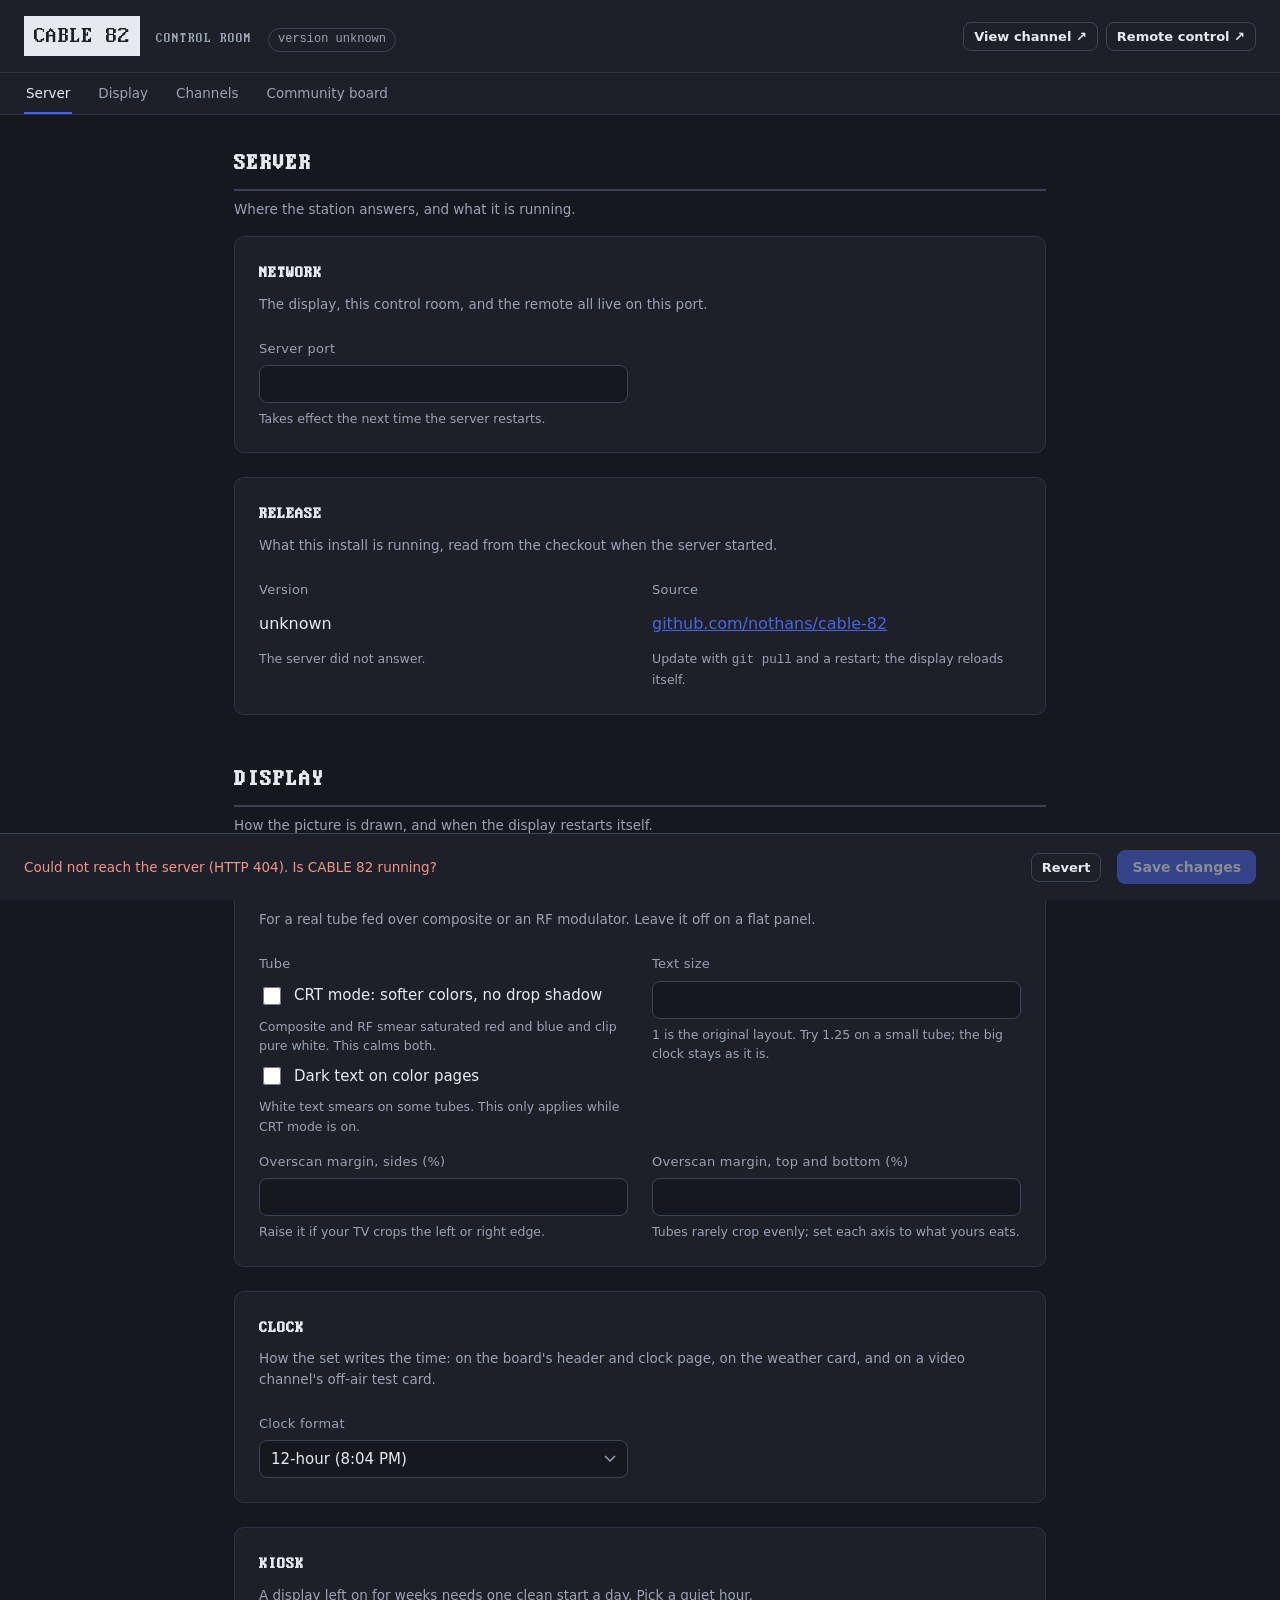
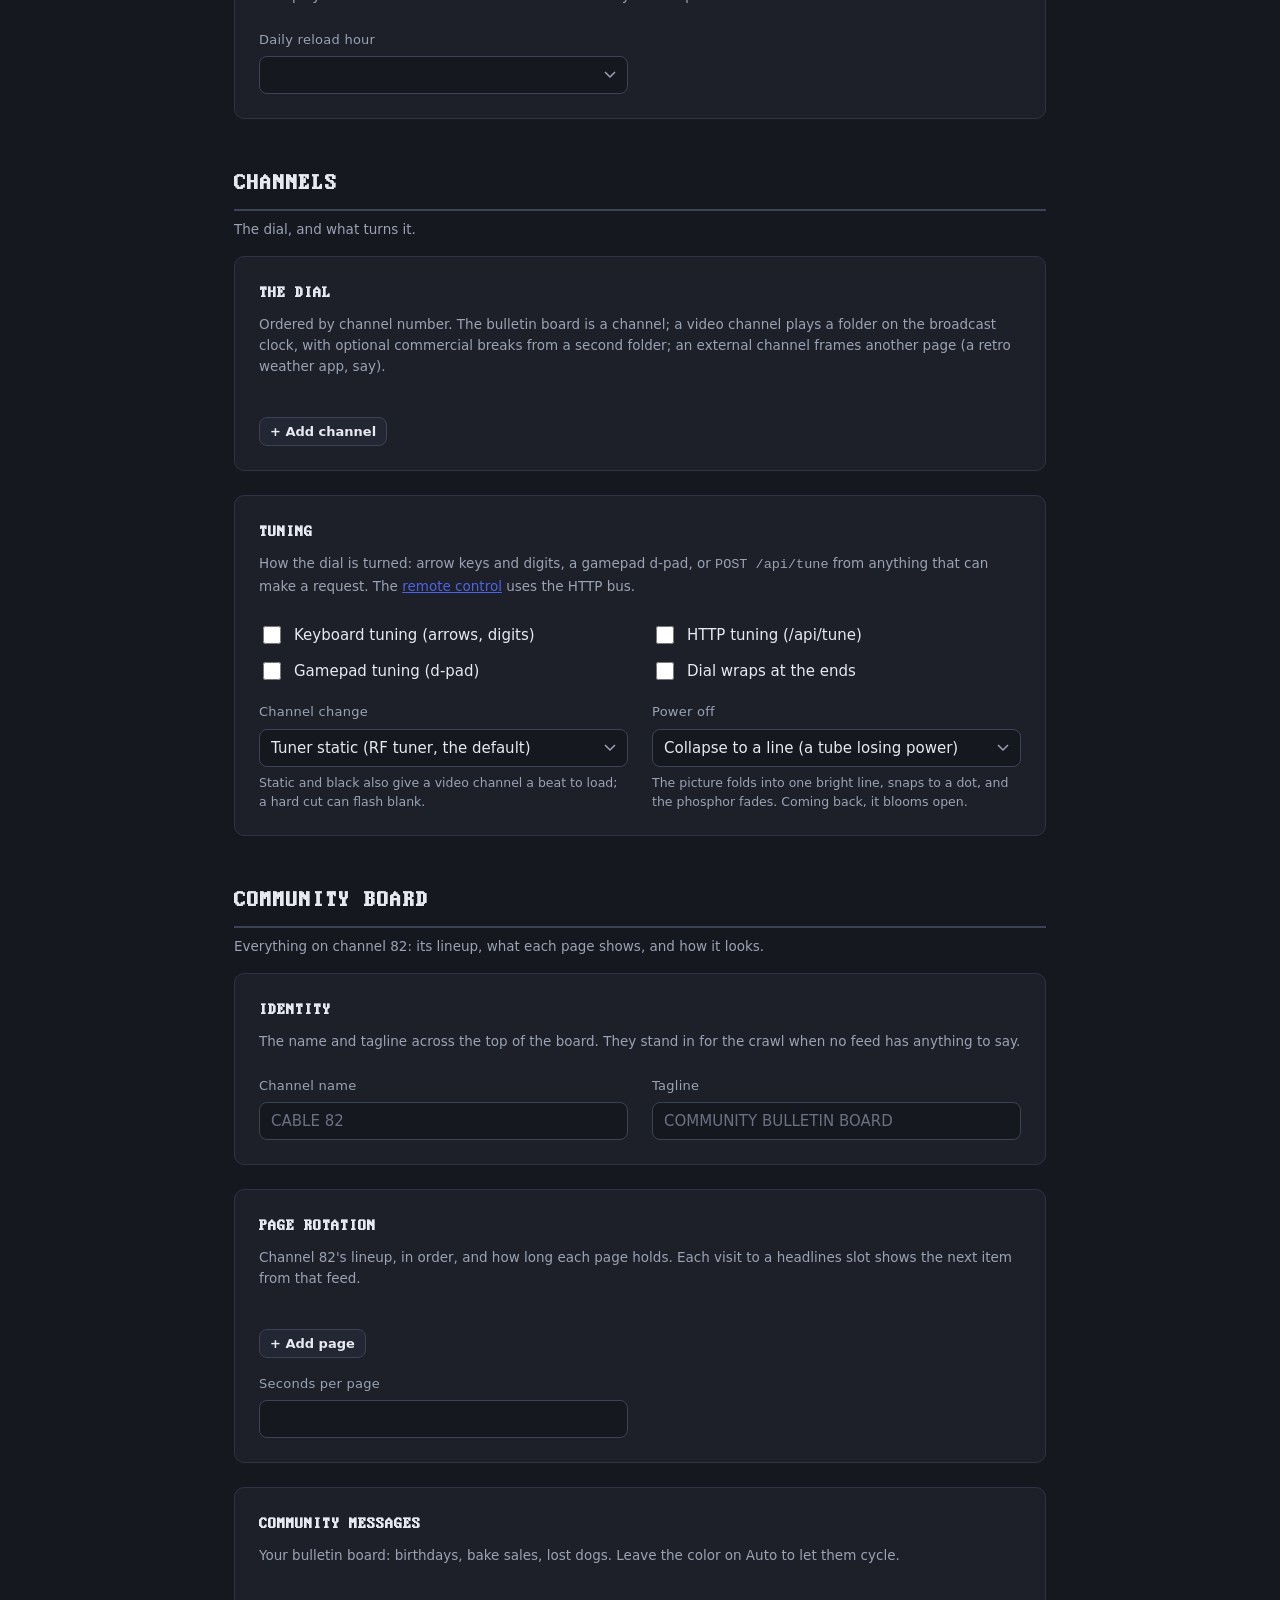
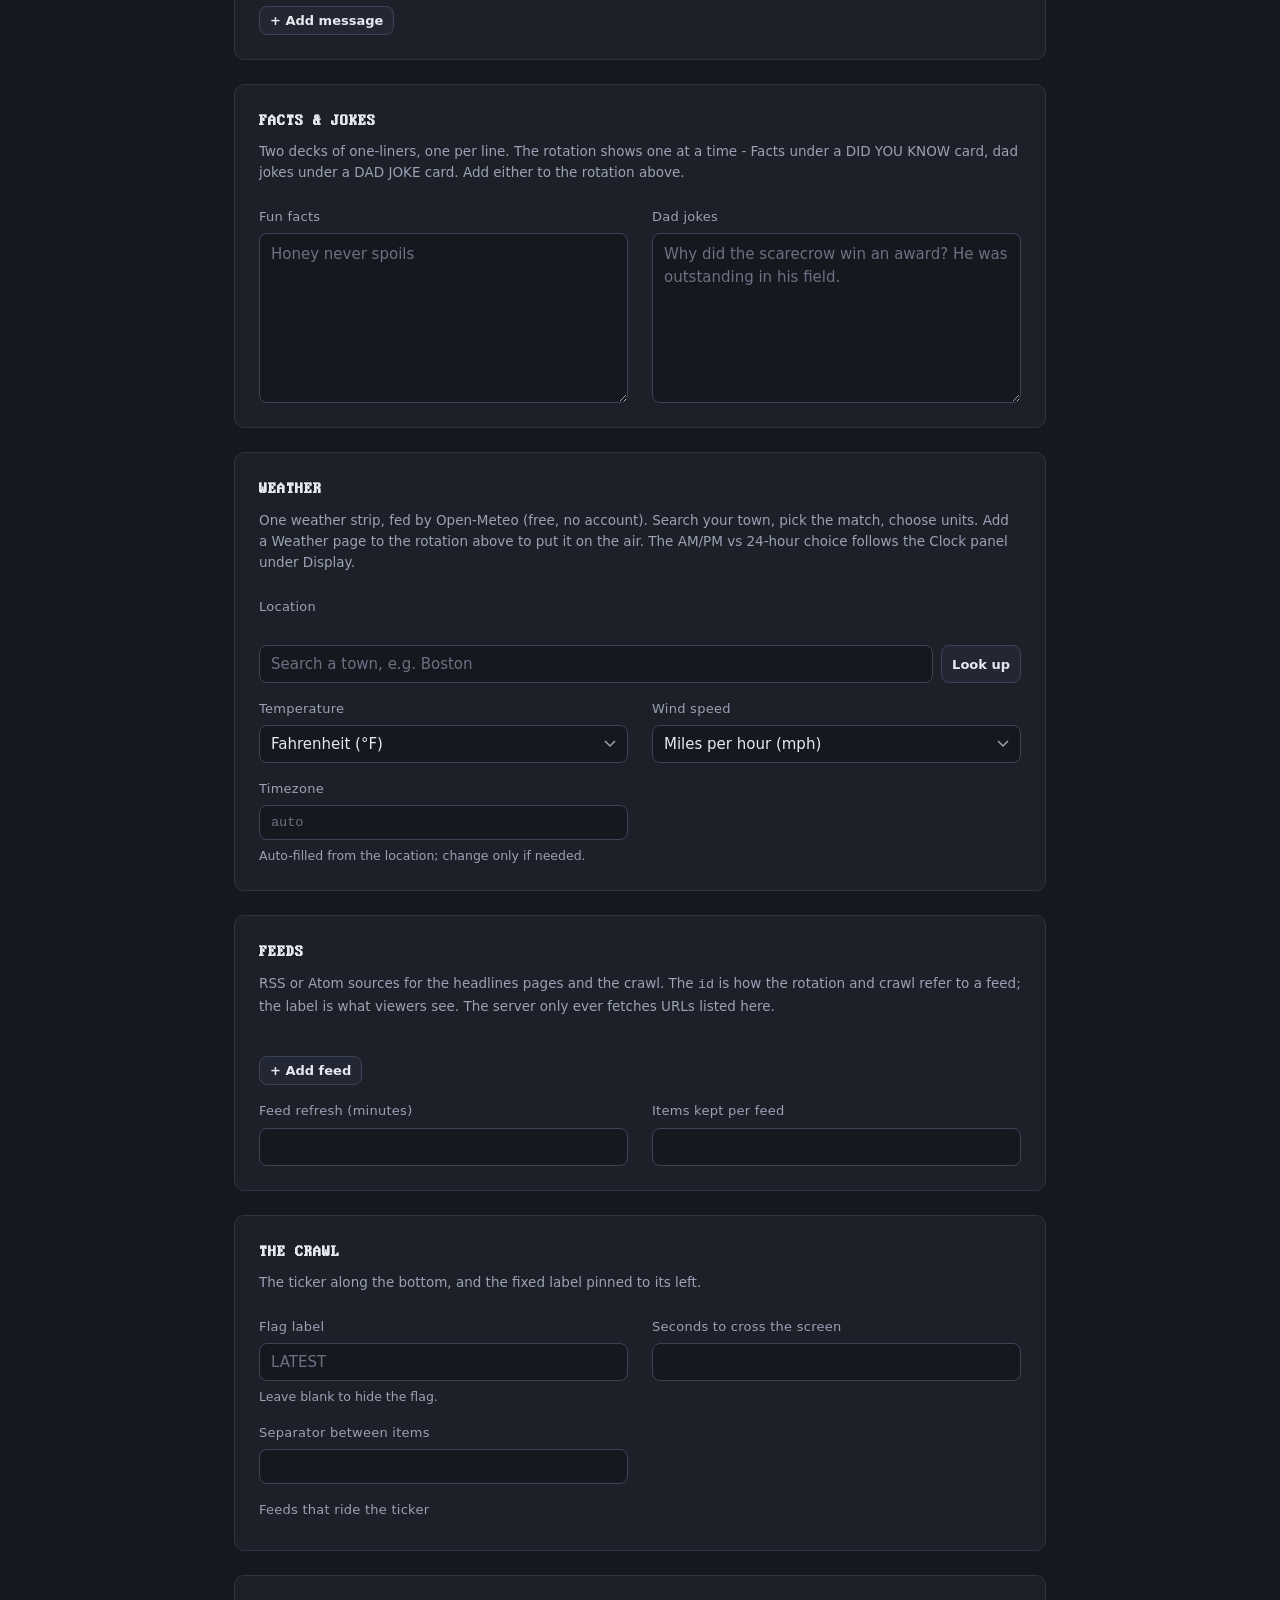
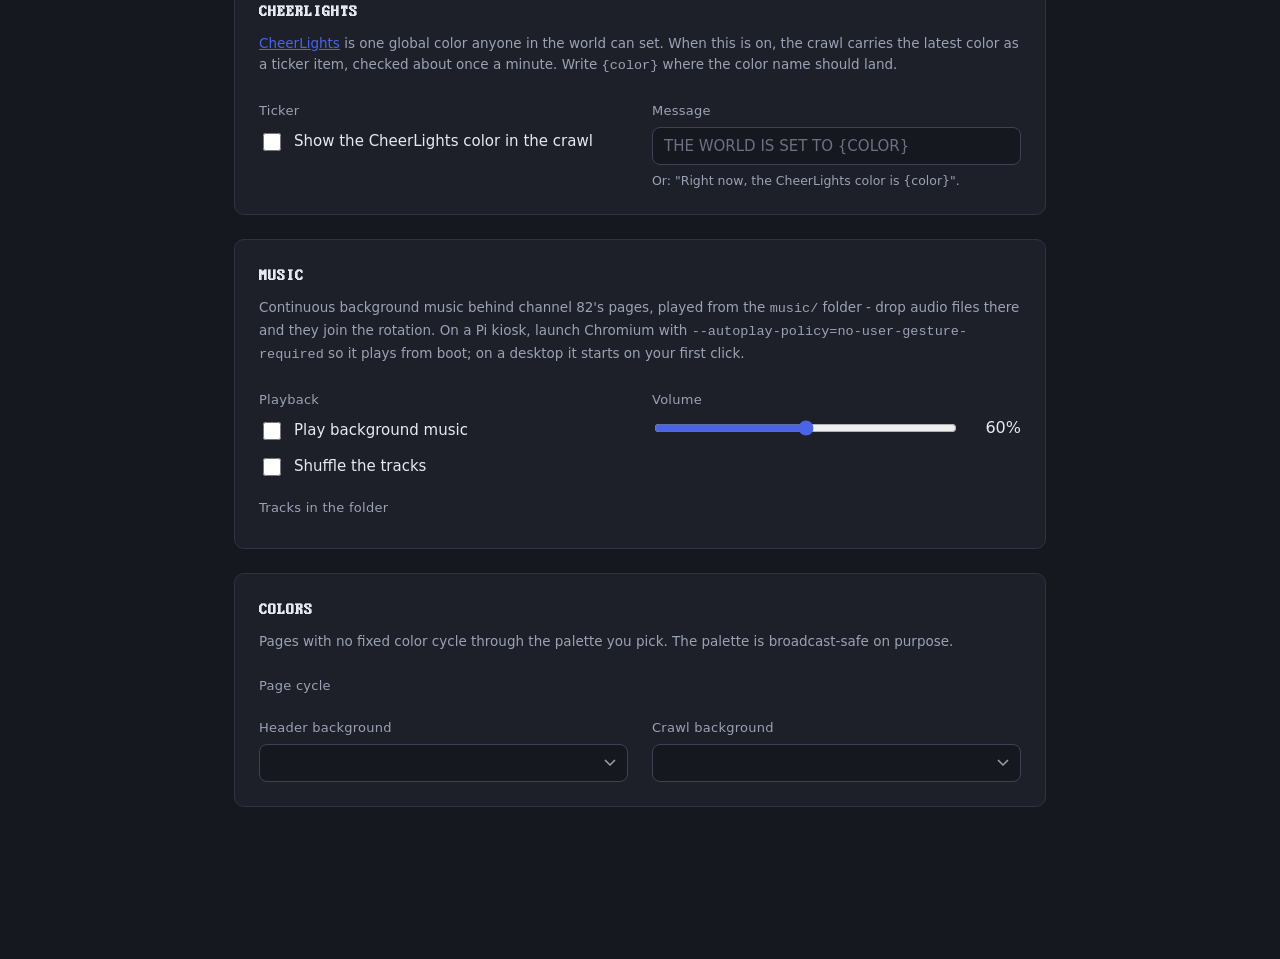
==== config.html @ 3ff7de0b "switch off like a tube: fold to a line, snap to a dot, let the phosphor fade" ====
<!DOCTYPE html>
<html lang="en">
<head>
<meta charset="utf-8">
<meta name="viewport" content="width=device-width, initial-scale=1">
<title>CABLE 82 - Control Room</title>
<link rel="icon" type="image/svg+xml" href="favicon.svg">
<link rel="apple-touch-icon" href="apple-touch-icon.png">
<style>
  /* CABLE 82 control room - an Operate surface.
     Identity: tinted charcoal ground (never pure black), the VGA bitmap face
     for the masthead and section headers only, a clean system sans for every
     control, broadcast blue as the one accent (primary action / focus /
     selection), hard edges, no glow, no gradients, single-level panels. */

  @font-face {
    font-family: "VGA";
    src: url("fonts/webplus-ibm-vga-8x16.woff") format("woff");
    font-display: swap;
  }

  :root {
    --ground: #16181f;
    --panel: #1d2029;
    --panel-2: #232733;
    --line: #2f3444;
    --line-strong: #3c4356;
    --ink: #e7e9f0;
    --ink-dim: #9aa2b4;
    --accent: #4b64e6;
    --accent-ink: #f4f6ff;
    --danger: #d0483e;
    --ok: #3fae67;
    --warn: #d6a52a;
    --radius: 10px;
    --sp-1: 8px;
    --sp-2: 16px;
    --sp-3: 24px;
    --sp-4: 32px;
    --sp-5: 48px;
    --sans: ui-sans-serif, system-ui, -apple-system, "Segoe UI", Roboto, sans-serif;
    --mono: ui-monospace, "Cascadia Mono", "SF Mono", Menlo, Consolas, monospace;
  }

  * { box-sizing: border-box; }

  html, body {
    margin: 0;
    background: var(--ground);
    color: var(--ink);
    font-family: var(--sans);
    font-size: 16px;
    line-height: 1.55;
    -webkit-font-smoothing: antialiased;
  }

  a { color: var(--accent); }

  /* ---- masthead ---- */

  header.masthead {
    position: sticky;
    top: 0;
    z-index: 5;
    display: flex;
    align-items: center;
    justify-content: space-between;
    gap: var(--sp-2);
    padding: var(--sp-2) var(--sp-3);
    background: var(--panel);
    border-bottom: 1px solid var(--line);
  }
  .brand { display: flex; align-items: baseline; gap: var(--sp-2); min-width: 0; }
  .bug {
    white-space: nowrap;
    font-family: "VGA", monospace;
    font-size: 22px;
    letter-spacing: 1px;
    background: var(--ink);
    color: var(--panel);
    padding: 4px 10px 2px;
    text-transform: uppercase;
  }
  .brand .sub {
    font-family: "VGA", monospace;
    font-size: 13px;
    letter-spacing: 1px;
    color: var(--ink-dim);
    text-transform: uppercase;
    white-space: nowrap;
    overflow: hidden;
    text-overflow: ellipsis;
  }
  .masthead .actions { display: flex; align-items: center; gap: var(--sp-1); }

  header.masthead { display: block; padding: 0; }
  .masthead-row {
    display: flex;
    flex-wrap: wrap;
    align-items: center;
    justify-content: space-between;
    gap: var(--sp-2);
    padding: var(--sp-2) var(--sp-3);
  }
  /* On a phone the wordmark and the version hold the line; the buttons drop
     below them, and "Control Room" goes, since the wordmark already says it. */
  @media (max-width: 560px) {
    .brand .sub { display: none; }
    .masthead .actions { width: 100%; }
  }
  .version {
    font-family: var(--mono);
    font-size: 12px;
    color: var(--ink-dim);
    text-decoration: none;
    border: 1px solid var(--line-strong);
    border-radius: 999px;
    padding: 1px 9px 2px;
    white-space: nowrap;
  }
  .version:hover { color: var(--ink); border-color: var(--ink-dim); }

  /* ---- group nav: the progression, and where you are in it ---- */

  .groupnav {
    display: flex;
    gap: var(--sp-1);
    padding: 0 var(--sp-3);
    border-top: 1px solid var(--line);
    overflow-x: auto;
    scrollbar-width: thin;
  }
  .groupnav a {
    color: var(--ink-dim);
    text-decoration: none;
    font-size: 13.5px;
    padding: 10px 2px 8px;
    margin-right: var(--sp-2);
    border-bottom: 2px solid transparent;
    white-space: nowrap;
  }
  .groupnav a:hover { color: var(--ink); }
  .groupnav a.on { color: var(--ink); border-bottom-color: var(--accent); }

  main {
    max-width: 860px;
    margin: 0 auto;
    padding: var(--sp-4) var(--sp-3) 140px;
  }

  /* ---- groups: four steps, station to board ---- */

  section.group { scroll-margin-top: var(--head-h, 120px); }
  section.group + section.group { margin-top: var(--sp-5); }
  .group-head {
    font-family: "VGA", monospace;
    font-size: 22px;
    letter-spacing: 2px;
    text-transform: uppercase;
    margin: 0;
    padding-bottom: var(--sp-1);
    border-bottom: 2px solid var(--line-strong);
  }
  .group-sub {
    color: var(--ink-dim);
    font-size: 13.5px;
    margin: var(--sp-1) 0 var(--sp-2);
  }

  .release-line { padding: 6px 0; }


  /* ---- panels ---- */

  section.panel {
    background: var(--panel);
    border: 1px solid var(--line);
    border-radius: var(--radius);
    padding: var(--sp-3);
    margin-bottom: var(--sp-3);
  }
  section.panel > h3 {
    font-family: "VGA", monospace;
    font-size: 16px;
    letter-spacing: 1px;
    text-transform: uppercase;
    margin: 0 0 var(--sp-1);
    color: var(--ink);
  }
  section.panel > .hint {
    color: var(--ink-dim);
    font-size: 13.5px;
    margin: 0 0 var(--sp-3);
  }

  /* ---- form grid ---- */

  .grid {
    display: grid;
    grid-template-columns: repeat(2, minmax(0, 1fr));
    gap: var(--sp-2) var(--sp-3);
  }
  .grid.one { grid-template-columns: minmax(0, 1fr); }
  @media (max-width: 560px) { .grid { grid-template-columns: minmax(0, 1fr); } }

  .field { display: flex; flex-direction: column; gap: 6px; min-width: 0; }
  .field > label { font-size: 13px; color: var(--ink-dim); letter-spacing: 0.02em; }
  .field .note { font-size: 12.5px; color: var(--ink-dim); }

  input[type="text"], input[type="number"], input[type="url"], select, textarea {
    font-family: var(--sans);
    font-size: 15px;
    color: var(--ink);
    background: var(--ground);
    border: 1px solid var(--line-strong);
    border-radius: 8px;
    padding: 9px 11px;
    width: 100%;
    transition: border-color 160ms cubic-bezier(0.2, 0.8, 0.2, 1);
  }
  input.mono { font-family: var(--mono); font-size: 13.5px; }
  input::placeholder, textarea::placeholder { color: #6b7183; }
  input:hover, select:hover, textarea:hover { border-color: #4a5268; }
  input:focus-visible, select:focus-visible, textarea:focus-visible {
    outline: 2px solid var(--accent);
    outline-offset: 2px;
    border-color: var(--accent);
  }
  textarea {
    min-height: 170px;
    line-height: 1.5;
    resize: vertical;
  }
  .count { font-size: 12.5px; color: var(--ink-dim); }

  /* ---- toggles, sliders, track list ---- */
  input[type="checkbox"], input[type="range"] { accent-color: var(--accent); }
  input[type="checkbox"] { width: 18px; height: 18px; cursor: pointer; }
  input[type="checkbox"]:focus-visible { outline: 2px solid var(--accent); outline-offset: 2px; }
  .toggle { display: flex; align-items: center; gap: 10px; padding: 3px 0; }
  .toggle label { color: var(--ink); font-size: 15px; cursor: pointer; }
  .range-row { display: flex; align-items: center; gap: var(--sp-2); }
  .range-row input[type="range"] { flex: 1; }
  .range-row output { min-width: 46px; text-align: right; font-variant-numeric: tabular-nums; color: var(--ink); }
  .track-list { display: flex; flex-direction: column; gap: 3px; font-size: 14px; color: var(--ink); }
  .track-list .num { color: var(--ink-dim); font-variant-numeric: tabular-nums; margin-right: 8px; }

  /* ---- weather location search ---- */
  .wx-current { font-size: 15px; padding: 6px 0 10px; }
  .wx-current .muted { color: var(--ink-dim); }
  .wx-search { display: flex; gap: var(--sp-1); }
  .wx-search input { flex: 1; }
  .wx-results { display: flex; flex-direction: column; gap: 4px; margin-top: var(--sp-1); }
  .wx-results:empty { display: none; }
  .wx-result { justify-content: flex-start; text-align: left; font-weight: 500; }
  select {
    appearance: none;
    background-image: url("data:image/svg+xml;utf8,<svg xmlns='http://www.w3.org/2000/svg' width='12' height='8' viewBox='0 0 12 8'><path d='M1 1l5 5 5-5' fill='none' stroke='%239aa2b4' stroke-width='1.5'/></svg>");
    background-repeat: no-repeat;
    background-position: right 11px center;
    padding-right: 30px;
  }

  /* ---- buttons ---- */

  button {
    font-family: var(--sans);
    font-size: 14px;
    font-weight: 600;
    color: var(--ink);
    background: var(--panel-2);
    border: 1px solid var(--line-strong);
    border-radius: 8px;
    padding: 8px 14px;
    cursor: pointer;
    transition: background 160ms cubic-bezier(0.2, 0.8, 0.2, 1), border-color 160ms;
  }
  button:hover { background: #2b3040; }
  button:focus-visible { outline: 2px solid var(--accent); outline-offset: 2px; border-color: var(--accent); }
  button:active { background: #313749; }
  button:disabled { opacity: 0.5; cursor: not-allowed; }

  button.primary { background: var(--accent); border-color: var(--accent); color: var(--accent-ink); }
  button.primary:hover { background: #5a72ec; }
  button.primary:active { background: #4258d0; }

  button.ghost { background: transparent; }
  button.small { font-size: 13px; padding: 6px 10px; }
  button.icon { padding: 6px 9px; line-height: 1; }
  button.danger { color: #f0b6b0; border-color: #5a2b28; }
  button.danger:hover { background: #3a1f1d; border-color: var(--danger); }

  .row-actions { display: flex; gap: 6px; }
  .add-row { margin-top: var(--sp-2); }

  /* ---- repeating rows (feeds / rotation / messages) ---- */

  .list { display: flex; flex-direction: column; gap: var(--sp-1); }
  .item {
    display: grid;
    align-items: center;
    gap: var(--sp-1);
    padding: var(--sp-1);
    background: var(--ground);
    border: 1px solid var(--line);
    border-radius: 8px;
  }
  .item .grip {
    font-family: var(--mono);
    color: var(--ink-dim);
    font-size: 12px;
    text-align: center;
    user-select: none;
  }
  .feed-item { grid-template-columns: 90px 110px minmax(0, 1fr) auto; }
  .rot-item { grid-template-columns: 28px 150px minmax(0, 1fr) auto; }
  .msg-item { grid-template-columns: minmax(0, 1fr) 130px auto; }
  @media (max-width: 560px) {
    .feed-item, .rot-item, .msg-item { grid-template-columns: minmax(0, 1fr); }
    .item .row-actions { justify-content: flex-end; }
  }

  .empty {
    color: var(--ink-dim);
    font-size: 13.5px;
    padding: var(--sp-2);
    border: 1px dashed var(--line-strong);
    border-radius: 8px;
    text-align: center;
  }

  /* ---- chips ---- */

  .chips { display: flex; flex-wrap: wrap; gap: var(--sp-1); }
  .chip {
    display: inline-flex;
    align-items: center;
    gap: 7px;
    font-size: 13px;
    color: var(--ink-dim);
    background: var(--ground);
    border: 1px solid var(--line-strong);
    border-radius: 999px;
    padding: 6px 12px 6px 10px;
    cursor: pointer;
    transition: border-color 160ms, color 160ms;
  }
  .chip .sw { width: 12px; height: 12px; border-radius: 3px; border: 1px solid rgba(255,255,255,0.18); }
  .chip:hover { border-color: #4a5268; }
  .chip[aria-pressed="true"] { color: var(--ink); border-color: var(--accent); }
  .chip:focus-visible { outline: 2px solid var(--accent); outline-offset: 2px; }

  /* ---- save bar ---- */

  .savebar {
    position: fixed;
    left: 0; right: 0; bottom: 0;
    z-index: 6;
    display: flex;
    align-items: center;
    gap: var(--sp-2);
    padding: var(--sp-2) var(--sp-3);
    background: var(--panel);
    border-top: 1px solid var(--line-strong);
  }
  .savebar .status { flex: 1; min-width: 0; font-size: 13.5px; color: var(--ink-dim); }
  .savebar .status.ok { color: var(--ok); }
  .savebar .status.err { color: #f0938a; }
  .savebar .status.warn { color: var(--warn); }

  .warnings {
    list-style: none;
    margin: var(--sp-1) 0 0;
    padding: 0;
    font-size: 12.5px;
    color: var(--warn);
  }
  .warnings li::before { content: "! "; }

  .sr-only { position: absolute; width: 1px; height: 1px; overflow: hidden; clip: rect(0 0 0 0); }
  /* Channels: same row language as the other lists, plus the schedule
     sub-editor and the week grid. */
  .ch-item { flex-wrap: wrap; }
  .ch-item .ch-head { display: flex; flex-wrap: wrap; align-items: center; gap: var(--sp-2); width: 100%; }
  .ch-item .ch-head .toggle { flex-shrink: 0; white-space: nowrap; }
  .ch-item input.ch-number { width: 5.5em; }
  .ch-item input.ch-name { flex: 1 1 8em; min-width: 6em; }
  /* The type picker only needs its own width; the name gets the rest. */
  .ch-item .ch-head select { width: auto; flex: 0 0 auto; }
  .ch-body { width: 100%; display: flex; flex-wrap: wrap; gap: var(--sp-2); align-items: center; padding-left: 2.4em; }
  .ch-body .note { opacity: 0.75; }
  /* The body reads as one line ("Breaks from [folder] every [15] min of
     program, [3] spots per break"), so its controls size to their content
     and wrap on a narrow screen instead of stacking full-width. */
  .ch-body select { width: auto; max-width: 100%; }
  .ch-phrase { display: inline-flex; align-items: center; gap: var(--sp-2); white-space: nowrap; }
  .ch-breaks input[type="number"] { width: 4em; }
  .ch-windows { width: 100%; padding-left: 2.4em; display: flex; flex-direction: column; gap: var(--sp-1); }
  .ch-window { display: flex; align-items: center; gap: var(--sp-2); flex-wrap: wrap; }
  .ch-window input[type="time"] { width: 8em; }
  .day-chip {
    font: inherit; padding: 2px 7px; border-radius: 999px; cursor: pointer;
    background: transparent; color: var(--muted); border: 1px solid #3a4258;
  }
  .day-chip[aria-pressed="true"] { color: var(--ink, #fff); border-color: var(--accent); background: var(--accent); }
  #week-grid {
    display: grid; grid-template-columns: 2.5em repeat(7, 1fr); gap: 2px;
    margin-top: 6px; font-size: 0.85em;
  }
  #week-grid .wg-head { text-align: center; opacity: 0.8; padding: 2px 0; }
  #week-grid .wg-hours { position: relative; }
  #week-grid .wg-day { position: relative; height: 192px; background: rgba(255,255,255,0.04); border-radius: 4px; }
  #week-grid .wg-block {
    position: absolute; left: 2px; right: 2px; border-radius: 3px;
    background: var(--accent); color: #fff; overflow: hidden;
    font-size: 0.9em; line-height: 1.2; padding: 1px 4px; min-height: 10px;
  }
  #week-grid .wg-hour { position: absolute; right: 4px; transform: translateY(-50%); opacity: 0.6; }
</style>
</head>
<body>
  <header class="masthead">
    <div class="masthead-row">
      <div class="brand">
        <span class="bug">CABLE 82</span>
        <span class="sub">Control Room</span>
        <a id="version" class="version" href="https://github.com/nothans/cable-82" target="_blank" rel="noopener">&hellip;</a>
      </div>
      <div class="actions">
        <a id="preview" href="/" target="_blank" rel="noopener"><button type="button" class="ghost small">View channel &#8599;</button></a>
        <a href="/remote-control" target="_blank" rel="noopener"><button type="button" class="ghost small">Remote control &#8599;</button></a>
      </div>
    </div>
    <nav class="groupnav" aria-label="Control room sections">
      <a href="#server">Server</a>
      <a href="#display">Display</a>
      <a href="#channels">Channels</a>
      <a href="#board">Community board</a>
    </nav>
  </header>

  <main id="app" aria-busy="true">

    <section class="group" id="server" aria-labelledby="g-server">
      <h2 class="group-head" id="g-server">Server</h2>
      <p class="group-sub">Where the station answers, and what it is running.</p>
      <section class="panel" id="p-network">
        <h3>Network</h3>
        <p class="hint">The display, this control room, and the remote all live on this port.</p>
        <div class="grid">
          <div class="field">
            <label for="f-port">Server port</label>
            <input type="number" id="f-port" min="1" max="65535" step="1">
            <span class="note">Takes effect the next time the server restarts.</span>
          </div>
        </div>
      </section>
      <section class="panel" id="p-release">
        <h3>Release</h3>
        <p class="hint">What this install is running, read from the checkout when the server started.</p>
        <div class="grid">
          <div class="field">
            <label>Version</label>
            <div id="releaseVersion" class="release-line mono">&hellip;</div>
            <span class="note" id="releaseNote"></span>
          </div>
          <div class="field">
            <label>Source</label>
            <div class="release-line"><a id="releaseRepo" href="https://github.com/nothans/cable-82" target="_blank" rel="noopener">github.com/nothans/cable-82</a></div>
            <span class="note">Update with <code>git pull</code> and a restart; the display reloads itself.</span>
          </div>
        </div>
      </section>
    </section>

    <section class="group" id="display" aria-labelledby="g-display">
      <h2 class="group-head" id="g-display">Display</h2>
      <p class="group-sub">How the picture is drawn, and when the display restarts itself.</p>
      <section class="panel" id="p-picture">
        <h3>Picture</h3>
        <p class="hint">For a real tube fed over composite or an RF modulator. Leave it off on a flat panel.</p>
        <div class="grid">
          <div class="field">
            <label>Tube</label>
            <div class="toggle"><input type="checkbox" id="f-crtMode"><label for="f-crtMode">CRT mode: softer colors, no drop shadow</label></div>
            <span class="note">Composite and RF smear saturated red and blue and clip pure white. This calms both.</span>
            <div class="toggle"><input type="checkbox" id="f-crtInkText"><label for="f-crtInkText">Dark text on color pages</label></div>
            <span class="note">White text smears on some tubes. This only applies while CRT mode is on.</span>
          </div>
          <div class="field">
            <label for="f-textScale">Text size</label>
            <input type="number" id="f-textScale" min="1" max="1.5" step="0.05">
            <span class="note">1 is the original layout. Try 1.25 on a small tube; the big clock stays as it is.</span>
          </div>
          <div class="field">
            <label for="f-overscanX">Overscan margin, sides (%)</label>
            <input type="number" id="f-overscanX" min="0" max="15" step="1">
            <span class="note">Raise it if your TV crops the left or right edge.</span>
          </div>
          <div class="field">
            <label for="f-overscanY">Overscan margin, top and bottom (%)</label>
            <input type="number" id="f-overscanY" min="0" max="15" step="1">
            <span class="note">Tubes rarely crop evenly; set each axis to what yours eats.</span>
          </div>
        </div>
      </section>
      <section class="panel" id="p-clock">
        <h3>Clock</h3>
        <p class="hint">How the set writes the time: on the board's header and clock page, on the weather card, and on a video channel's off-air test card.</p>
        <div class="grid">
          <div class="field">
            <label for="f-timeFormat">Clock format</label>
            <select id="f-timeFormat">
              <option value="12h">12-hour (8:04 PM)</option>
              <option value="24h">24-hour (20:04)</option>
            </select>
          </div>
        </div>
      </section>
      <section class="panel" id="p-kiosk">
        <h3>Kiosk</h3>
        <p class="hint">A display left on for weeks needs one clean start a day. Pick a quiet hour.</p>
        <div class="grid">
          <div class="field">
            <label for="f-dailyReloadHour">Daily reload hour</label>
            <select id="f-dailyReloadHour"></select>
                      </div>
        </div>
      </section>
    </section>

    <section class="group" id="channels" aria-labelledby="g-channels">
      <h2 class="group-head" id="g-channels">Channels</h2>
      <p class="group-sub">The dial, and what turns it.</p>
      <section class="panel" id="p-dial">
        <h3>The dial</h3>
        <p class="hint">Ordered by channel number. The bulletin board is a channel; a video channel plays a folder on the broadcast clock, with optional commercial breaks from a second folder; an external channel frames another page (a retro weather app, say).</p>
        <div id="channelList" class="list"></div>
        <button type="button" id="addChannel" class="small add-row">+ Add channel</button>
        <div id="week-grid-wrap" hidden>
          <p class="hint" style="margin-top:12px">The week, as the schedule reads. Blocks are on-air windows.</p>
          <div id="week-grid"></div>
        </div>
      </section>
      <section class="panel" id="p-tuning">
        <h3>Tuning</h3>
        <p class="hint">How the dial is turned: arrow keys and digits, a gamepad d-pad, or <code>POST /api/tune</code> from anything that can make a request. The <a href="/remote-control" target="_blank" rel="noopener">remote control</a> uses the HTTP bus.</p>
        <div class="grid">
          <div class="field">
            <div class="toggle"><input type="checkbox" id="f-tunerKeyboard"><label for="f-tunerKeyboard">Keyboard tuning (arrows, digits)</label></div>
            <div class="toggle"><input type="checkbox" id="f-tunerGamepad"><label for="f-tunerGamepad">Gamepad tuning (d-pad)</label></div>
          </div>
          <div class="field">
            <div class="toggle"><input type="checkbox" id="f-tunerHttp"><label for="f-tunerHttp">HTTP tuning (/api/tune)</label></div>
            <div class="toggle"><input type="checkbox" id="f-tunerWrap"><label for="f-tunerWrap">Dial wraps at the ends</label></div>
          </div>
          <div class="field">
            <label for="f-tunerCut">Channel change</label>
            <select id="f-tunerCut">
              <option value="static">Tuner static (RF tuner, the default)</option>
              <option value="black">Black screen (a later cable box)</option>
              <option value="none">Hard cut (no cover)</option>
            </select>
            <span class="note">Static and black also give a video channel a beat to load; a hard cut can flash blank.</span>
          </div>
          <div class="field">
            <label for="f-tunerPower">Power off</label>
            <select id="f-tunerPower">
              <option value="crt">Collapse to a line (a tube losing power)</option>
              <option value="black">Straight to black (a flat panel)</option>
            </select>
            <span class="note">The picture folds into one bright line, snaps to a dot, and the phosphor fades. Coming back, it blooms open.</span>
          </div>
        </div>
      </section>
    </section>

    <section class="group" id="board" aria-labelledby="g-board">
      <h2 class="group-head" id="g-board">Community board</h2>
      <p class="group-sub">Everything on channel 82: its lineup, what each page shows, and how it looks.</p>
      <section class="panel" id="p-identity">
        <h3>Identity</h3>
        <p class="hint">The name and tagline across the top of the board. They stand in for the crawl when no feed has anything to say.</p>
        <div class="grid">
          <div class="field">
            <label for="f-channelName">Channel name</label>
            <input type="text" id="f-channelName" maxlength="40" placeholder="CABLE 82">
          </div>
          <div class="field">
            <label for="f-tagline">Tagline</label>
            <input type="text" id="f-tagline" maxlength="60" placeholder="COMMUNITY BULLETIN BOARD">
          </div>
        </div>
      </section>
      <section class="panel" id="p-rotation">
        <h3>Page rotation</h3>
        <p class="hint">Channel 82's lineup, in order, and how long each page holds. Each visit to a headlines slot shows the next item from that feed.</p>
        <div id="rotation" class="list"></div>
        <button type="button" id="addSlot" class="small add-row">+ Add page</button>
        <div class="grid" style="margin-top: var(--sp-2);">
          <div class="field">
            <label for="f-pageSeconds">Seconds per page</label>
            <input type="number" id="f-pageSeconds" min="3" max="120" step="1">
          </div>
        </div>
      </section>
      <section class="panel" id="p-messages">
        <h3>Community messages</h3>
        <p class="hint">Your bulletin board: birthdays, bake sales, lost dogs. Leave the color on Auto to let them cycle.</p>
        <div id="messages" class="list"></div>
        <button type="button" id="addMessage" class="small add-row">+ Add message</button>
      </section>
      <section class="panel" id="p-facts">
        <h3>Facts &amp; jokes</h3>
        <p class="hint">Two decks of one-liners, one per line. The rotation shows one at a time - Facts under a DID YOU KNOW card, dad jokes under a DAD JOKE card. Add either to the rotation above.</p>
        <div class="grid">
          <div class="field">
            <label for="f-facts">Fun facts <span id="factsCount" class="count"></span></label>
            <textarea id="f-facts" spellcheck="true" placeholder="Honey never spoils"></textarea>
          </div>
          <div class="field">
            <label for="f-dadJokes">Dad jokes <span id="jokesCount" class="count"></span></label>
            <textarea id="f-dadJokes" spellcheck="true" placeholder="Why did the scarecrow win an award? He was outstanding in his field."></textarea>
          </div>
        </div>
      </section>
      <section class="panel" id="p-weather">
        <h3>Weather</h3>
        <p class="hint">One weather strip, fed by Open-Meteo (free, no account). Search your town, pick the match, choose units. Add a Weather page to the rotation above to put it on the air. The AM/PM vs 24-hour choice follows the Clock panel under Display.</p>
        <div class="field">
          <label>Location</label>
          <div id="wxCurrent" class="wx-current"></div>
          <div class="wx-search">
            <input type="text" id="wxSearch" placeholder="Search a town, e.g. Boston">
            <button type="button" id="wxLookup" class="small">Look up</button>
          </div>
          <div id="wxResults" class="wx-results"></div>
        </div>
        <div class="grid" style="margin-top: var(--sp-2);">
          <div class="field">
            <label for="f-tempUnit">Temperature</label>
            <select id="f-tempUnit">
              <option value="F">Fahrenheit (&deg;F)</option>
              <option value="C">Celsius (&deg;C)</option>
            </select>
          </div>
          <div class="field">
            <label for="f-windUnit">Wind speed</label>
            <select id="f-windUnit">
              <option value="mph">Miles per hour (mph)</option>
              <option value="kmh">Kilometers per hour (km/h)</option>
            </select>
          </div>
          <div class="field">
            <label for="f-wxTimezone">Timezone</label>
            <input type="text" id="f-wxTimezone" class="mono" placeholder="auto">
            <span class="note">Auto-filled from the location; change only if needed.</span>
          </div>
        </div>
      </section>
      <section class="panel" id="p-feeds">
        <h3>Feeds</h3>
        <p class="hint">RSS or Atom sources for the headlines pages and the crawl. The <code>id</code> is how the rotation and crawl refer to a feed; the label is what viewers see. The server only ever fetches URLs listed here.</p>
        <div id="feeds" class="list"></div>
        <button type="button" id="addFeed" class="small add-row">+ Add feed</button>
        <div class="grid" style="margin-top: var(--sp-2);">
          <div class="field">
            <label for="f-refreshMinutes">Feed refresh (minutes)</label>
            <input type="number" id="f-refreshMinutes" min="1" max="1440" step="1">
          </div>
          <div class="field">
            <label for="f-maxItemsPerFeed">Items kept per feed</label>
            <input type="number" id="f-maxItemsPerFeed" min="1" max="100" step="1">
          </div>
        </div>
      </section>
      <section class="panel" id="p-crawl">
        <h3>The crawl</h3>
        <p class="hint">The ticker along the bottom, and the fixed label pinned to its left.</p>
        <div class="grid">
          <div class="field">
            <label for="f-crawlFlag">Flag label</label>
            <input type="text" id="f-crawlFlag" maxlength="16" placeholder="LATEST">
            <span class="note">Leave blank to hide the flag.</span>
          </div>
          <div class="field">
            <label for="f-crawlSeconds">Seconds to cross the screen</label>
            <input type="number" id="f-crawlSeconds" min="2" max="60" step="1">
          </div>
          <div class="field">
            <label for="f-crawlSeparator">Separator between items</label>
            <input type="text" id="f-crawlSeparator" class="mono" maxlength="16">
          </div>
        </div>
        <div class="field" style="margin-top: var(--sp-2);">
          <label>Feeds that ride the ticker</label>
          <div id="crawlFeeds" class="chips"></div>
        </div>
      </section>
      <section class="panel" id="p-cheerlights">
        <h3>CheerLights</h3>
        <p class="hint"><a href="https://cheerlights.com" target="_blank" rel="noopener">CheerLights</a> is one global color anyone in the world can set. When this is on, the crawl carries the latest color as a ticker item, checked about once a minute. Write <code>{color}</code> where the color name should land.</p>
        <div class="grid">
          <div class="field">
            <label>Ticker</label>
            <div class="toggle"><input type="checkbox" id="f-cheerEnabled"><label for="f-cheerEnabled">Show the CheerLights color in the crawl</label></div>
          </div>
          <div class="field">
            <label for="f-cheerTemplate">Message</label>
            <input type="text" id="f-cheerTemplate" maxlength="120" placeholder="THE WORLD IS SET TO {COLOR}">
            <span class="note">Or: "Right now, the CheerLights color is {color}".</span>
          </div>
        </div>
      </section>
      <section class="panel" id="p-music">
        <h3>Music</h3>
        <p class="hint">Continuous background music behind channel 82's pages, played from the <code>music/</code> folder - drop audio files there and they join the rotation. On a Pi kiosk, launch Chromium with <code>--autoplay-policy=no-user-gesture-required</code> so it plays from boot; on a desktop it starts on your first click.</p>
        <div class="grid">
          <div class="field">
            <label>Playback</label>
            <div class="toggle"><input type="checkbox" id="f-musicEnabled"><label for="f-musicEnabled">Play background music</label></div>
            <div class="toggle"><input type="checkbox" id="f-musicShuffle"><label for="f-musicShuffle">Shuffle the tracks</label></div>
          </div>
          <div class="field">
            <label for="f-musicVolume">Volume</label>
            <div class="range-row">
              <input type="range" id="f-musicVolume" min="0" max="100" step="1">
              <output id="musicVolumeOut">60%</output>
            </div>
          </div>
        </div>
        <div class="field" style="margin-top: var(--sp-2);">
          <label>Tracks in the folder <span id="trackCount" class="count"></span></label>
          <div id="trackList" class="track-list"></div>
        </div>
      </section>
      <section class="panel" id="p-colors">
        <h3>Colors</h3>
        <p class="hint">Pages with no fixed color cycle through the palette you pick. The palette is broadcast-safe on purpose.</p>
        <div class="field">
          <label>Page cycle</label>
          <div id="pageCycle" class="chips"></div>
        </div>
        <div class="grid" style="margin-top: var(--sp-2);">
          <div class="field">
            <label for="f-headerBg">Header background</label>
            <select id="f-headerBg"></select>
          </div>
          <div class="field">
            <label for="f-crawlBg">Crawl background</label>
            <select id="f-crawlBg"></select>
          </div>
        </div>
      </section>
    </section>

  </main>

  <div class="savebar">
    <div class="status" id="status">Loading current channel&#8230;</div>
    <button type="button" id="revert" class="ghost small">Revert</button>
    <button type="button" id="save" class="primary" disabled>Save changes</button>
  </div>

  <script src="config-schema.js"></script>
  <script src="config-page.js"></script>
</body>
</html>
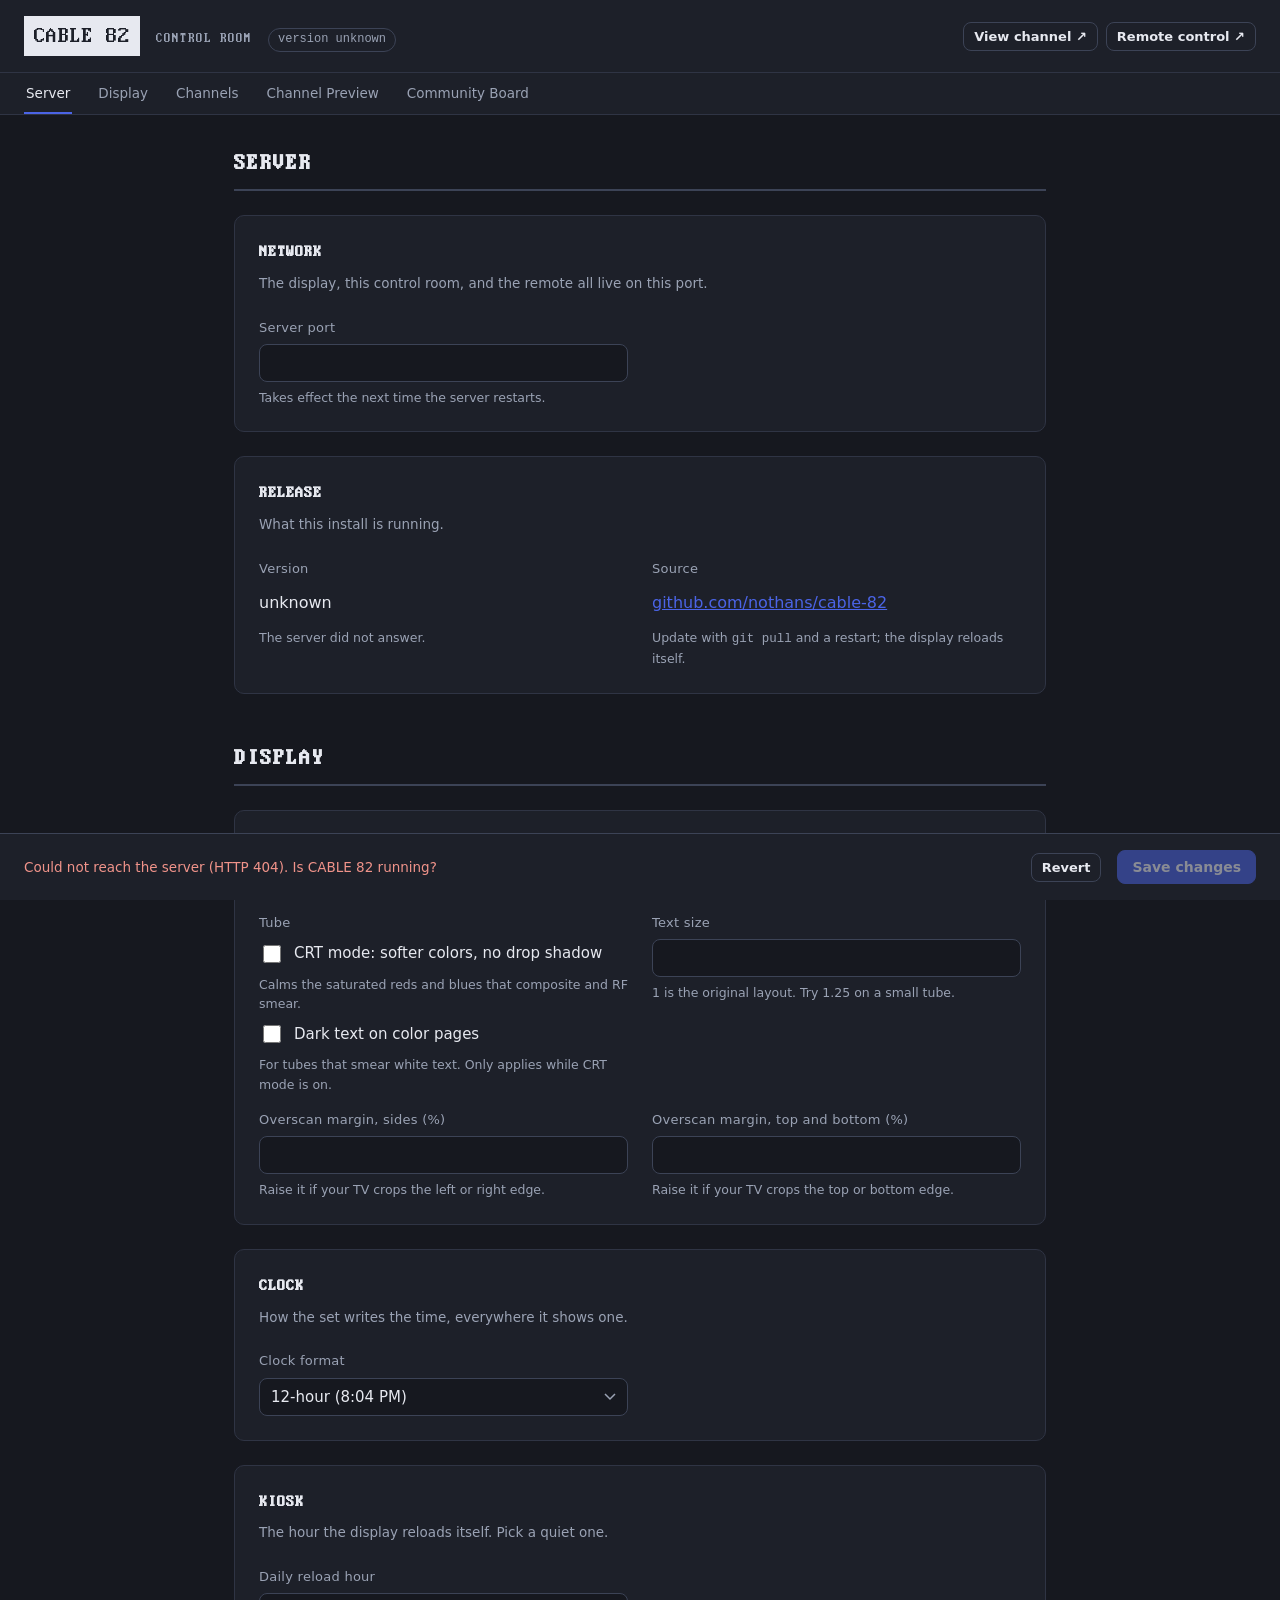
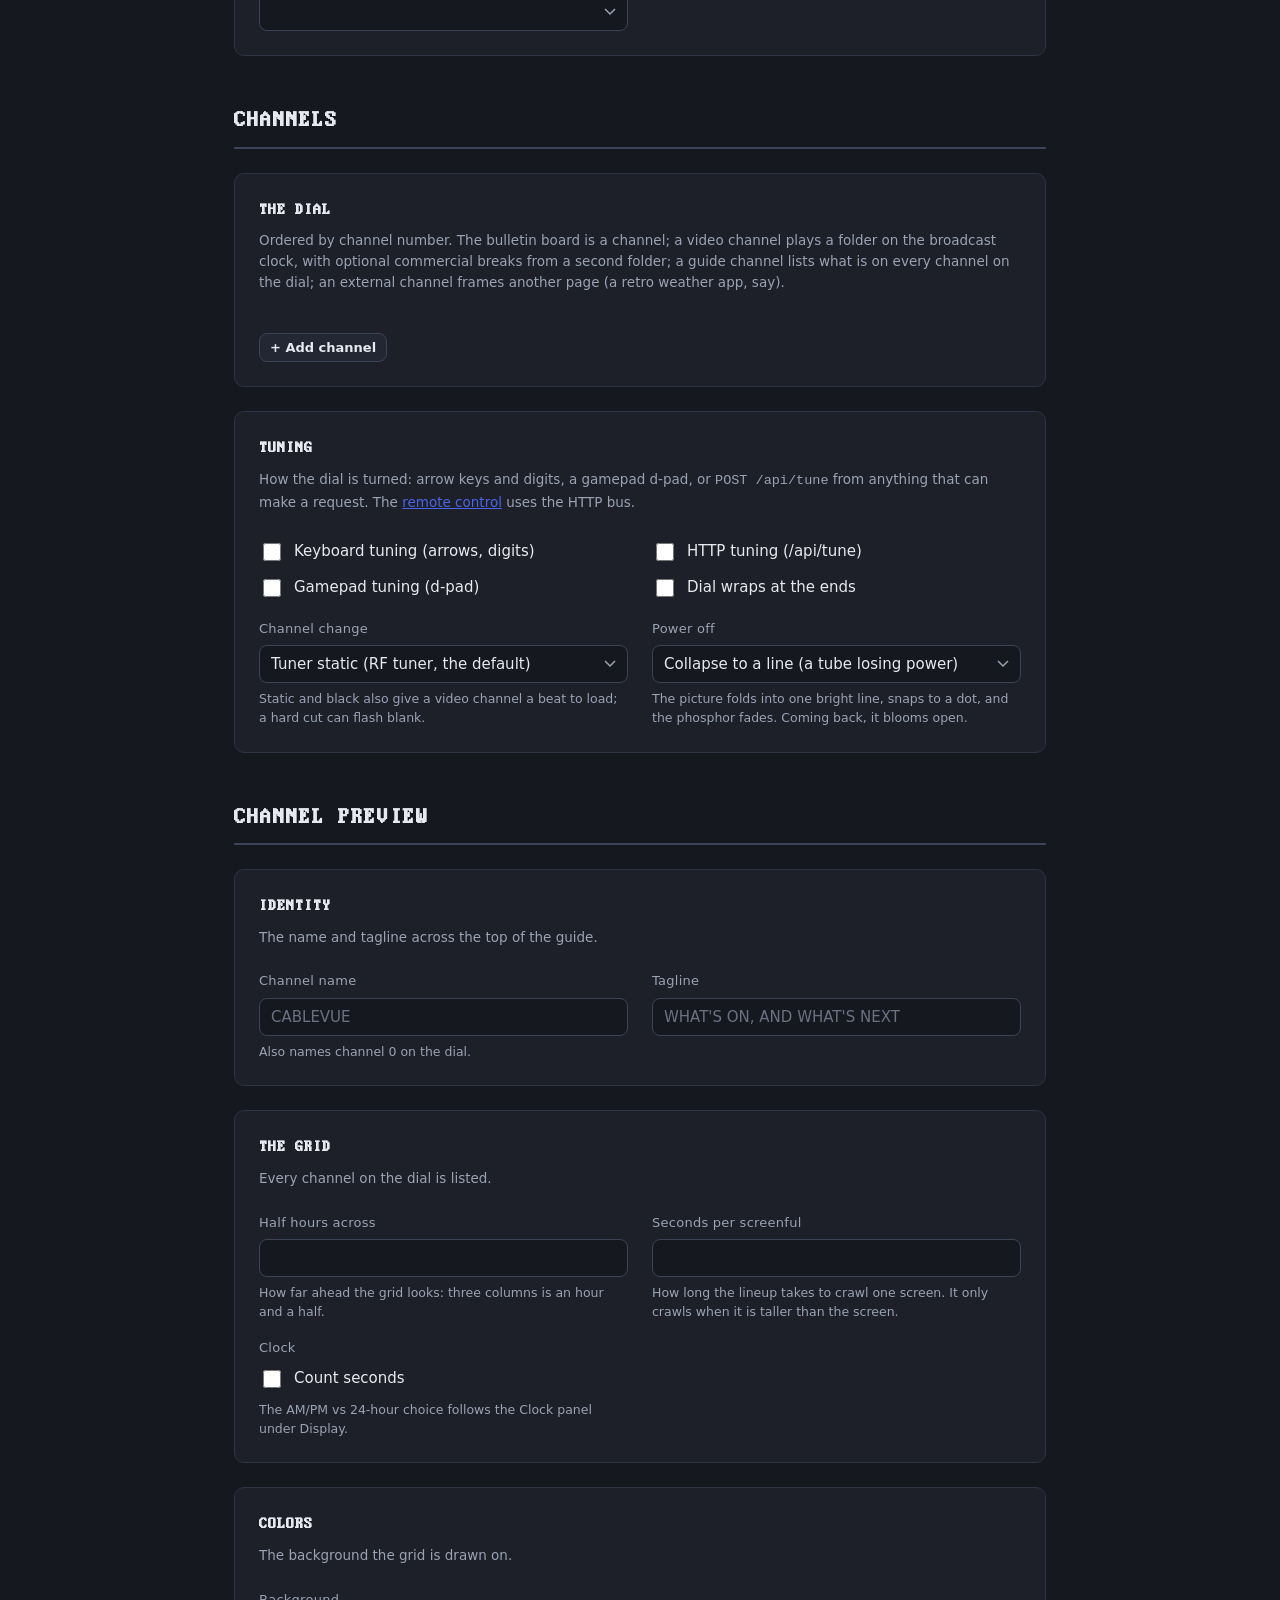
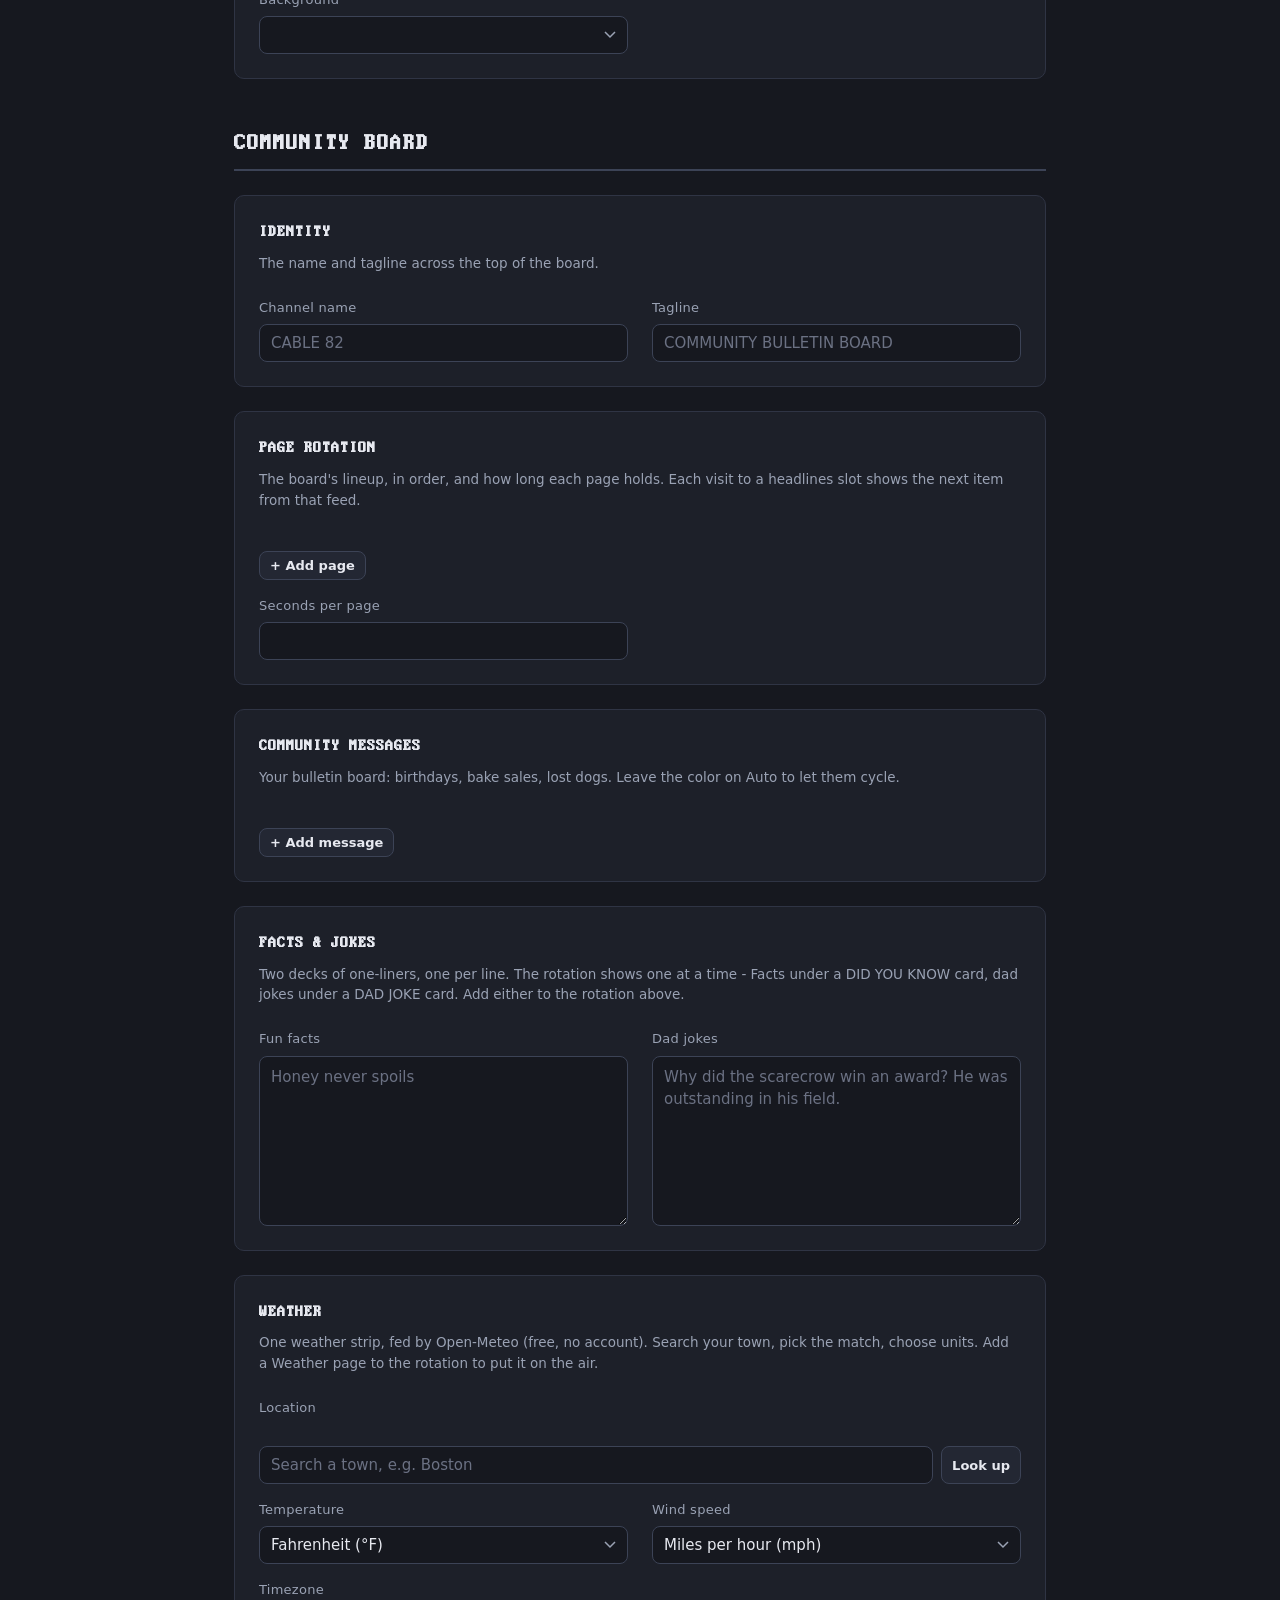
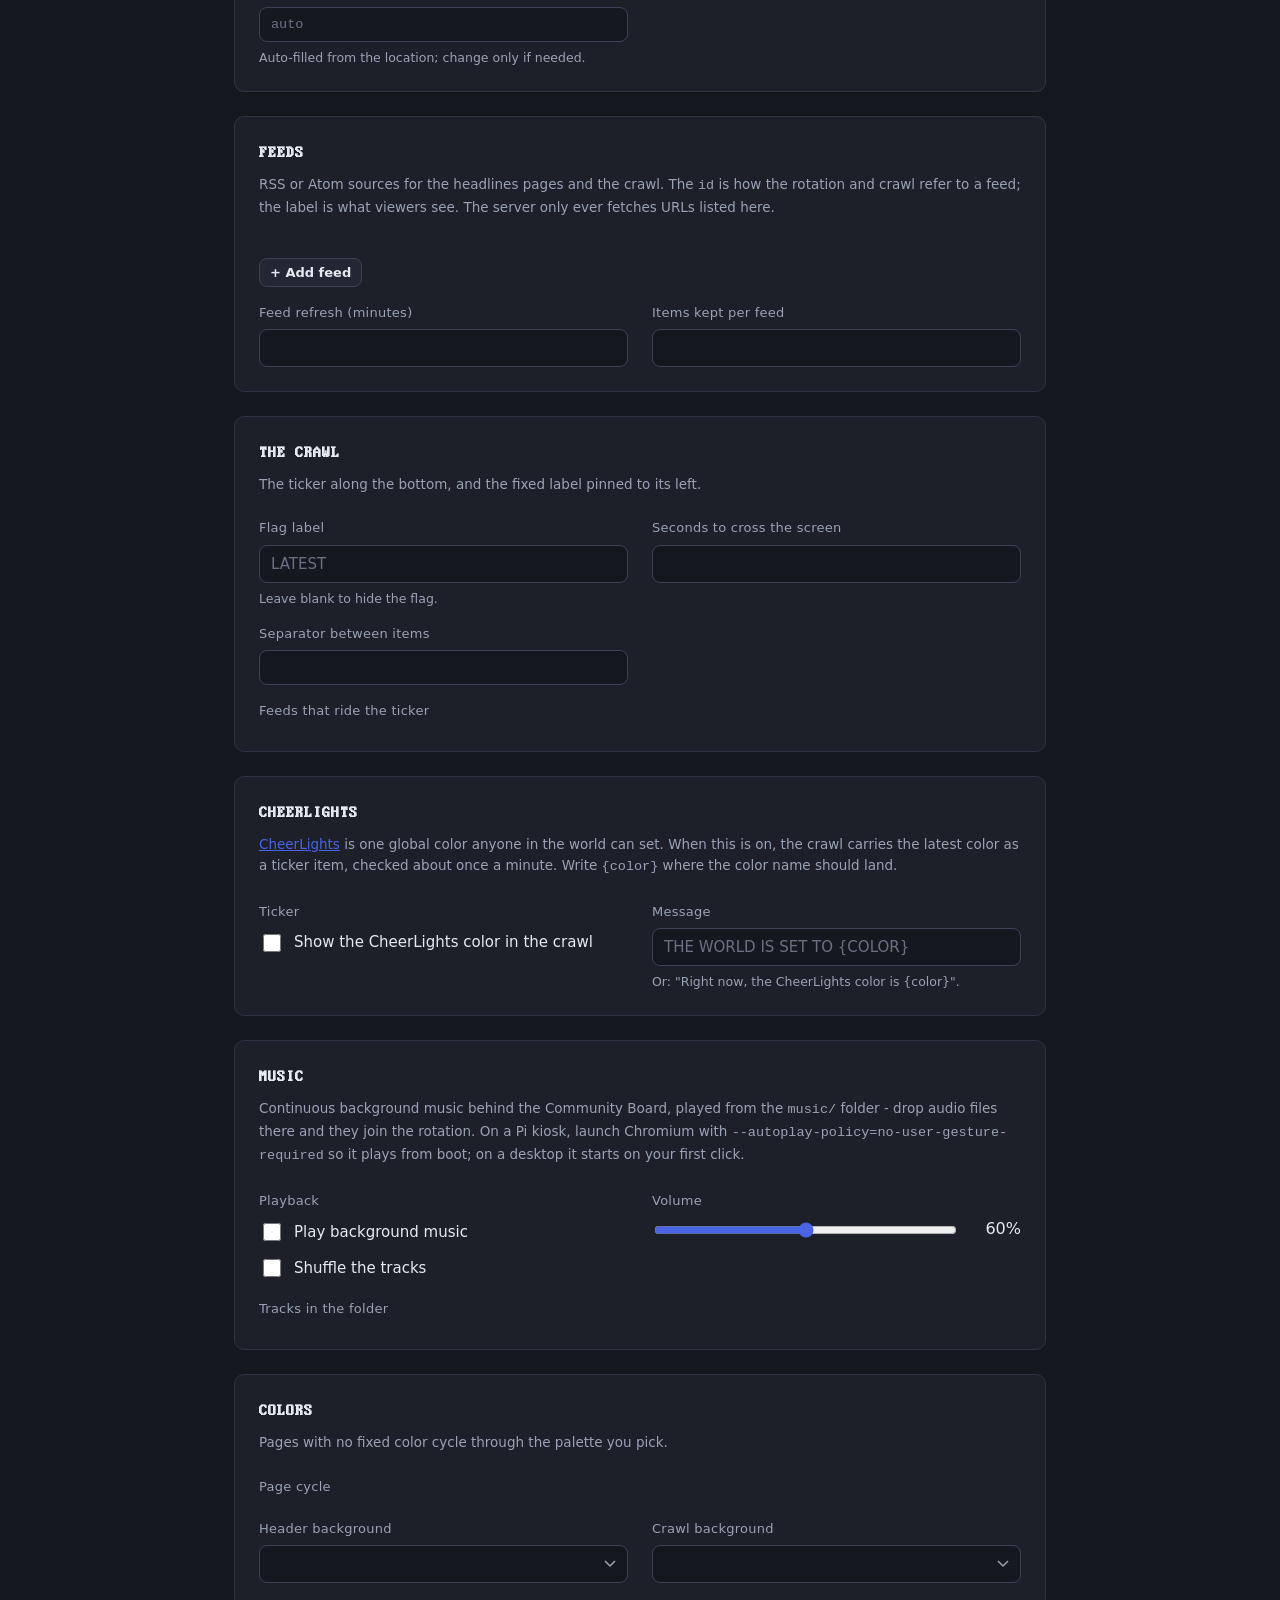
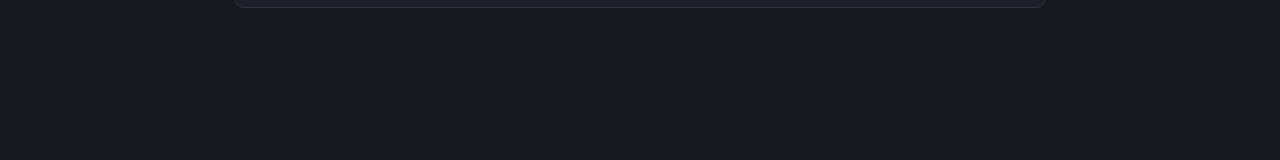
==== commit dc6fdf4b: "add cablevue on channel 0: the guide channel, with its own control room group" ====
--- a/config.html
+++ b/config.html
@@ -157,14 +157,9 @@
     font-size: 22px;
     letter-spacing: 2px;
     text-transform: uppercase;
-    margin: 0;
+    margin: 0 0 var(--sp-3);
     padding-bottom: var(--sp-1);
     border-bottom: 2px solid var(--line-strong);
-  }
-  .group-sub {
-    color: var(--ink-dim);
-    font-size: 13.5px;
-    margin: var(--sp-1) 0 var(--sp-2);
   }
 
   .release-line { padding: 6px 0; }
@@ -427,7 +422,7 @@
         <a id="version" class="version" href="https://github.com/nothans/cable-82" target="_blank" rel="noopener">&hellip;</a>
       </div>
       <div class="actions">
-        <a id="preview" href="/" target="_blank" rel="noopener"><button type="button" class="ghost small">View channel &#8599;</button></a>
+        <a id="view-channel" href="/" target="_blank" rel="noopener"><button type="button" class="ghost small">View channel &#8599;</button></a>
         <a href="/remote-control" target="_blank" rel="noopener"><button type="button" class="ghost small">Remote control &#8599;</button></a>
       </div>
     </div>
@@ -435,7 +430,8 @@
       <a href="#server">Server</a>
       <a href="#display">Display</a>
       <a href="#channels">Channels</a>
-      <a href="#board">Community board</a>
+      <a href="#preview">Channel Preview</a>
+      <a href="#board">Community Board</a>
     </nav>
   </header>
 
@@ -443,7 +439,6 @@
 
     <section class="group" id="server" aria-labelledby="g-server">
       <h2 class="group-head" id="g-server">Server</h2>
-      <p class="group-sub">Where the station answers, and what it is running.</p>
       <section class="panel" id="p-network">
         <h3>Network</h3>
         <p class="hint">The display, this control room, and the remote all live on this port.</p>
@@ -457,7 +452,7 @@
       </section>
       <section class="panel" id="p-release">
         <h3>Release</h3>
-        <p class="hint">What this install is running, read from the checkout when the server started.</p>
+        <p class="hint">What this install is running.</p>
         <div class="grid">
           <div class="field">
             <label>Version</label>
@@ -475,7 +470,6 @@
 
     <section class="group" id="display" aria-labelledby="g-display">
       <h2 class="group-head" id="g-display">Display</h2>
-      <p class="group-sub">How the picture is drawn, and when the display restarts itself.</p>
       <section class="panel" id="p-picture">
         <h3>Picture</h3>
         <p class="hint">For a real tube fed over composite or an RF modulator. Leave it off on a flat panel.</p>
@@ -483,14 +477,14 @@
           <div class="field">
             <label>Tube</label>
             <div class="toggle"><input type="checkbox" id="f-crtMode"><label for="f-crtMode">CRT mode: softer colors, no drop shadow</label></div>
-            <span class="note">Composite and RF smear saturated red and blue and clip pure white. This calms both.</span>
+            <span class="note">Calms the saturated reds and blues that composite and RF smear.</span>
             <div class="toggle"><input type="checkbox" id="f-crtInkText"><label for="f-crtInkText">Dark text on color pages</label></div>
-            <span class="note">White text smears on some tubes. This only applies while CRT mode is on.</span>
+            <span class="note">For tubes that smear white text. Only applies while CRT mode is on.</span>
           </div>
           <div class="field">
             <label for="f-textScale">Text size</label>
             <input type="number" id="f-textScale" min="1" max="1.5" step="0.05">
-            <span class="note">1 is the original layout. Try 1.25 on a small tube; the big clock stays as it is.</span>
+            <span class="note">1 is the original layout. Try 1.25 on a small tube.</span>
           </div>
           <div class="field">
             <label for="f-overscanX">Overscan margin, sides (%)</label>
@@ -500,13 +494,13 @@
           <div class="field">
             <label for="f-overscanY">Overscan margin, top and bottom (%)</label>
             <input type="number" id="f-overscanY" min="0" max="15" step="1">
-            <span class="note">Tubes rarely crop evenly; set each axis to what yours eats.</span>
+            <span class="note">Raise it if your TV crops the top or bottom edge.</span>
           </div>
         </div>
       </section>
       <section class="panel" id="p-clock">
         <h3>Clock</h3>
-        <p class="hint">How the set writes the time: on the board's header and clock page, on the weather card, and on a video channel's off-air test card.</p>
+        <p class="hint">How the set writes the time, everywhere it shows one.</p>
         <div class="grid">
           <div class="field">
             <label for="f-timeFormat">Clock format</label>
@@ -519,7 +513,7 @@
       </section>
       <section class="panel" id="p-kiosk">
         <h3>Kiosk</h3>
-        <p class="hint">A display left on for weeks needs one clean start a day. Pick a quiet hour.</p>
+        <p class="hint">The hour the display reloads itself. Pick a quiet one.</p>
         <div class="grid">
           <div class="field">
             <label for="f-dailyReloadHour">Daily reload hour</label>
@@ -531,14 +525,13 @@
 
     <section class="group" id="channels" aria-labelledby="g-channels">
       <h2 class="group-head" id="g-channels">Channels</h2>
-      <p class="group-sub">The dial, and what turns it.</p>
       <section class="panel" id="p-dial">
         <h3>The dial</h3>
-        <p class="hint">Ordered by channel number. The bulletin board is a channel; a video channel plays a folder on the broadcast clock, with optional commercial breaks from a second folder; an external channel frames another page (a retro weather app, say).</p>
+        <p class="hint">Ordered by channel number. The bulletin board is a channel; a video channel plays a folder on the broadcast clock, with optional commercial breaks from a second folder; a guide channel lists what is on every channel on the dial; an external channel frames another page (a retro weather app, say).</p>
         <div id="channelList" class="list"></div>
         <button type="button" id="addChannel" class="small add-row">+ Add channel</button>
         <div id="week-grid-wrap" hidden>
-          <p class="hint" style="margin-top:12px">The week, as the schedule reads. Blocks are on-air windows.</p>
+          <p class="hint" style="margin-top:12px">The week as the schedule reads it: blocks are on-air windows.</p>
           <div id="week-grid"></div>
         </div>
       </section>
@@ -575,12 +568,61 @@
       </section>
     </section>
 
+    <section class="group" id="preview" aria-labelledby="g-preview">
+      <h2 class="group-head" id="g-preview">Channel Preview</h2>
+      <section class="panel" id="p-preview-identity">
+        <h3>Identity</h3>
+        <p class="hint">The name and tagline across the top of the guide.</p>
+        <div class="grid">
+          <div class="field">
+            <label for="f-previewName">Channel name</label>
+            <input type="text" id="f-previewName" maxlength="40" placeholder="CABLEVUE">
+            <span class="note">Also names channel 0 on the dial.</span>
+          </div>
+          <div class="field">
+            <label for="f-previewTagline">Tagline</label>
+            <input type="text" id="f-previewTagline" maxlength="60" placeholder="WHAT'S ON, AND WHAT'S NEXT">
+          </div>
+        </div>
+      </section>
+      <section class="panel" id="p-preview-grid">
+        <h3>The grid</h3>
+        <p class="hint">Every channel on the dial is listed.</p>
+        <div class="grid">
+          <div class="field">
+            <label for="f-previewSlots">Half hours across</label>
+            <input type="number" id="f-previewSlots" min="2" max="4" step="1">
+            <span class="note">How far ahead the grid looks: three columns is an hour and a half.</span>
+          </div>
+          <div class="field">
+            <label for="f-previewScroll">Seconds per screenful</label>
+            <input type="number" id="f-previewScroll" min="4" max="120" step="1">
+            <span class="note">How long the lineup takes to crawl one screen. It only crawls when it is taller than the screen.</span>
+          </div>
+          <div class="field">
+            <label>Clock</label>
+            <div class="toggle"><input type="checkbox" id="f-previewSeconds"><label for="f-previewSeconds">Count seconds</label></div>
+            <span class="note">The AM/PM vs 24-hour choice follows the Clock panel under Display.</span>
+          </div>
+        </div>
+      </section>
+      <section class="panel" id="p-preview-colors">
+        <h3>Colors</h3>
+        <p class="hint">The background the grid is drawn on.</p>
+        <div class="grid">
+          <div class="field">
+            <label for="f-previewBg">Background</label>
+            <select id="f-previewBg"></select>
+          </div>
+        </div>
+      </section>
+    </section>
+
     <section class="group" id="board" aria-labelledby="g-board">
-      <h2 class="group-head" id="g-board">Community board</h2>
-      <p class="group-sub">Everything on channel 82: its lineup, what each page shows, and how it looks.</p>
+      <h2 class="group-head" id="g-board">Community Board</h2>
       <section class="panel" id="p-identity">
         <h3>Identity</h3>
-        <p class="hint">The name and tagline across the top of the board. They stand in for the crawl when no feed has anything to say.</p>
+        <p class="hint">The name and tagline across the top of the board.</p>
         <div class="grid">
           <div class="field">
             <label for="f-channelName">Channel name</label>
@@ -594,7 +636,7 @@
       </section>
       <section class="panel" id="p-rotation">
         <h3>Page rotation</h3>
-        <p class="hint">Channel 82's lineup, in order, and how long each page holds. Each visit to a headlines slot shows the next item from that feed.</p>
+        <p class="hint">The board's lineup, in order, and how long each page holds. Each visit to a headlines slot shows the next item from that feed.</p>
         <div id="rotation" class="list"></div>
         <button type="button" id="addSlot" class="small add-row">+ Add page</button>
         <div class="grid" style="margin-top: var(--sp-2);">
@@ -626,7 +668,7 @@
       </section>
       <section class="panel" id="p-weather">
         <h3>Weather</h3>
-        <p class="hint">One weather strip, fed by Open-Meteo (free, no account). Search your town, pick the match, choose units. Add a Weather page to the rotation above to put it on the air. The AM/PM vs 24-hour choice follows the Clock panel under Display.</p>
+        <p class="hint">One weather strip, fed by Open-Meteo (free, no account). Search your town, pick the match, choose units. Add a Weather page to the rotation to put it on the air.</p>
         <div class="field">
           <label>Location</label>
           <div id="wxCurrent" class="wx-current"></div>
@@ -714,7 +756,7 @@
       </section>
       <section class="panel" id="p-music">
         <h3>Music</h3>
-        <p class="hint">Continuous background music behind channel 82's pages, played from the <code>music/</code> folder - drop audio files there and they join the rotation. On a Pi kiosk, launch Chromium with <code>--autoplay-policy=no-user-gesture-required</code> so it plays from boot; on a desktop it starts on your first click.</p>
+        <p class="hint">Continuous background music behind the Community Board, played from the <code>music/</code> folder - drop audio files there and they join the rotation. On a Pi kiosk, launch Chromium with <code>--autoplay-policy=no-user-gesture-required</code> so it plays from boot; on a desktop it starts on your first click.</p>
         <div class="grid">
           <div class="field">
             <label>Playback</label>
@@ -736,7 +778,7 @@
       </section>
       <section class="panel" id="p-colors">
         <h3>Colors</h3>
-        <p class="hint">Pages with no fixed color cycle through the palette you pick. The palette is broadcast-safe on purpose.</p>
+        <p class="hint">Pages with no fixed color cycle through the palette you pick.</p>
         <div class="field">
           <label>Page cycle</label>
           <div id="pageCycle" class="chips"></div>
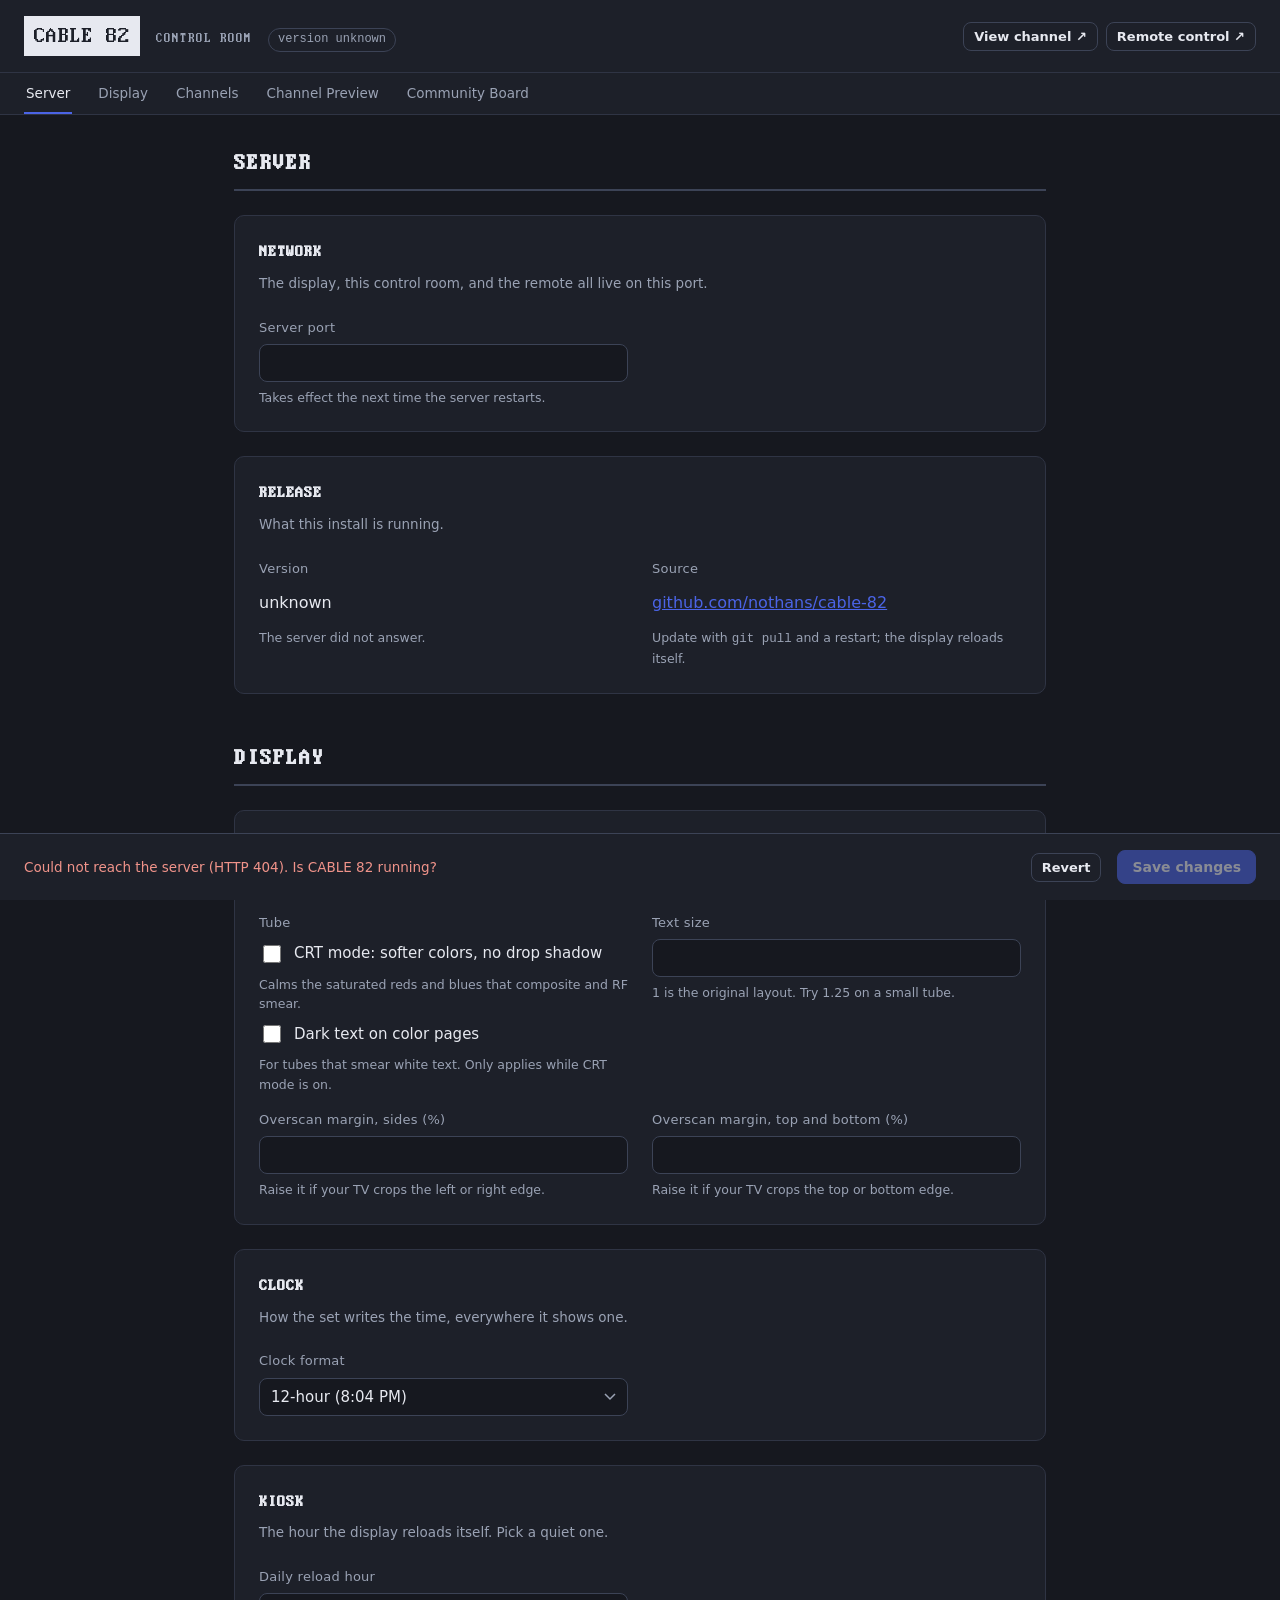
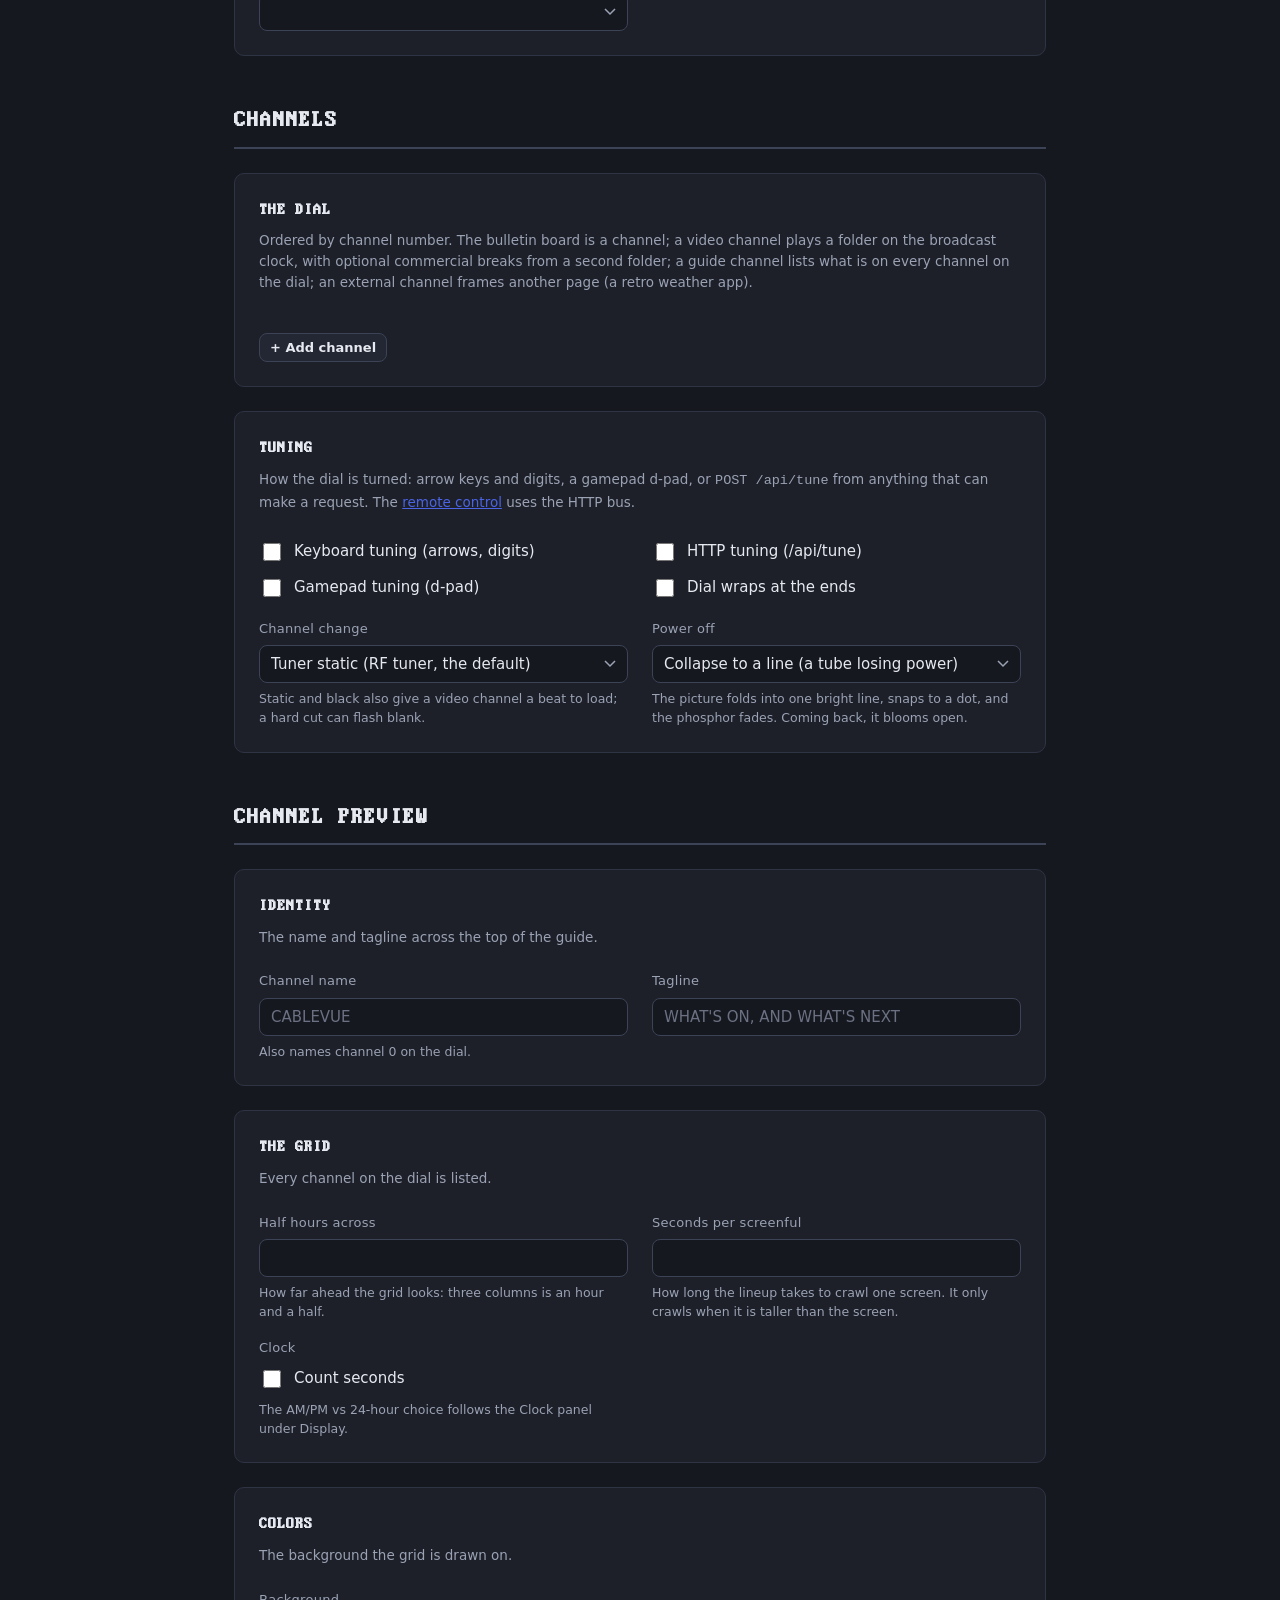
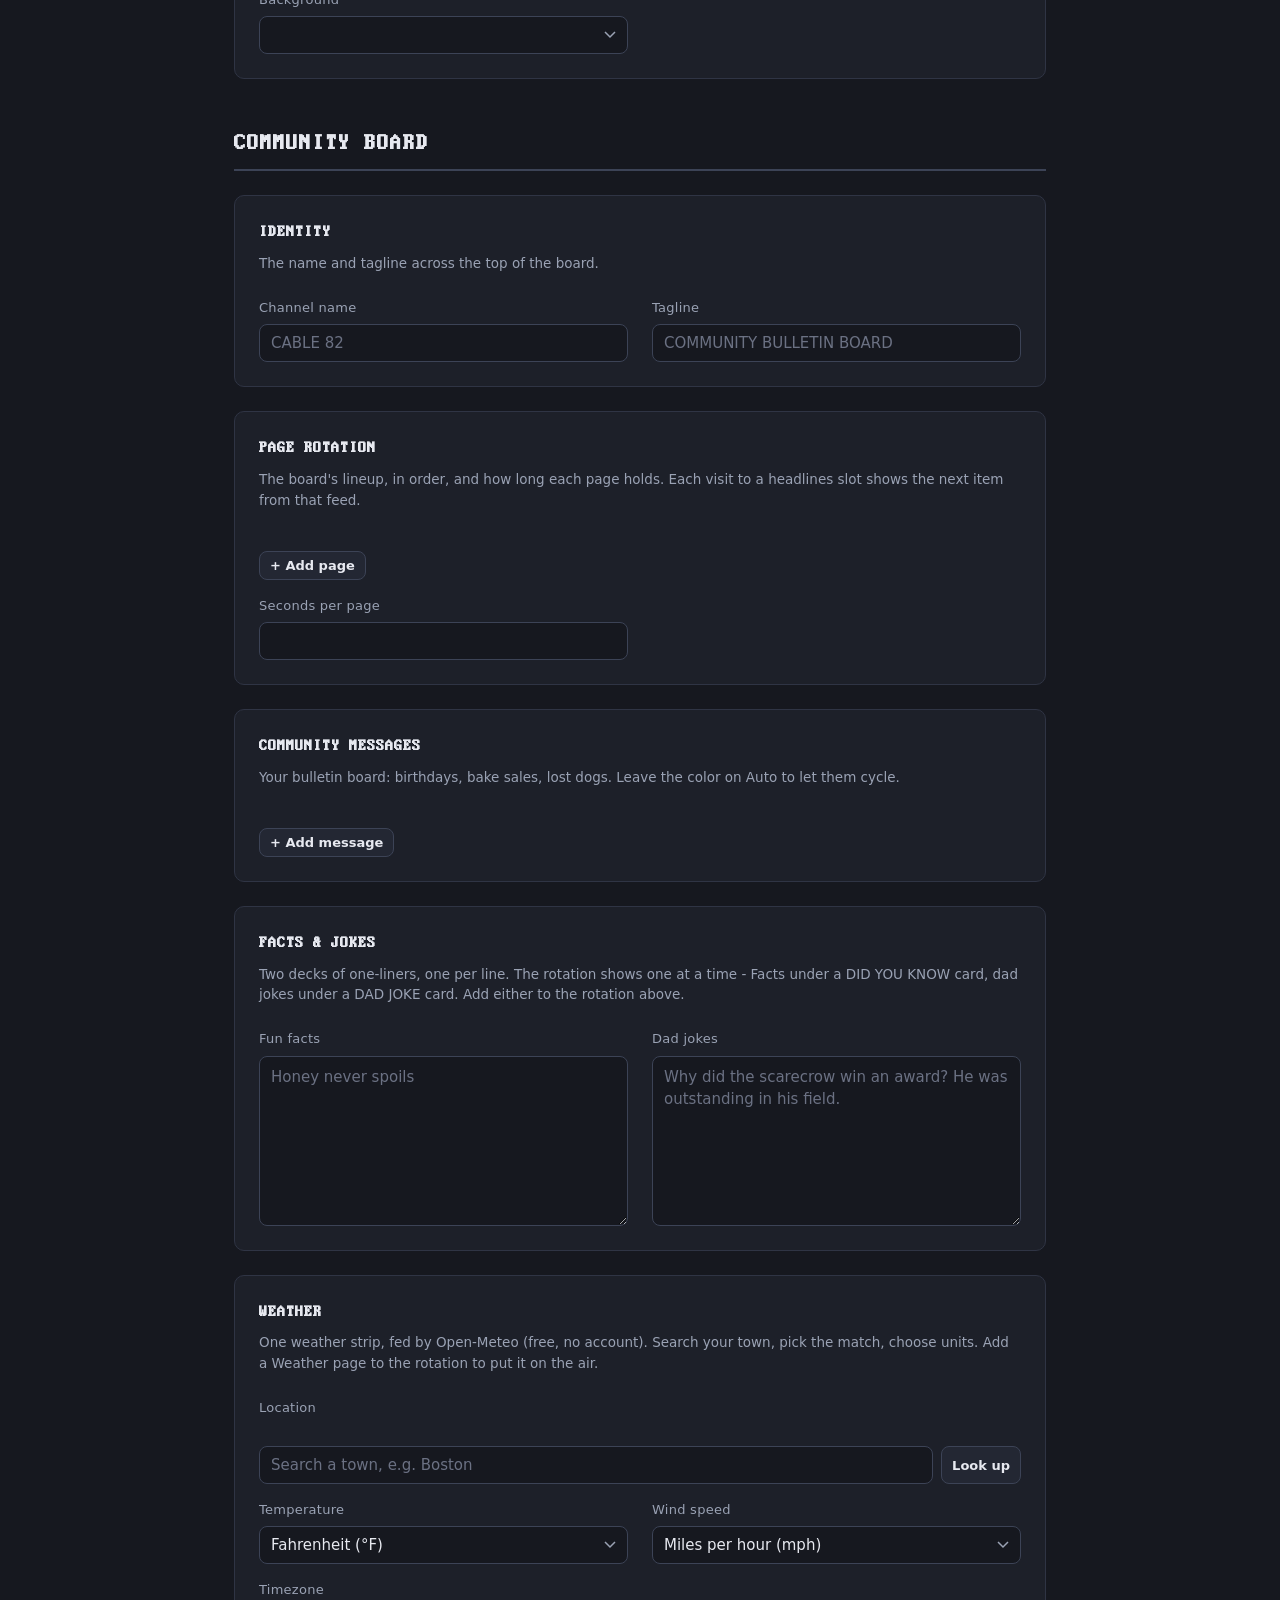
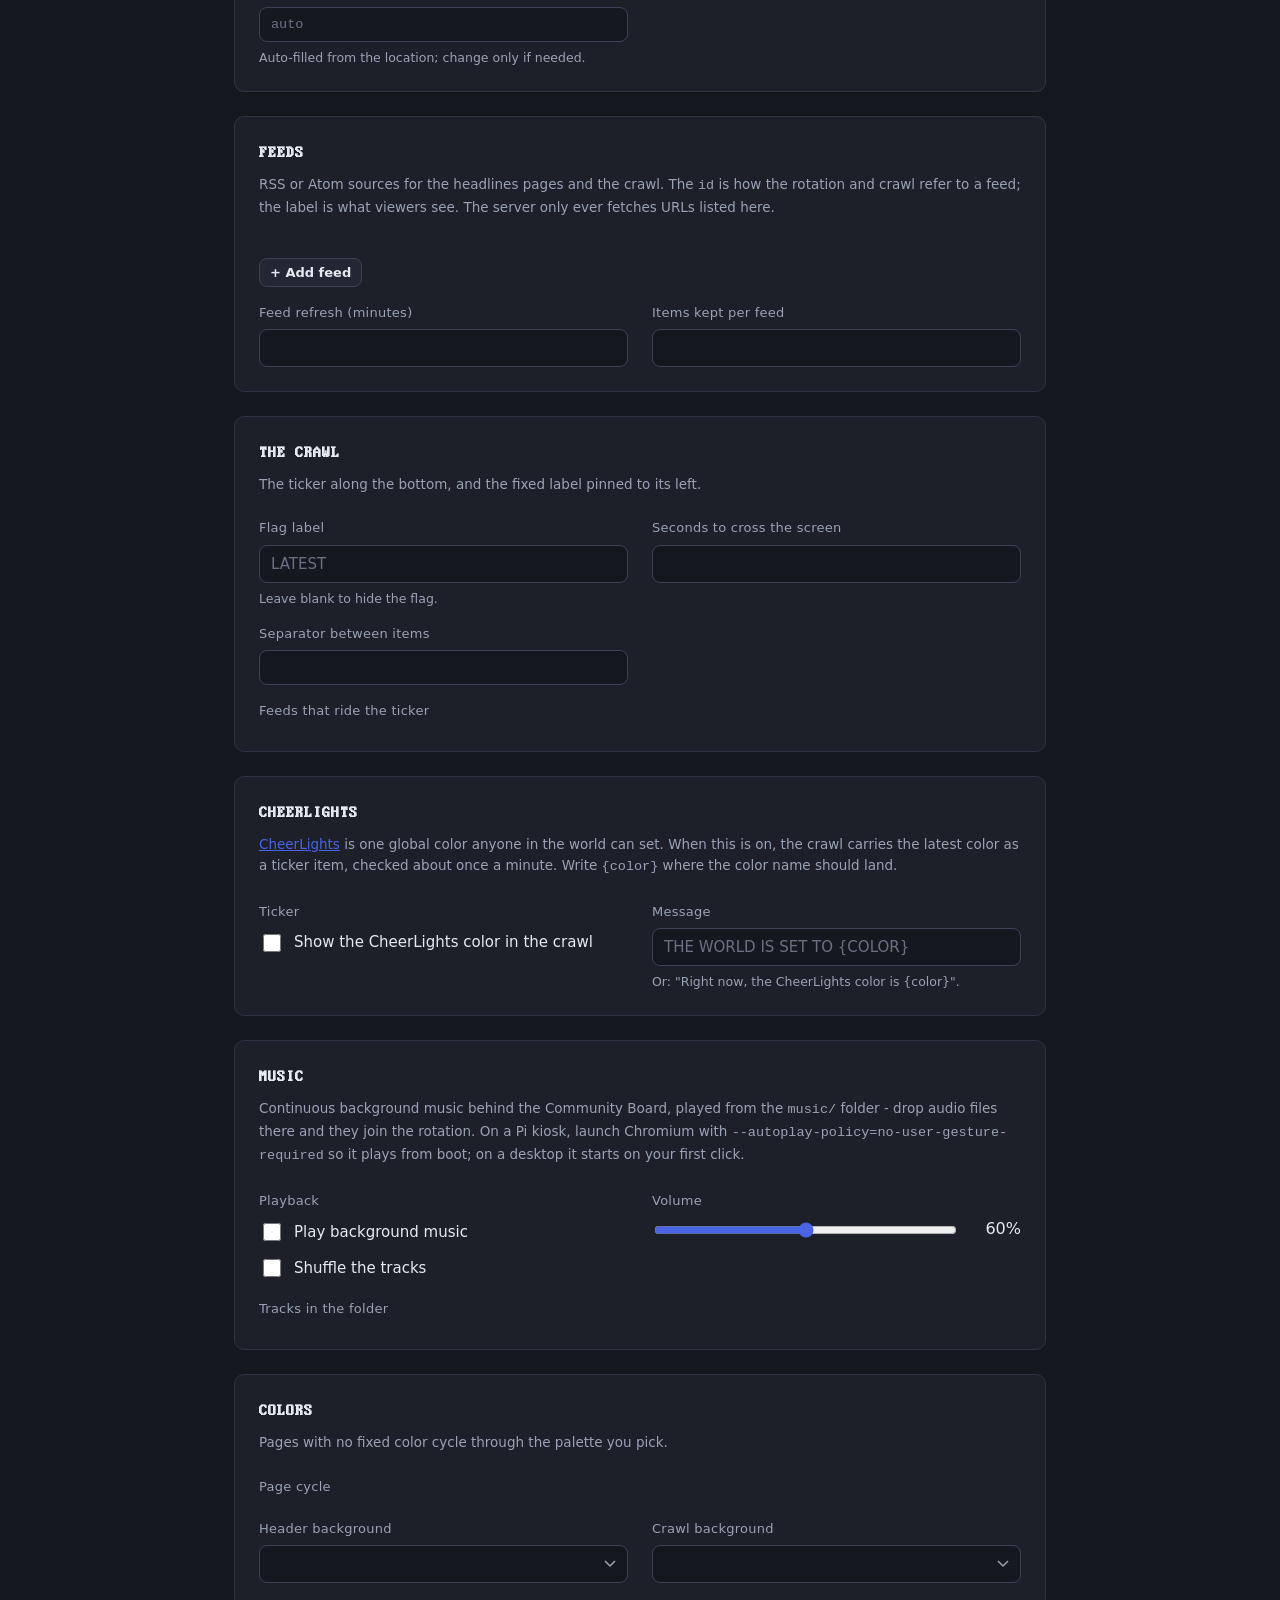
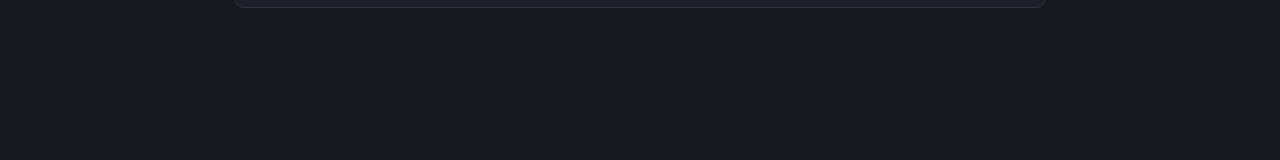
==== commit 54d5b913: "trim the guide row's note and the asides in the channel hints" ====
--- a/config.html
+++ b/config.html
@@ -527,7 +527,7 @@
       <h2 class="group-head" id="g-channels">Channels</h2>
       <section class="panel" id="p-dial">
         <h3>The dial</h3>
-        <p class="hint">Ordered by channel number. The bulletin board is a channel; a video channel plays a folder on the broadcast clock, with optional commercial breaks from a second folder; a guide channel lists what is on every channel on the dial; an external channel frames another page (a retro weather app, say).</p>
+        <p class="hint">Ordered by channel number. The bulletin board is a channel; a video channel plays a folder on the broadcast clock, with optional commercial breaks from a second folder; a guide channel lists what is on every channel on the dial; an external channel frames another page (a retro weather app).</p>
         <div id="channelList" class="list"></div>
         <button type="button" id="addChannel" class="small add-row">+ Add channel</button>
         <div id="week-grid-wrap" hidden>
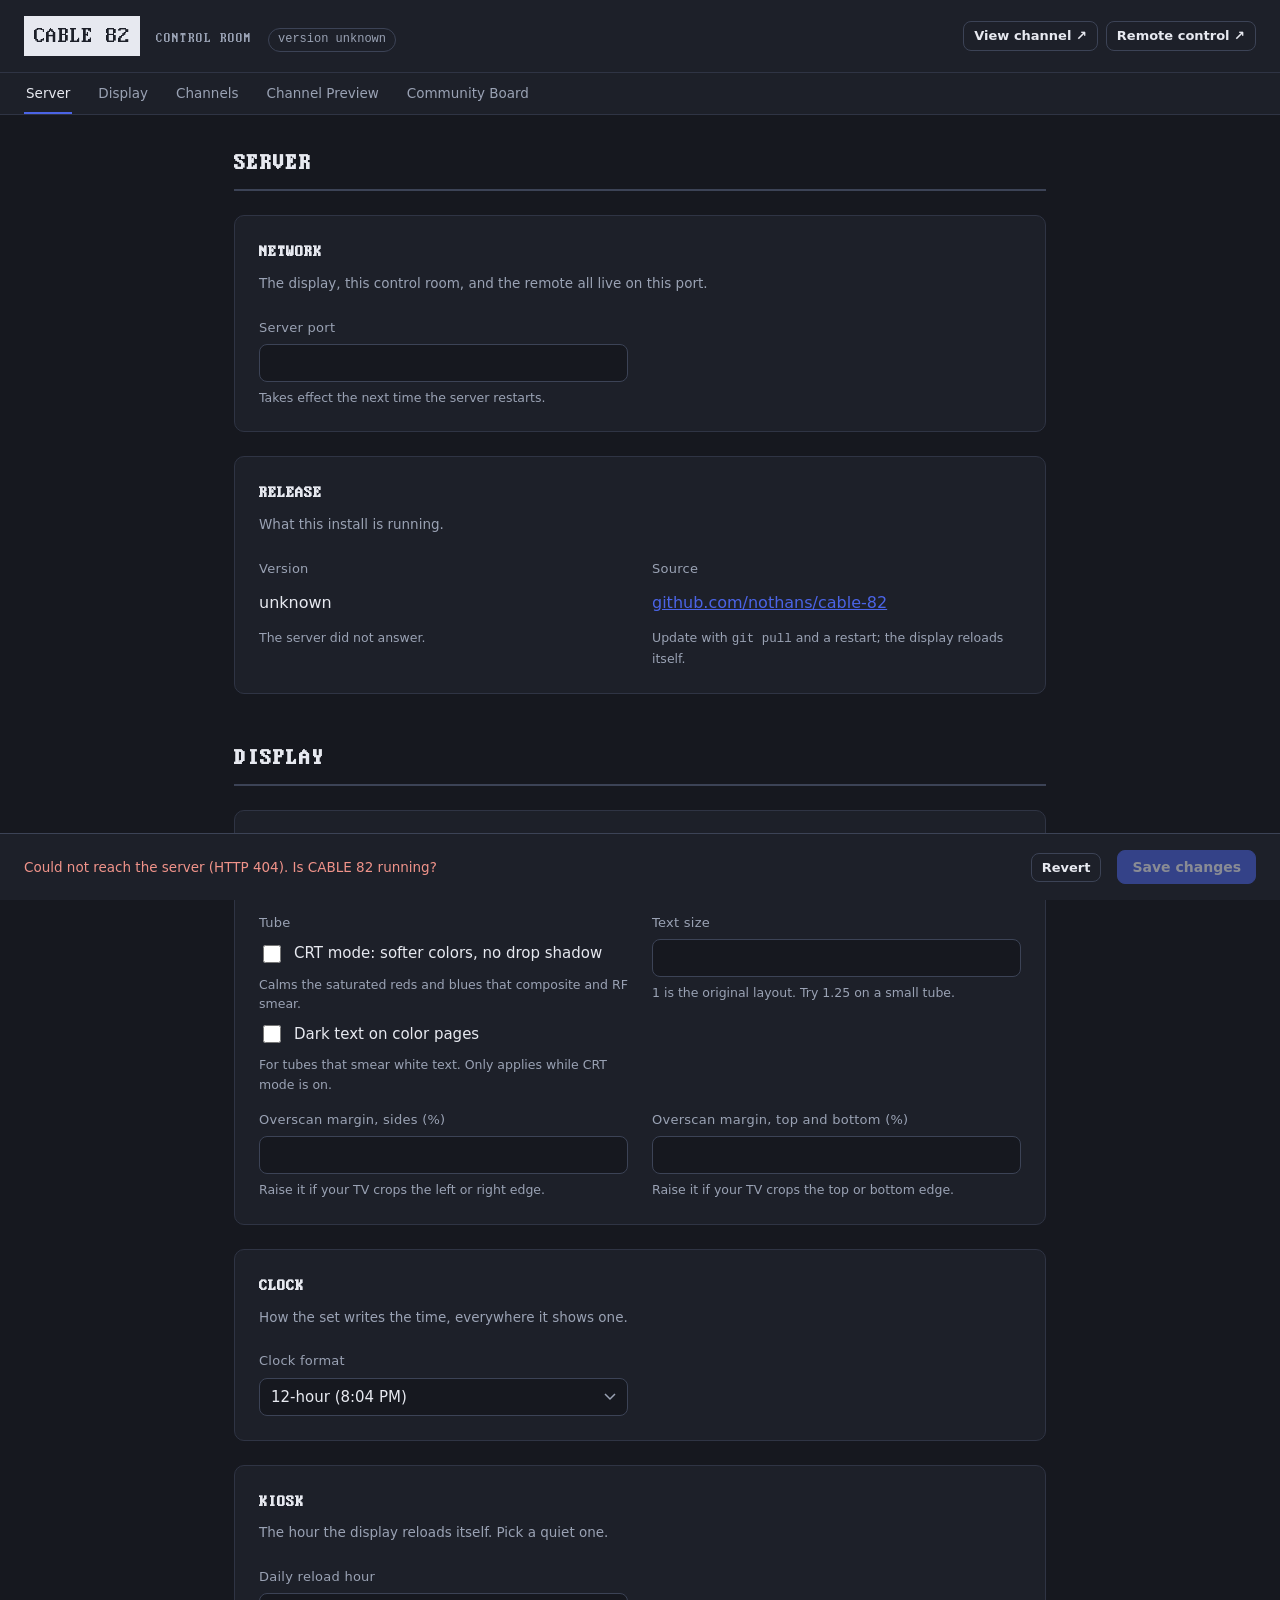
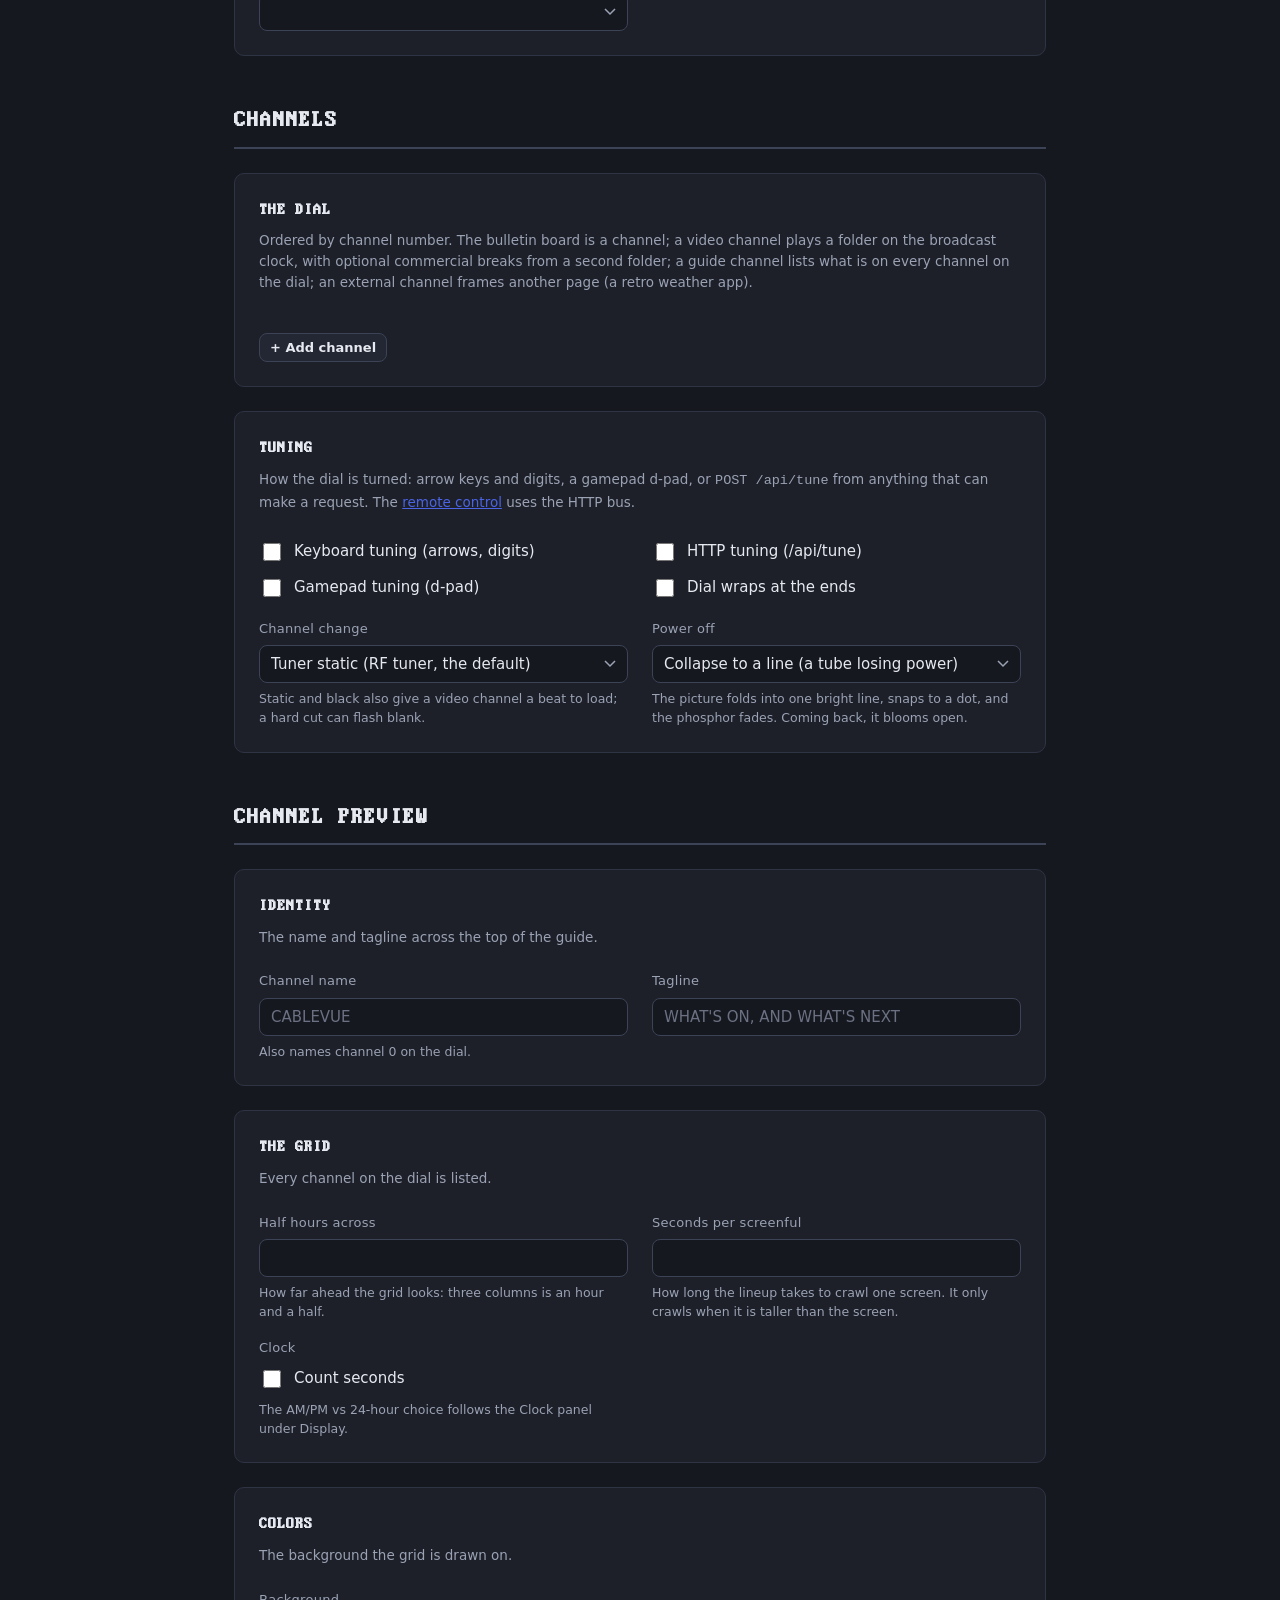
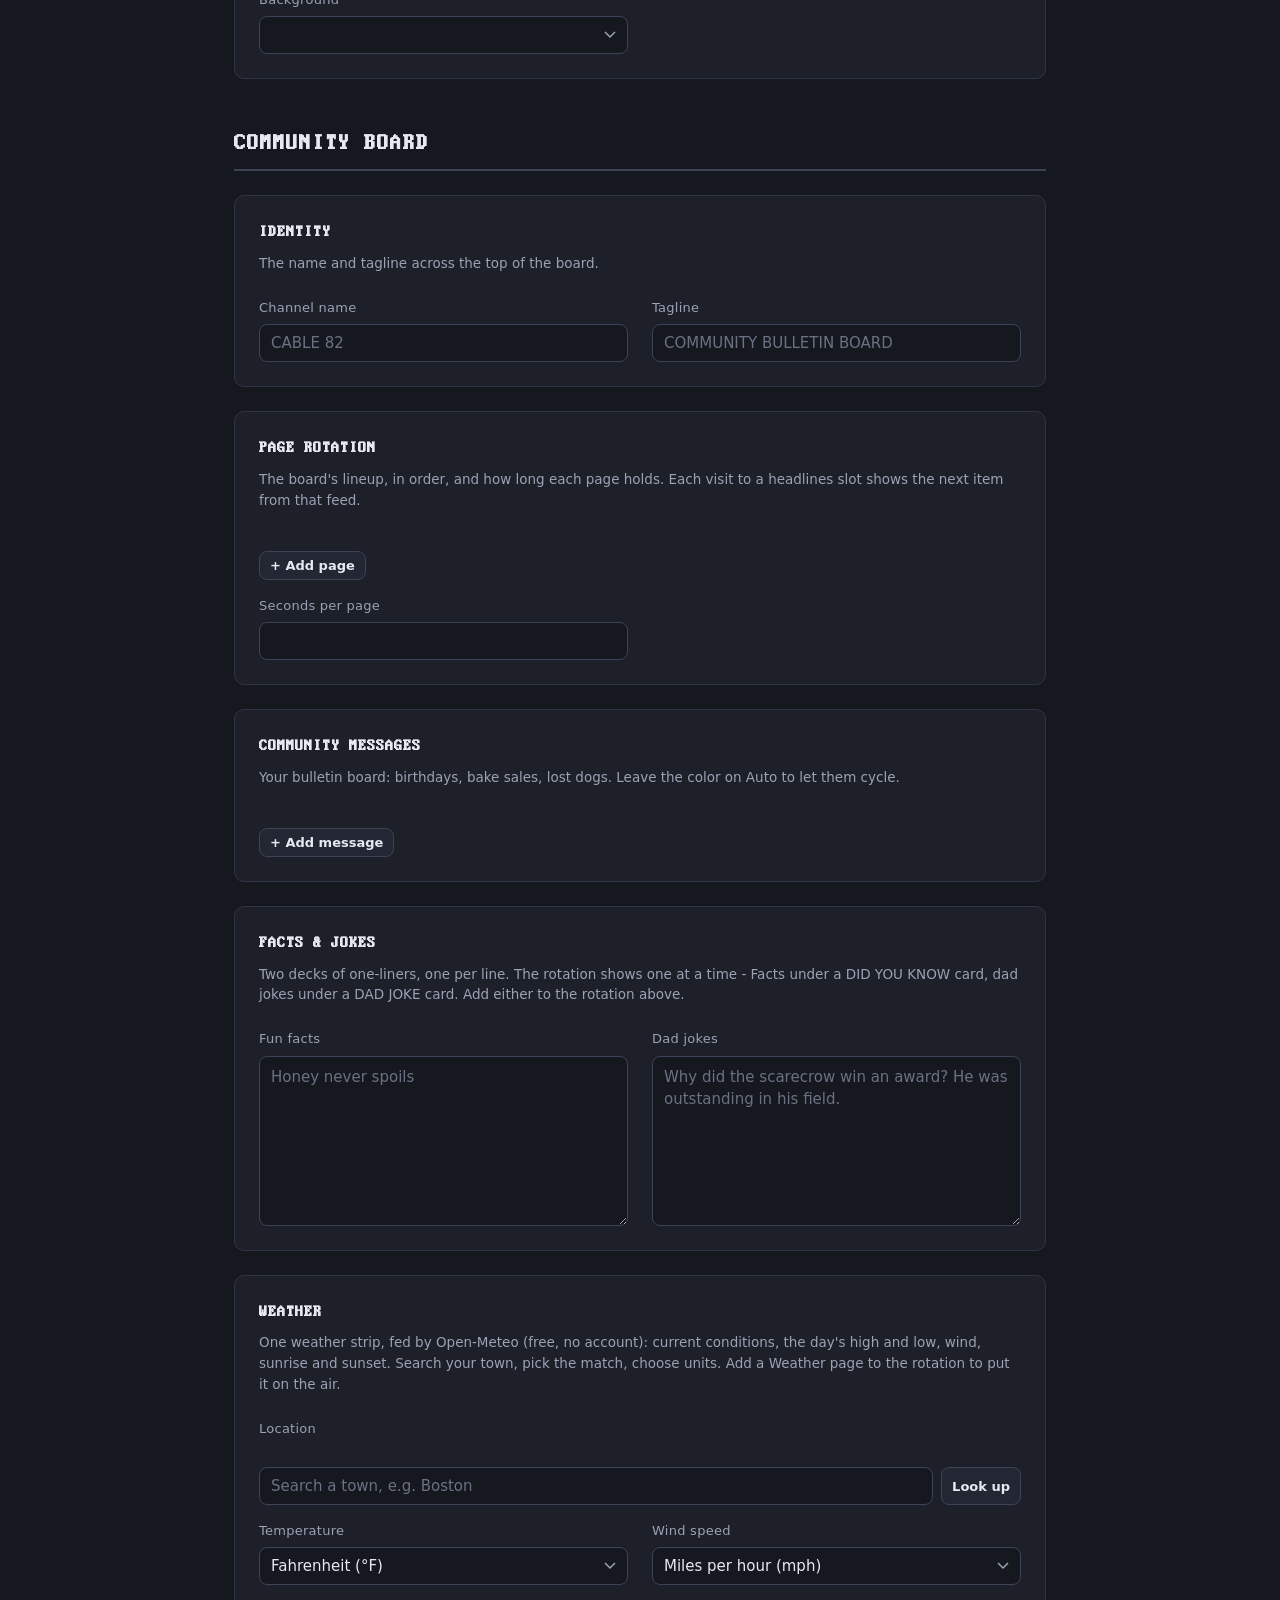
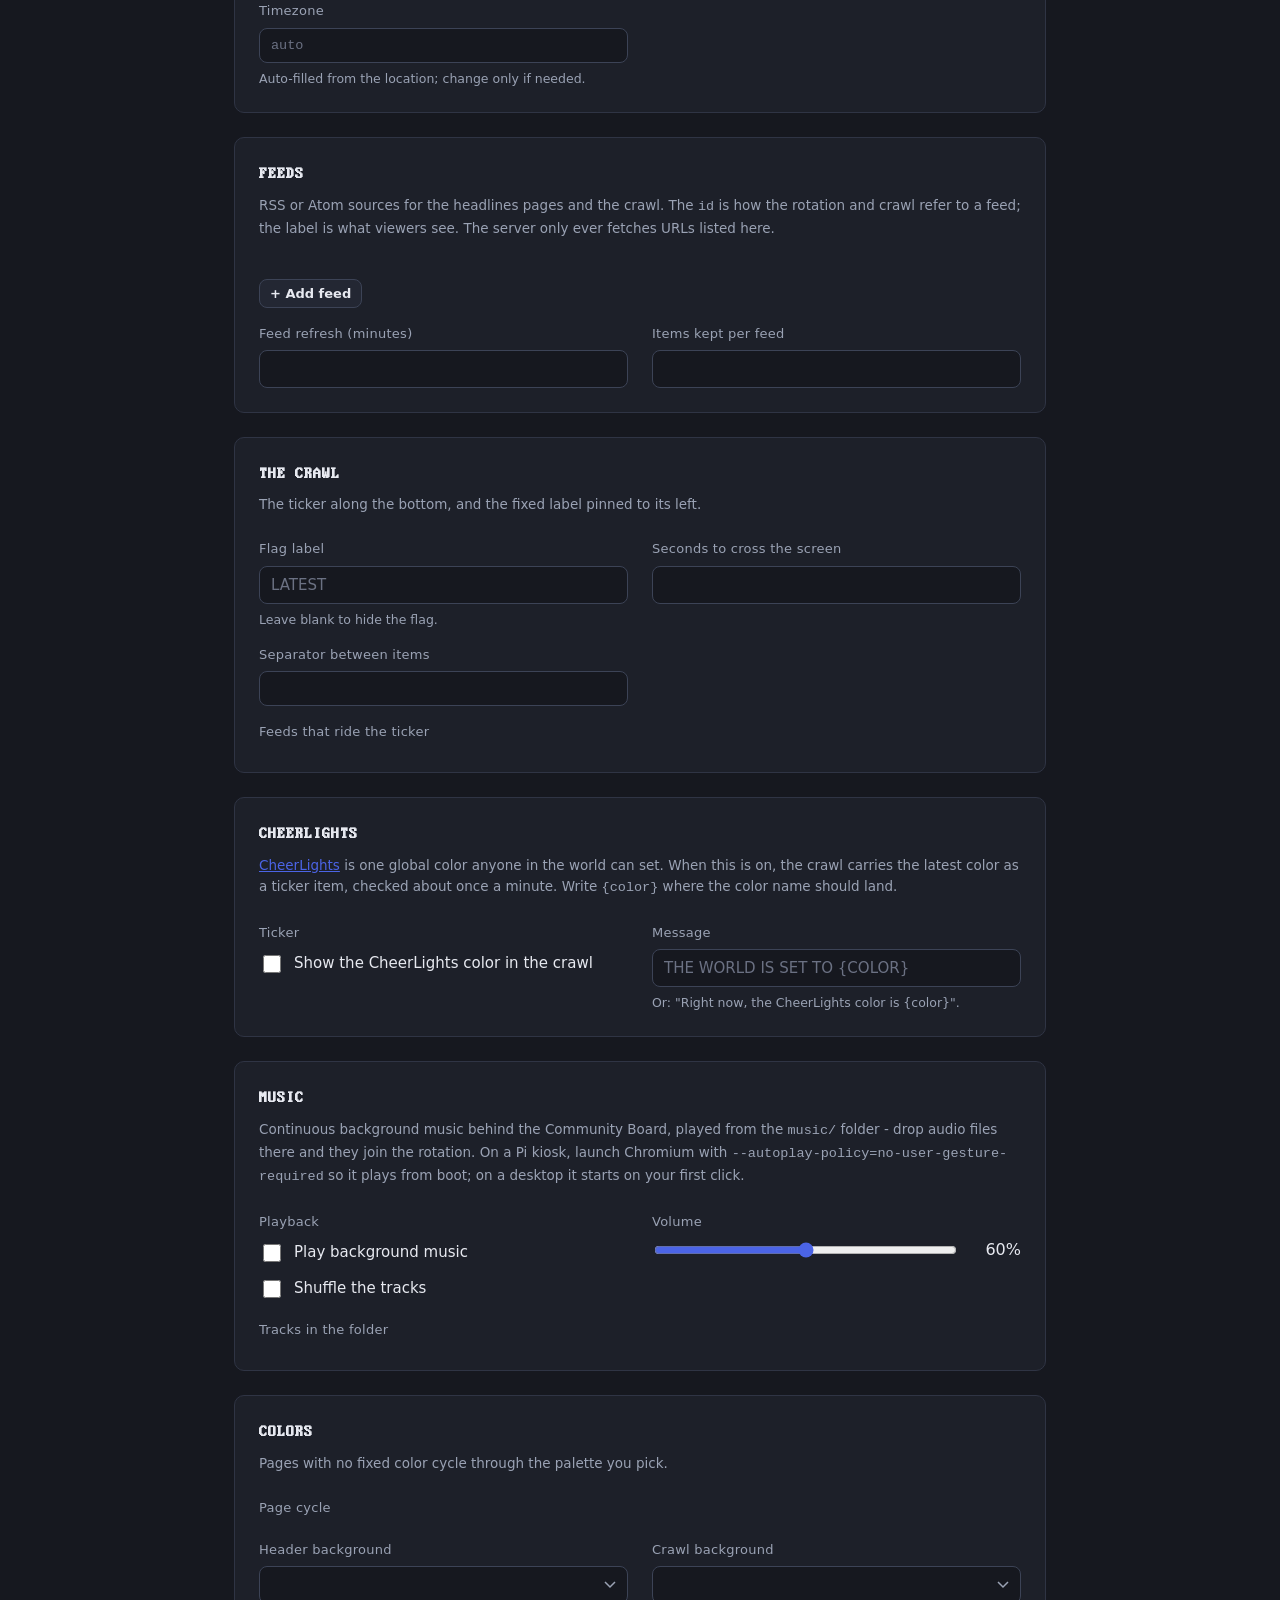
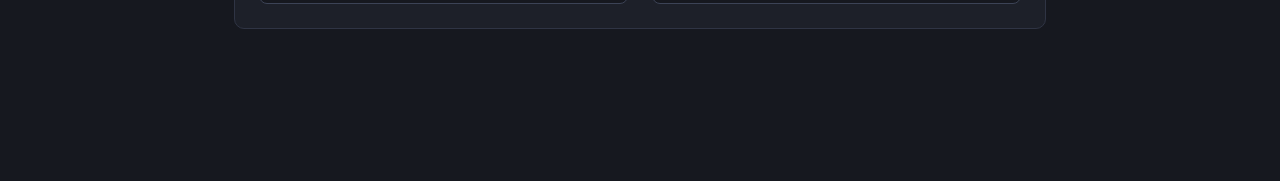
==== commit 96862462: "complete the project: split the display into parts, finish every setting, drill it end to end" ====
--- a/config.html
+++ b/config.html
@@ -62,11 +62,6 @@
     position: sticky;
     top: 0;
     z-index: 5;
-    display: flex;
-    align-items: center;
-    justify-content: space-between;
-    gap: var(--sp-2);
-    padding: var(--sp-2) var(--sp-3);
     background: var(--panel);
     border-bottom: 1px solid var(--line);
   }
@@ -92,8 +87,6 @@
     text-overflow: ellipsis;
   }
   .masthead .actions { display: flex; align-items: center; gap: var(--sp-1); }
-
-  header.masthead { display: block; padding: 0; }
   .masthead-row {
     display: flex;
     flex-wrap: wrap;
@@ -163,6 +156,8 @@
   }
 
   .release-line { padding: 6px 0; }
+  .power-row { display: flex; align-items: center; gap: var(--sp-2); flex-wrap: wrap; padding: 4px 0; }
+  .power-row button.armed { border-color: var(--danger); color: var(--danger); }
 
 
   /* ---- panels ---- */
@@ -281,6 +276,22 @@
 
   button.ghost { background: transparent; }
   button.small { font-size: 13px; padding: 6px 10px; }
+  /* A link dressed as a button, for the masthead's jumps to the other pages. */
+  a.button {
+    display: inline-block;
+    font-size: 13px;
+    font-weight: 600;
+    color: var(--ink);
+    text-decoration: none;
+    background: transparent;
+    border: 1px solid var(--line-strong);
+    border-radius: 8px;
+    padding: 6px 10px;
+    line-height: 1.2;
+    transition: background 160ms cubic-bezier(0.2, 0.8, 0.2, 1), border-color 160ms;
+  }
+  a.button:hover { background: #2b3040; }
+  a.button:focus-visible { outline: 2px solid var(--accent); outline-offset: 2px; border-color: var(--accent); }
   button.icon { padding: 6px 9px; line-height: 1; }
   button.danger { color: #f0b6b0; border-color: #5a2b28; }
   button.danger:hover { background: #3a1f1d; border-color: var(--danger); }
@@ -372,7 +383,6 @@
   }
   .warnings li::before { content: "! "; }
 
-  .sr-only { position: absolute; width: 1px; height: 1px; overflow: hidden; clip: rect(0 0 0 0); }
   /* Channels: same row language as the other lists, plus the schedule
      sub-editor and the week grid. */
   .ch-item { flex-wrap: wrap; }
@@ -395,9 +405,9 @@
   .ch-window input[type="time"] { width: 8em; }
   .day-chip {
     font: inherit; padding: 2px 7px; border-radius: 999px; cursor: pointer;
-    background: transparent; color: var(--muted); border: 1px solid #3a4258;
-  }
-  .day-chip[aria-pressed="true"] { color: var(--ink, #fff); border-color: var(--accent); background: var(--accent); }
+    background: transparent; color: var(--ink-dim); border: 1px solid #3a4258;
+  }
+  .day-chip[aria-pressed="true"] { color: var(--accent-ink); border-color: var(--accent); background: var(--accent); }
   #week-grid {
     display: grid; grid-template-columns: 2.5em repeat(7, 1fr); gap: 2px;
     margin-top: 6px; font-size: 0.85em;
@@ -422,8 +432,8 @@
         <a id="version" class="version" href="https://github.com/nothans/cable-82" target="_blank" rel="noopener">&hellip;</a>
       </div>
       <div class="actions">
-        <a id="view-channel" href="/" target="_blank" rel="noopener"><button type="button" class="ghost small">View channel &#8599;</button></a>
-        <a href="/remote-control" target="_blank" rel="noopener"><button type="button" class="ghost small">Remote control &#8599;</button></a>
+        <a class="button" href="/" target="_blank" rel="noopener">View channel &#8599;</a>
+        <a class="button" href="/remote-control" target="_blank" rel="noopener">Remote control &#8599;</a>
       </div>
     </div>
     <nav class="groupnav" aria-label="Control room sections">
@@ -450,6 +460,26 @@
           </div>
         </div>
       </section>
+      <section class="panel" id="p-power" hidden>
+        <h3>Power</h3>
+        <p class="hint">Restart or switch off the machine the station runs on. Both stop the station and flush the disks first, which is what keeps a memory card from being corrupted.</p>
+        <div class="grid">
+          <div class="field">
+            <label>Restart</label>
+            <div class="power-row">
+              <button type="button" id="restartHost" class="ghost small">Restart&#8230;</button>
+              <span class="note" id="restartNote">Back on the air in about a minute.</span>
+            </div>
+          </div>
+          <div class="field">
+            <label>Shut down</label>
+            <div class="power-row">
+              <button type="button" id="shutdownHost" class="ghost small">Shut down&#8230;</button>
+              <span class="note" id="shutdownNote">Wait for the green light to stop blinking, then pull the power.</span>
+            </div>
+          </div>
+        </div>
+      </section>
       <section class="panel" id="p-release">
         <h3>Release</h3>
         <p class="hint">What this install is running.</p>
@@ -518,7 +548,7 @@
           <div class="field">
             <label for="f-dailyReloadHour">Daily reload hour</label>
             <select id="f-dailyReloadHour"></select>
-                      </div>
+          </div>
         </div>
       </section>
     </section>
@@ -668,7 +698,7 @@
       </section>
       <section class="panel" id="p-weather">
         <h3>Weather</h3>
-        <p class="hint">One weather strip, fed by Open-Meteo (free, no account). Search your town, pick the match, choose units. Add a Weather page to the rotation to put it on the air.</p>
+        <p class="hint">One weather strip, fed by Open-Meteo (free, no account): current conditions, the day's high and low, wind, sunrise and sunset. Search your town, pick the match, choose units. Add a Weather page to the rotation to put it on the air.</p>
         <div class="field">
           <label>Location</label>
           <div id="wxCurrent" class="wx-current"></div>
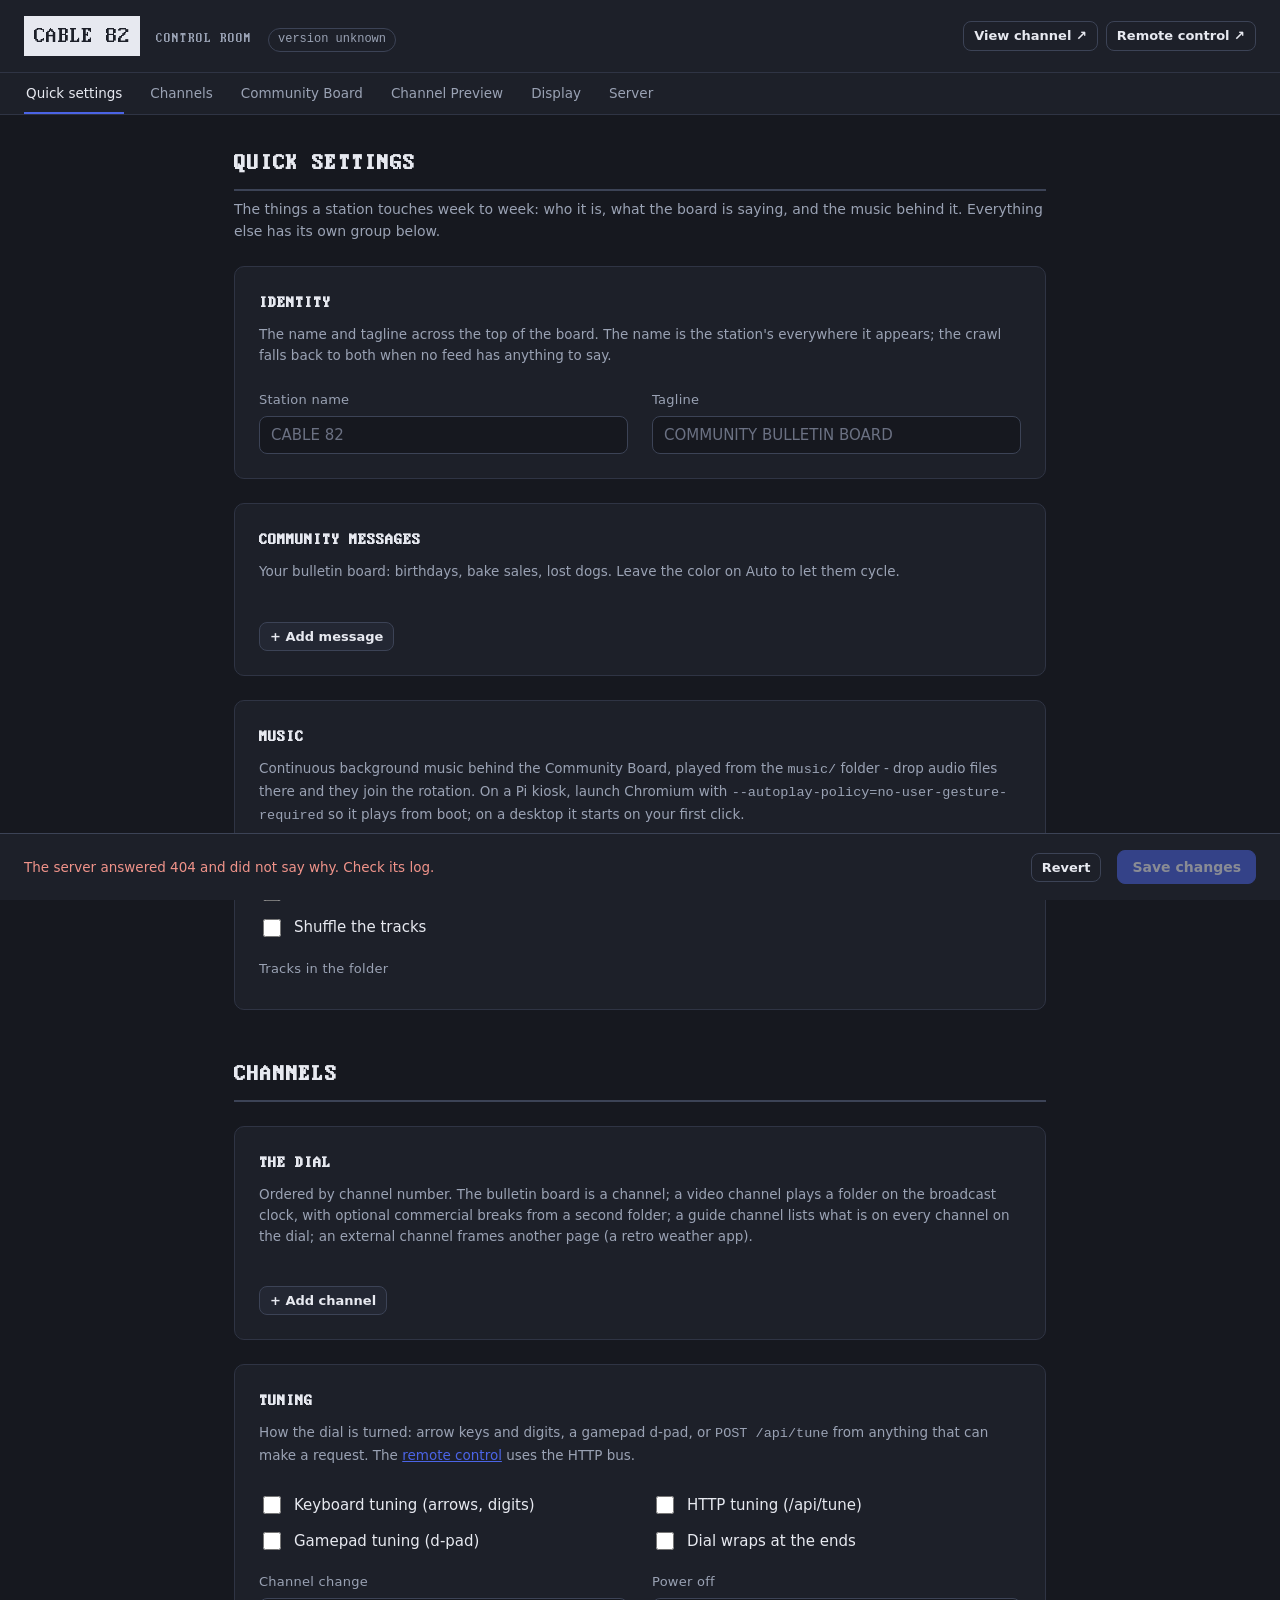
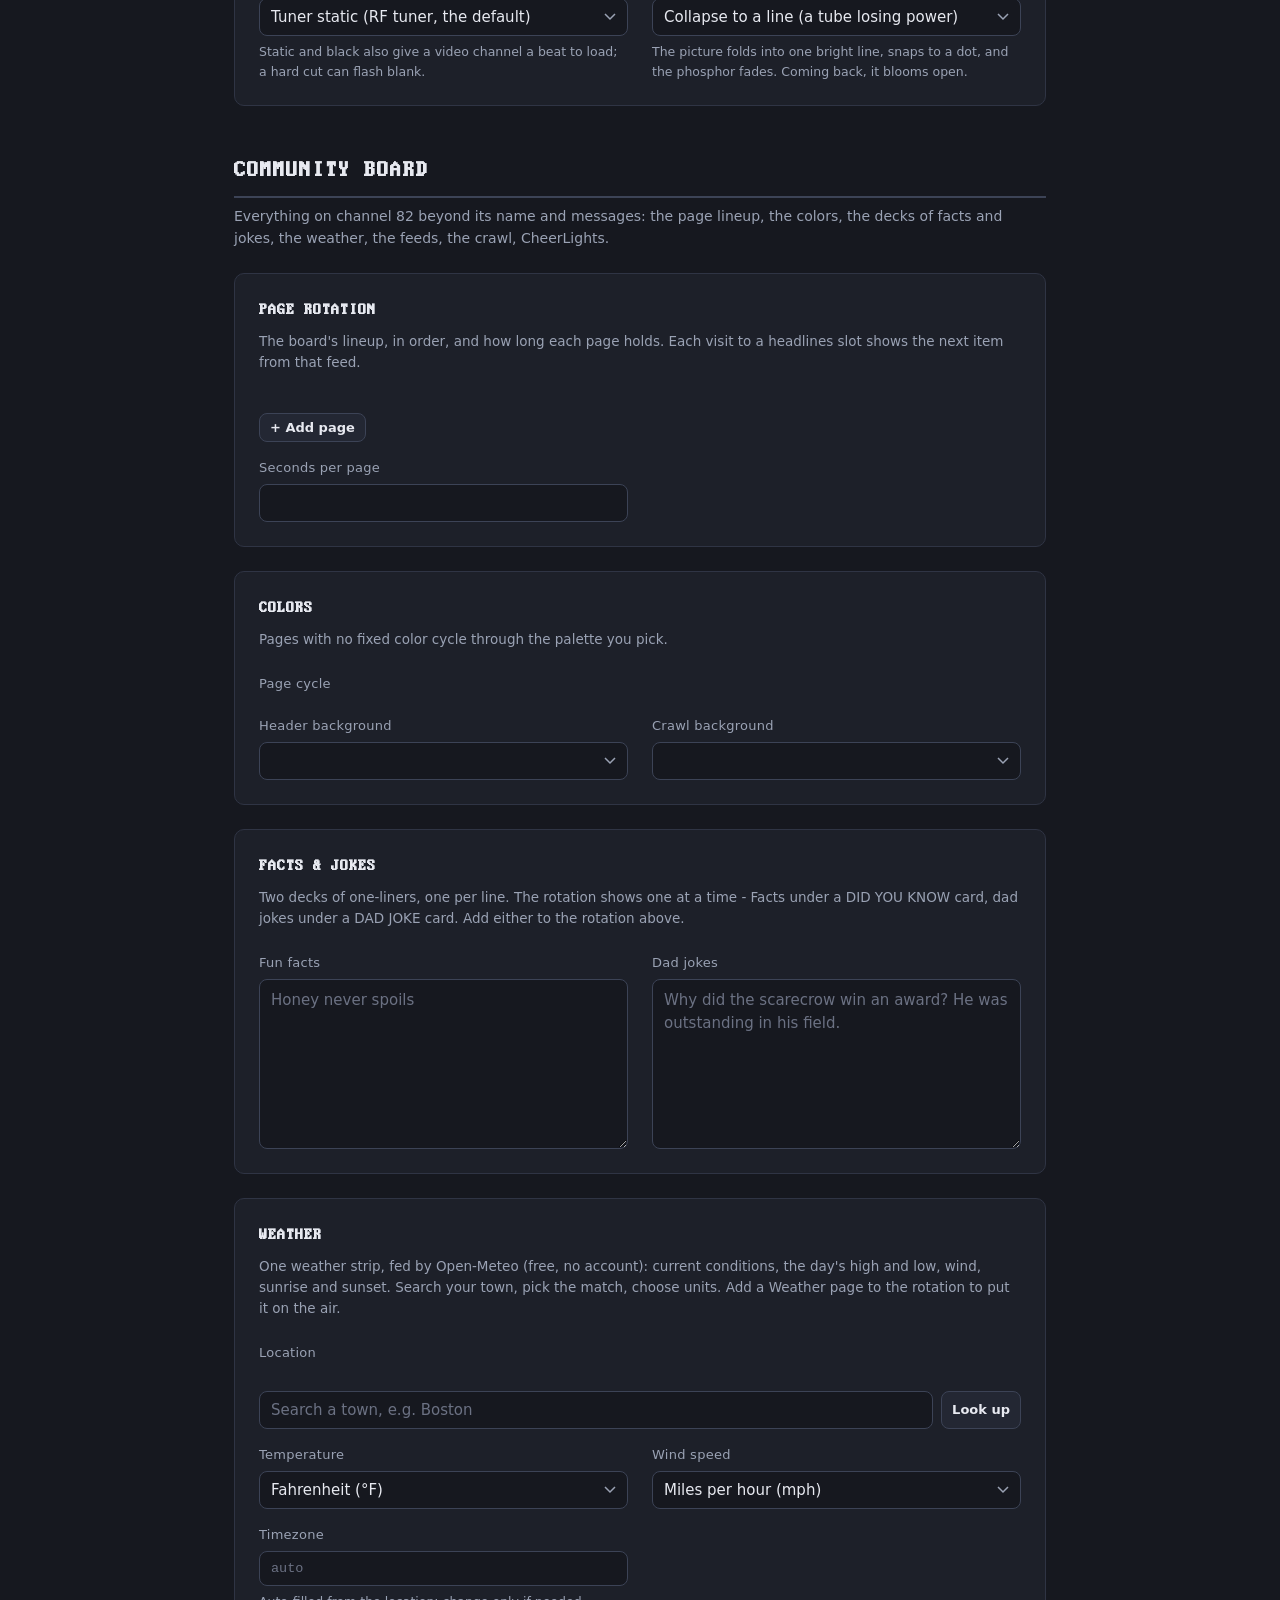
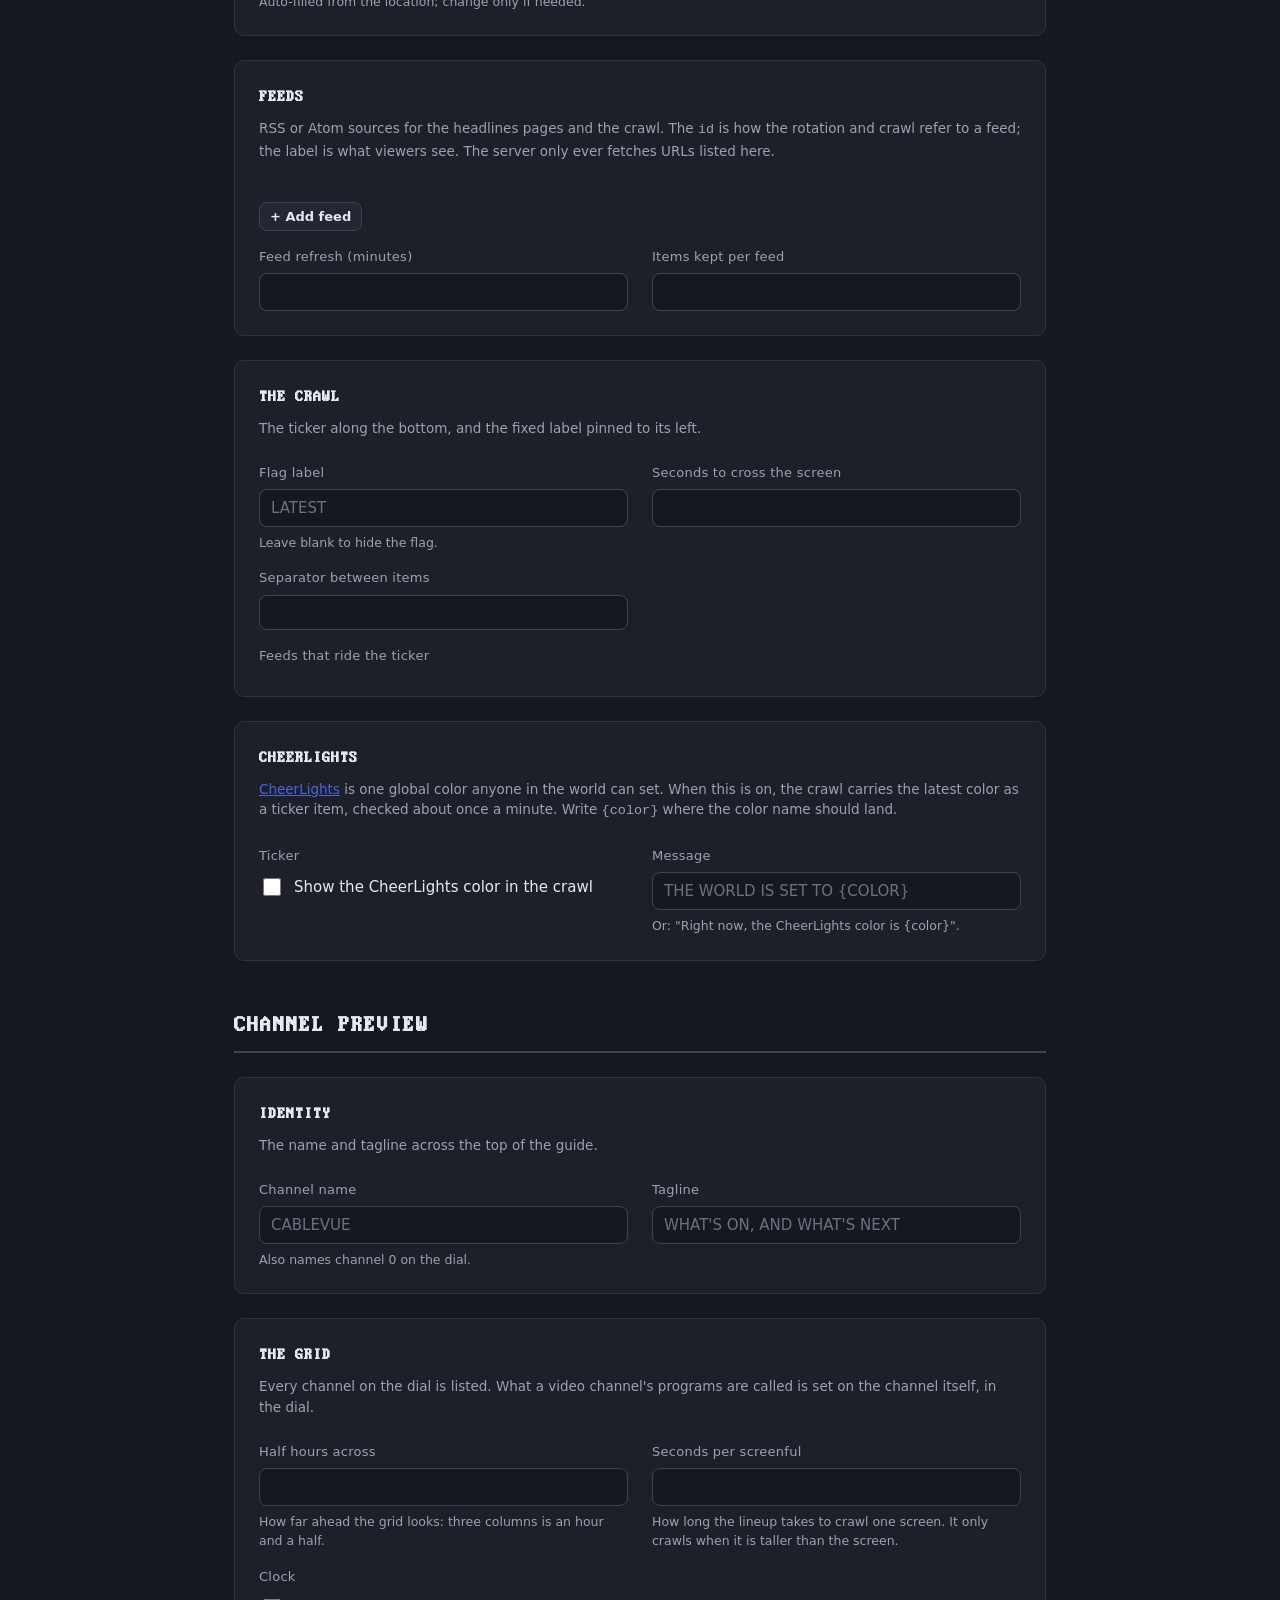
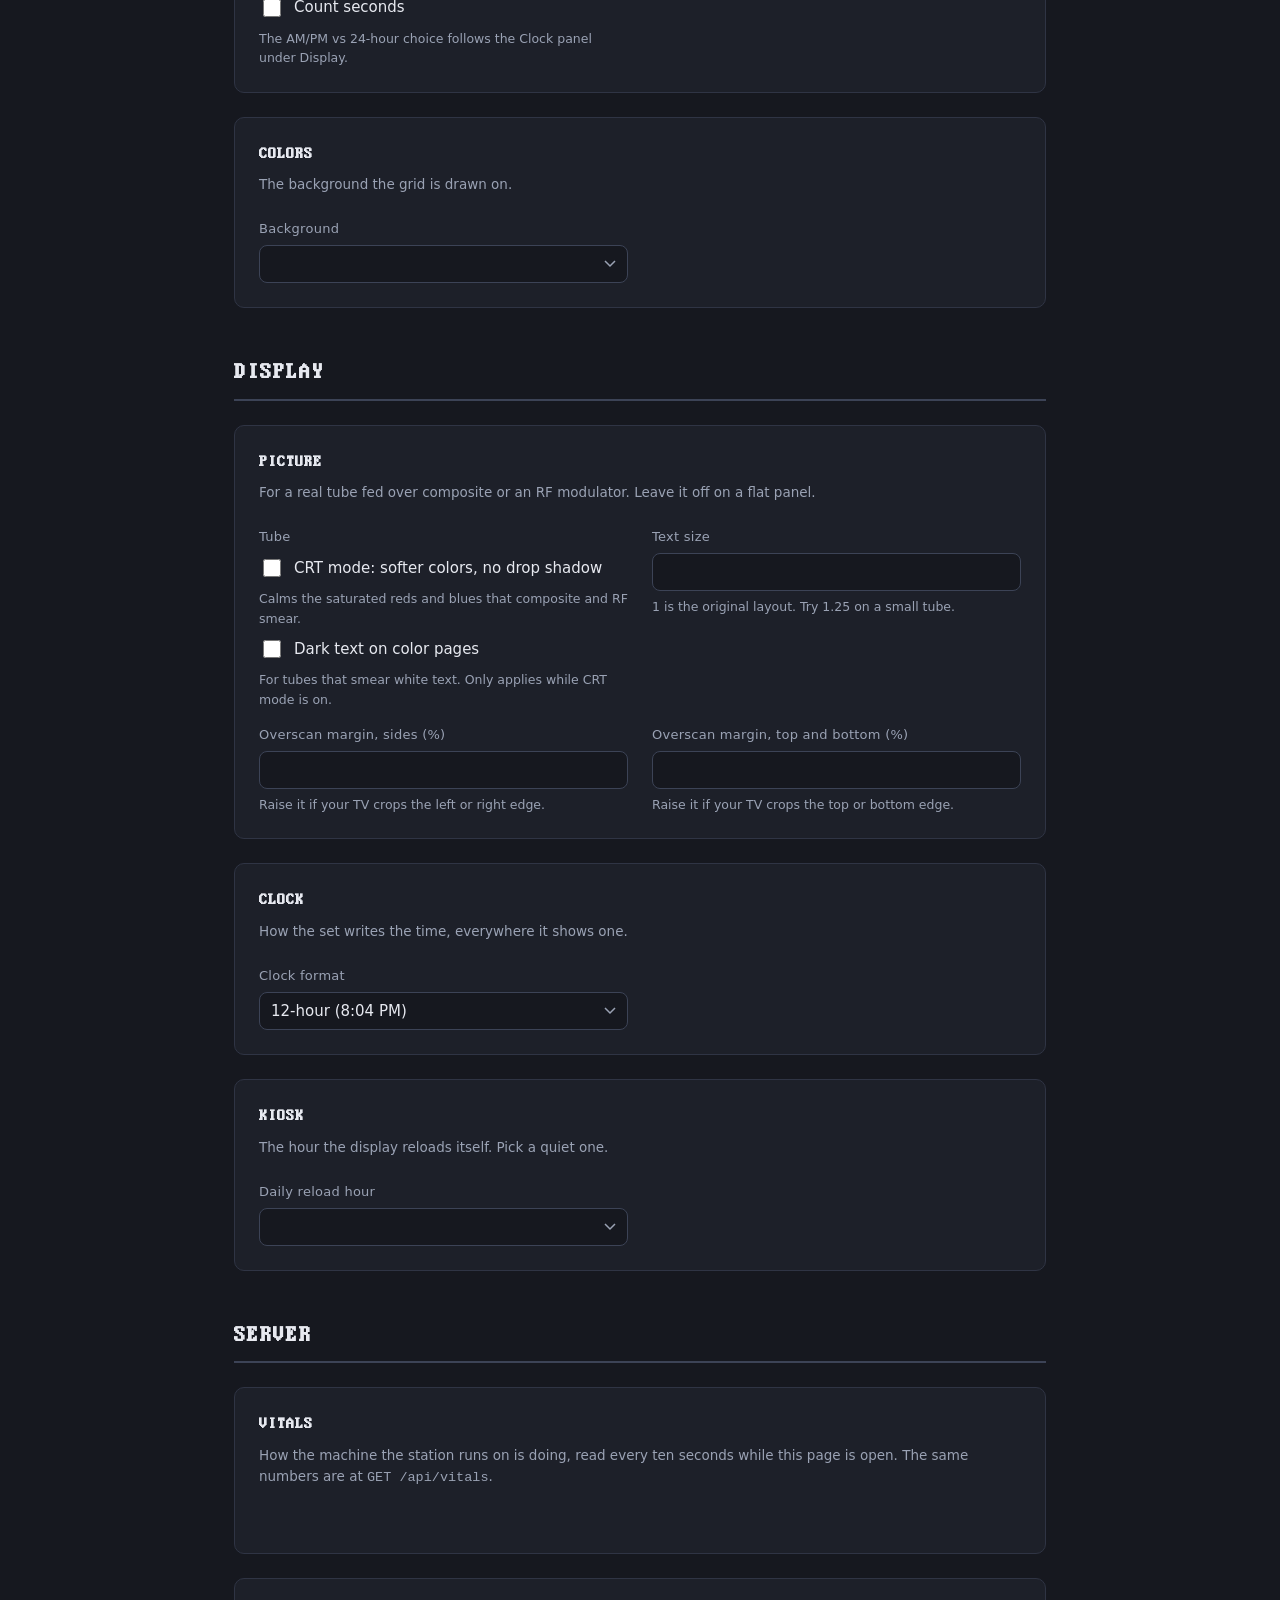
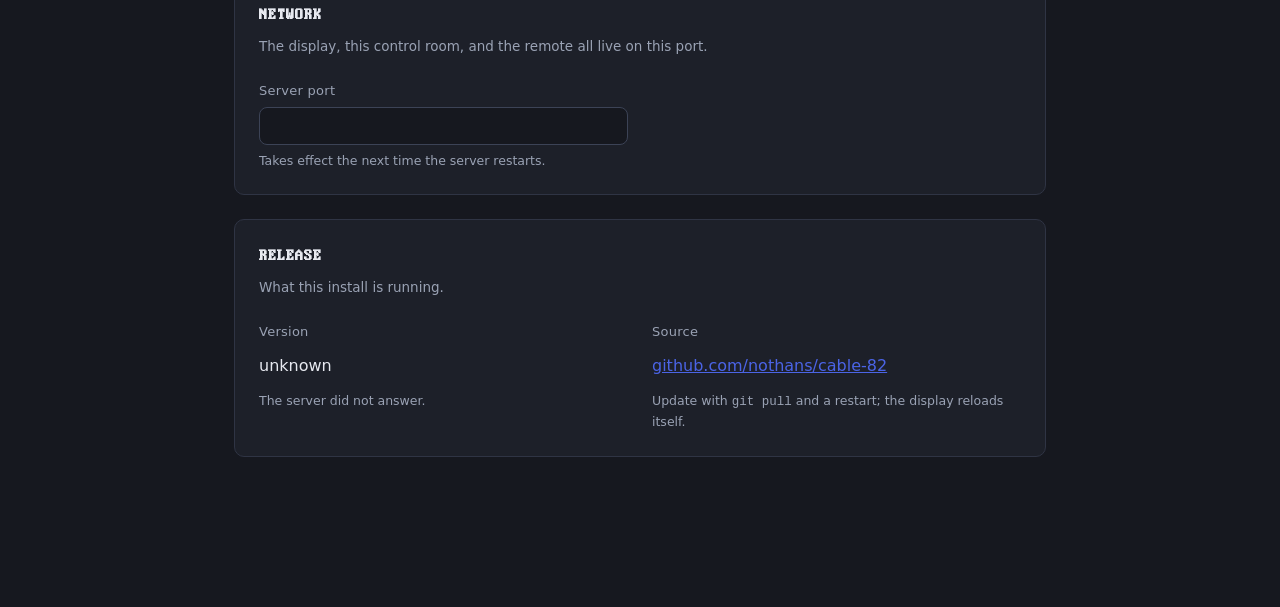
==== commit 26bae204: "refine for 1.0.0: on-screen display, board remote, quick settings, vitals, guide titles, broken conf" ====
--- a/config.html
+++ b/config.html
@@ -141,7 +141,7 @@
     padding: var(--sp-4) var(--sp-3) 140px;
   }
 
-  /* ---- groups: four steps, station to board ---- */
+  /* ---- groups ---- */
 
   section.group { scroll-margin-top: var(--head-h, 120px); }
   section.group + section.group { margin-top: var(--sp-5); }
@@ -154,11 +154,25 @@
     padding-bottom: var(--sp-1);
     border-bottom: 2px solid var(--line-strong);
   }
+  .group-lede { color: var(--ink-dim); font-size: 14px; margin: calc(-1 * var(--sp-2)) 0 var(--sp-3); }
 
   .release-line { padding: 6px 0; }
   .power-row { display: flex; align-items: center; gap: var(--sp-2); flex-wrap: wrap; padding: 4px 0; }
   .power-row button.armed { border-color: var(--danger); color: var(--danger); }
 
+  /* ---- vitals: a read-only grid of what the machine is doing ---- */
+  .vitals {
+    display: grid;
+    grid-template-columns: repeat(3, minmax(0, 1fr));
+    gap: var(--sp-2) var(--sp-3);
+  }
+  @media (max-width: 560px) { .vitals { grid-template-columns: repeat(2, minmax(0, 1fr)); } }
+  .vital label { display: block; font-size: 12.5px; color: var(--ink-dim); letter-spacing: 0.02em; }
+  .vital .v { font-size: 18px; font-variant-numeric: tabular-nums; line-height: 1.3; }
+  .vital .v.warn { color: var(--warn); }
+  .vital .v.bad { color: #f0938a; }
+  .vital .sub { font-size: 12.5px; color: var(--ink-dim); }
+  .vitals-note { font-size: 12.5px; color: var(--ink-dim); margin-top: var(--sp-2); }
 
   /* ---- panels ---- */
 
@@ -190,7 +204,6 @@
     grid-template-columns: repeat(2, minmax(0, 1fr));
     gap: var(--sp-2) var(--sp-3);
   }
-  .grid.one { grid-template-columns: minmax(0, 1fr); }
   @media (max-width: 560px) { .grid { grid-template-columns: minmax(0, 1fr); } }
 
   .field { display: flex; flex-direction: column; gap: 6px; min-width: 0; }
@@ -388,16 +401,20 @@
   .ch-item { flex-wrap: wrap; }
   .ch-item .ch-head { display: flex; flex-wrap: wrap; align-items: center; gap: var(--sp-2); width: 100%; }
   .ch-item .ch-head .toggle { flex-shrink: 0; white-space: nowrap; }
-  .ch-item input.ch-number { width: 5.5em; }
-  .ch-item input.ch-name { flex: 1 1 8em; min-width: 6em; }
-  /* The type picker only needs its own width; the name gets the rest. */
+  .ch-item input.ch-number { width: 5.5em; flex: 0 0 auto; }
+  /* The name takes the slack on a wide screen and shrinks to fit a phone;
+     width: auto so the input's own 100% never forces it onto its own line. */
+  .ch-item input.ch-name { flex: 1 1 8em; min-width: 6em; width: auto; }
   .ch-item .ch-head select { width: auto; flex: 0 0 auto; }
+  .ch-item .ch-head .row-actions { margin-left: auto; }
   .ch-body { width: 100%; display: flex; flex-wrap: wrap; gap: var(--sp-2); align-items: center; padding-left: 2.4em; }
+  @media (max-width: 560px) { .ch-body, .ch-windows { padding-left: 0; } }
   .ch-body .note { opacity: 0.75; }
   /* The body reads as one line ("Breaks from [folder] every [15] min of
      program, [3] spots per break"), so its controls size to their content
      and wrap on a narrow screen instead of stacking full-width. */
   .ch-body select { width: auto; max-width: 100%; }
+  .ch-body input.ch-title { width: 12em; }
   .ch-phrase { display: inline-flex; align-items: center; gap: var(--sp-2); white-space: nowrap; }
   .ch-breaks input[type="number"] { width: 4em; }
   .ch-windows { width: 100%; padding-left: 2.4em; display: flex; flex-direction: column; gap: var(--sp-1); }
@@ -437,118 +454,60 @@
       </div>
     </div>
     <nav class="groupnav" aria-label="Control room sections">
+      <a href="#quick">Quick settings</a>
+      <a href="#channels">Channels</a>
+      <a href="#board">Community Board</a>
+      <a href="#preview">Channel Preview</a>
+      <a href="#display">Display</a>
       <a href="#server">Server</a>
-      <a href="#display">Display</a>
-      <a href="#channels">Channels</a>
-      <a href="#preview">Channel Preview</a>
-      <a href="#board">Community Board</a>
     </nav>
   </header>
 
   <main id="app" aria-busy="true">
 
-    <section class="group" id="server" aria-labelledby="g-server">
-      <h2 class="group-head" id="g-server">Server</h2>
-      <section class="panel" id="p-network">
-        <h3>Network</h3>
-        <p class="hint">The display, this control room, and the remote all live on this port.</p>
-        <div class="grid">
-          <div class="field">
-            <label for="f-port">Server port</label>
-            <input type="number" id="f-port" min="1" max="65535" step="1">
-            <span class="note">Takes effect the next time the server restarts.</span>
-          </div>
-        </div>
-      </section>
-      <section class="panel" id="p-power" hidden>
-        <h3>Power</h3>
-        <p class="hint">Restart or switch off the machine the station runs on. Both stop the station and flush the disks first, which is what keeps a memory card from being corrupted.</p>
-        <div class="grid">
-          <div class="field">
-            <label>Restart</label>
-            <div class="power-row">
-              <button type="button" id="restartHost" class="ghost small">Restart&#8230;</button>
-              <span class="note" id="restartNote">Back on the air in about a minute.</span>
+    <section class="group" id="quick" aria-labelledby="g-quick">
+      <h2 class="group-head" id="g-quick">Quick settings</h2>
+      <p class="group-lede">The things a station touches week to week: who it is, what the board is saying, and the music behind it. Everything else has its own group below.</p>
+      <section class="panel" id="p-identity">
+        <h3>Identity</h3>
+        <p class="hint">The name and tagline across the top of the board. The name is the station's everywhere it appears; the crawl falls back to both when no feed has anything to say.</p>
+        <div class="grid">
+          <div class="field">
+            <label for="f-channelName">Station name</label>
+            <input type="text" id="f-channelName" maxlength="40" placeholder="CABLE 82">
+          </div>
+          <div class="field">
+            <label for="f-tagline">Tagline</label>
+            <input type="text" id="f-tagline" maxlength="60" placeholder="COMMUNITY BULLETIN BOARD">
+          </div>
+        </div>
+      </section>
+      <section class="panel" id="p-messages">
+        <h3>Community messages</h3>
+        <p class="hint">Your bulletin board: birthdays, bake sales, lost dogs. Leave the color on Auto to let them cycle.</p>
+        <div id="messages" class="list"></div>
+        <button type="button" id="addMessage" class="small add-row">+ Add message</button>
+      </section>
+      <section class="panel" id="p-music">
+        <h3>Music</h3>
+        <p class="hint">Continuous background music behind the Community Board, played from the <code>music/</code> folder - drop audio files there and they join the rotation. On a Pi kiosk, launch Chromium with <code>--autoplay-policy=no-user-gesture-required</code> so it plays from boot; on a desktop it starts on your first click.</p>
+        <div class="grid">
+          <div class="field">
+            <label>Playback</label>
+            <div class="toggle"><input type="checkbox" id="f-musicEnabled"><label for="f-musicEnabled">Play background music</label></div>
+            <div class="toggle"><input type="checkbox" id="f-musicShuffle"><label for="f-musicShuffle">Shuffle the tracks</label></div>
+          </div>
+          <div class="field">
+            <label for="f-musicVolume">Volume</label>
+            <div class="range-row">
+              <input type="range" id="f-musicVolume" min="0" max="100" step="1">
+              <output id="musicVolumeOut">60%</output>
             </div>
           </div>
-          <div class="field">
-            <label>Shut down</label>
-            <div class="power-row">
-              <button type="button" id="shutdownHost" class="ghost small">Shut down&#8230;</button>
-              <span class="note" id="shutdownNote">Wait for the green light to stop blinking, then pull the power.</span>
-            </div>
-          </div>
-        </div>
-      </section>
-      <section class="panel" id="p-release">
-        <h3>Release</h3>
-        <p class="hint">What this install is running.</p>
-        <div class="grid">
-          <div class="field">
-            <label>Version</label>
-            <div id="releaseVersion" class="release-line mono">&hellip;</div>
-            <span class="note" id="releaseNote"></span>
-          </div>
-          <div class="field">
-            <label>Source</label>
-            <div class="release-line"><a id="releaseRepo" href="https://github.com/nothans/cable-82" target="_blank" rel="noopener">github.com/nothans/cable-82</a></div>
-            <span class="note">Update with <code>git pull</code> and a restart; the display reloads itself.</span>
-          </div>
-        </div>
-      </section>
-    </section>
-
-    <section class="group" id="display" aria-labelledby="g-display">
-      <h2 class="group-head" id="g-display">Display</h2>
-      <section class="panel" id="p-picture">
-        <h3>Picture</h3>
-        <p class="hint">For a real tube fed over composite or an RF modulator. Leave it off on a flat panel.</p>
-        <div class="grid">
-          <div class="field">
-            <label>Tube</label>
-            <div class="toggle"><input type="checkbox" id="f-crtMode"><label for="f-crtMode">CRT mode: softer colors, no drop shadow</label></div>
-            <span class="note">Calms the saturated reds and blues that composite and RF smear.</span>
-            <div class="toggle"><input type="checkbox" id="f-crtInkText"><label for="f-crtInkText">Dark text on color pages</label></div>
-            <span class="note">For tubes that smear white text. Only applies while CRT mode is on.</span>
-          </div>
-          <div class="field">
-            <label for="f-textScale">Text size</label>
-            <input type="number" id="f-textScale" min="1" max="1.5" step="0.05">
-            <span class="note">1 is the original layout. Try 1.25 on a small tube.</span>
-          </div>
-          <div class="field">
-            <label for="f-overscanX">Overscan margin, sides (%)</label>
-            <input type="number" id="f-overscanX" min="0" max="15" step="1">
-            <span class="note">Raise it if your TV crops the left or right edge.</span>
-          </div>
-          <div class="field">
-            <label for="f-overscanY">Overscan margin, top and bottom (%)</label>
-            <input type="number" id="f-overscanY" min="0" max="15" step="1">
-            <span class="note">Raise it if your TV crops the top or bottom edge.</span>
-          </div>
-        </div>
-      </section>
-      <section class="panel" id="p-clock">
-        <h3>Clock</h3>
-        <p class="hint">How the set writes the time, everywhere it shows one.</p>
-        <div class="grid">
-          <div class="field">
-            <label for="f-timeFormat">Clock format</label>
-            <select id="f-timeFormat">
-              <option value="12h">12-hour (8:04 PM)</option>
-              <option value="24h">24-hour (20:04)</option>
-            </select>
-          </div>
-        </div>
-      </section>
-      <section class="panel" id="p-kiosk">
-        <h3>Kiosk</h3>
-        <p class="hint">The hour the display reloads itself. Pick a quiet one.</p>
-        <div class="grid">
-          <div class="field">
-            <label for="f-dailyReloadHour">Daily reload hour</label>
-            <select id="f-dailyReloadHour"></select>
-          </div>
+        </div>
+        <div class="field" style="margin-top: var(--sp-2);">
+          <label>Tracks in the folder <span id="trackCount" class="count"></span></label>
+          <div id="trackList" class="track-list"></div>
         </div>
       </section>
     </section>
@@ -598,72 +557,9 @@
       </section>
     </section>
 
-    <section class="group" id="preview" aria-labelledby="g-preview">
-      <h2 class="group-head" id="g-preview">Channel Preview</h2>
-      <section class="panel" id="p-preview-identity">
-        <h3>Identity</h3>
-        <p class="hint">The name and tagline across the top of the guide.</p>
-        <div class="grid">
-          <div class="field">
-            <label for="f-previewName">Channel name</label>
-            <input type="text" id="f-previewName" maxlength="40" placeholder="CABLEVUE">
-            <span class="note">Also names channel 0 on the dial.</span>
-          </div>
-          <div class="field">
-            <label for="f-previewTagline">Tagline</label>
-            <input type="text" id="f-previewTagline" maxlength="60" placeholder="WHAT'S ON, AND WHAT'S NEXT">
-          </div>
-        </div>
-      </section>
-      <section class="panel" id="p-preview-grid">
-        <h3>The grid</h3>
-        <p class="hint">Every channel on the dial is listed.</p>
-        <div class="grid">
-          <div class="field">
-            <label for="f-previewSlots">Half hours across</label>
-            <input type="number" id="f-previewSlots" min="2" max="4" step="1">
-            <span class="note">How far ahead the grid looks: three columns is an hour and a half.</span>
-          </div>
-          <div class="field">
-            <label for="f-previewScroll">Seconds per screenful</label>
-            <input type="number" id="f-previewScroll" min="4" max="120" step="1">
-            <span class="note">How long the lineup takes to crawl one screen. It only crawls when it is taller than the screen.</span>
-          </div>
-          <div class="field">
-            <label>Clock</label>
-            <div class="toggle"><input type="checkbox" id="f-previewSeconds"><label for="f-previewSeconds">Count seconds</label></div>
-            <span class="note">The AM/PM vs 24-hour choice follows the Clock panel under Display.</span>
-          </div>
-        </div>
-      </section>
-      <section class="panel" id="p-preview-colors">
-        <h3>Colors</h3>
-        <p class="hint">The background the grid is drawn on.</p>
-        <div class="grid">
-          <div class="field">
-            <label for="f-previewBg">Background</label>
-            <select id="f-previewBg"></select>
-          </div>
-        </div>
-      </section>
-    </section>
-
     <section class="group" id="board" aria-labelledby="g-board">
       <h2 class="group-head" id="g-board">Community Board</h2>
-      <section class="panel" id="p-identity">
-        <h3>Identity</h3>
-        <p class="hint">The name and tagline across the top of the board.</p>
-        <div class="grid">
-          <div class="field">
-            <label for="f-channelName">Channel name</label>
-            <input type="text" id="f-channelName" maxlength="40" placeholder="CABLE 82">
-          </div>
-          <div class="field">
-            <label for="f-tagline">Tagline</label>
-            <input type="text" id="f-tagline" maxlength="60" placeholder="COMMUNITY BULLETIN BOARD">
-          </div>
-        </div>
-      </section>
+      <p class="group-lede">Everything on channel 82 beyond its name and messages: the page lineup, the colors, the decks of facts and jokes, the weather, the feeds, the crawl, CheerLights.</p>
       <section class="panel" id="p-rotation">
         <h3>Page rotation</h3>
         <p class="hint">The board's lineup, in order, and how long each page holds. Each visit to a headlines slot shows the next item from that feed.</p>
@@ -676,11 +572,23 @@
           </div>
         </div>
       </section>
-      <section class="panel" id="p-messages">
-        <h3>Community messages</h3>
-        <p class="hint">Your bulletin board: birthdays, bake sales, lost dogs. Leave the color on Auto to let them cycle.</p>
-        <div id="messages" class="list"></div>
-        <button type="button" id="addMessage" class="small add-row">+ Add message</button>
+      <section class="panel" id="p-colors">
+        <h3>Colors</h3>
+        <p class="hint">Pages with no fixed color cycle through the palette you pick.</p>
+        <div class="field">
+          <label>Page cycle</label>
+          <div id="pageCycle" class="chips"></div>
+        </div>
+        <div class="grid" style="margin-top: var(--sp-2);">
+          <div class="field">
+            <label for="f-headerBg">Header background</label>
+            <select id="f-headerBg"></select>
+          </div>
+          <div class="field">
+            <label for="f-crawlBg">Crawl background</label>
+            <select id="f-crawlBg"></select>
+          </div>
+        </div>
       </section>
       <section class="panel" id="p-facts">
         <h3>Facts &amp; jokes</h3>
@@ -784,43 +692,165 @@
           </div>
         </div>
       </section>
-      <section class="panel" id="p-music">
-        <h3>Music</h3>
-        <p class="hint">Continuous background music behind the Community Board, played from the <code>music/</code> folder - drop audio files there and they join the rotation. On a Pi kiosk, launch Chromium with <code>--autoplay-policy=no-user-gesture-required</code> so it plays from boot; on a desktop it starts on your first click.</p>
-        <div class="grid">
-          <div class="field">
-            <label>Playback</label>
-            <div class="toggle"><input type="checkbox" id="f-musicEnabled"><label for="f-musicEnabled">Play background music</label></div>
-            <div class="toggle"><input type="checkbox" id="f-musicShuffle"><label for="f-musicShuffle">Shuffle the tracks</label></div>
-          </div>
-          <div class="field">
-            <label for="f-musicVolume">Volume</label>
-            <div class="range-row">
-              <input type="range" id="f-musicVolume" min="0" max="100" step="1">
-              <output id="musicVolumeOut">60%</output>
+    </section>
+
+    <section class="group" id="preview" aria-labelledby="g-preview">
+      <h2 class="group-head" id="g-preview">Channel Preview</h2>
+      <section class="panel" id="p-preview-identity">
+        <h3>Identity</h3>
+        <p class="hint">The name and tagline across the top of the guide.</p>
+        <div class="grid">
+          <div class="field">
+            <label for="f-previewName">Channel name</label>
+            <input type="text" id="f-previewName" maxlength="40" placeholder="CABLEVUE">
+            <span class="note">Also names channel 0 on the dial.</span>
+          </div>
+          <div class="field">
+            <label for="f-previewTagline">Tagline</label>
+            <input type="text" id="f-previewTagline" maxlength="60" placeholder="WHAT'S ON, AND WHAT'S NEXT">
+          </div>
+        </div>
+      </section>
+      <section class="panel" id="p-preview-grid">
+        <h3>The grid</h3>
+        <p class="hint">Every channel on the dial is listed. What a video channel's programs are called is set on the channel itself, in the dial.</p>
+        <div class="grid">
+          <div class="field">
+            <label for="f-previewSlots">Half hours across</label>
+            <input type="number" id="f-previewSlots" min="2" max="4" step="1">
+            <span class="note">How far ahead the grid looks: three columns is an hour and a half.</span>
+          </div>
+          <div class="field">
+            <label for="f-previewScroll">Seconds per screenful</label>
+            <input type="number" id="f-previewScroll" min="4" max="120" step="1">
+            <span class="note">How long the lineup takes to crawl one screen. It only crawls when it is taller than the screen.</span>
+          </div>
+          <div class="field">
+            <label>Clock</label>
+            <div class="toggle"><input type="checkbox" id="f-previewSeconds"><label for="f-previewSeconds">Count seconds</label></div>
+            <span class="note">The AM/PM vs 24-hour choice follows the Clock panel under Display.</span>
+          </div>
+        </div>
+      </section>
+      <section class="panel" id="p-preview-colors">
+        <h3>Colors</h3>
+        <p class="hint">The background the grid is drawn on.</p>
+        <div class="grid">
+          <div class="field">
+            <label for="f-previewBg">Background</label>
+            <select id="f-previewBg"></select>
+          </div>
+        </div>
+      </section>
+    </section>
+
+    <section class="group" id="display" aria-labelledby="g-display">
+      <h2 class="group-head" id="g-display">Display</h2>
+      <section class="panel" id="p-picture">
+        <h3>Picture</h3>
+        <p class="hint">For a real tube fed over composite or an RF modulator. Leave it off on a flat panel.</p>
+        <div class="grid">
+          <div class="field">
+            <label>Tube</label>
+            <div class="toggle"><input type="checkbox" id="f-crtMode"><label for="f-crtMode">CRT mode: softer colors, no drop shadow</label></div>
+            <span class="note">Calms the saturated reds and blues that composite and RF smear.</span>
+            <div class="toggle"><input type="checkbox" id="f-crtInkText"><label for="f-crtInkText">Dark text on color pages</label></div>
+            <span class="note">For tubes that smear white text. Only applies while CRT mode is on.</span>
+          </div>
+          <div class="field">
+            <label for="f-textScale">Text size</label>
+            <input type="number" id="f-textScale" min="1" max="1.5" step="0.05">
+            <span class="note">1 is the original layout. Try 1.25 on a small tube.</span>
+          </div>
+          <div class="field">
+            <label for="f-overscanX">Overscan margin, sides (%)</label>
+            <input type="number" id="f-overscanX" min="0" max="15" step="1">
+            <span class="note">Raise it if your TV crops the left or right edge.</span>
+          </div>
+          <div class="field">
+            <label for="f-overscanY">Overscan margin, top and bottom (%)</label>
+            <input type="number" id="f-overscanY" min="0" max="15" step="1">
+            <span class="note">Raise it if your TV crops the top or bottom edge.</span>
+          </div>
+        </div>
+      </section>
+      <section class="panel" id="p-clock">
+        <h3>Clock</h3>
+        <p class="hint">How the set writes the time, everywhere it shows one.</p>
+        <div class="grid">
+          <div class="field">
+            <label for="f-timeFormat">Clock format</label>
+            <select id="f-timeFormat">
+              <option value="12h">12-hour (8:04 PM)</option>
+              <option value="24h">24-hour (20:04)</option>
+            </select>
+          </div>
+        </div>
+      </section>
+      <section class="panel" id="p-kiosk">
+        <h3>Kiosk</h3>
+        <p class="hint">The hour the display reloads itself. Pick a quiet one.</p>
+        <div class="grid">
+          <div class="field">
+            <label for="f-dailyReloadHour">Daily reload hour</label>
+            <select id="f-dailyReloadHour"></select>
+          </div>
+        </div>
+      </section>
+    </section>
+
+    <section class="group" id="server" aria-labelledby="g-server">
+      <h2 class="group-head" id="g-server">Server</h2>
+      <section class="panel" id="p-vitals">
+        <h3>Vitals</h3>
+        <p class="hint">How the machine the station runs on is doing, read every ten seconds while this page is open. The same numbers are at <code>GET /api/vitals</code>.</p>
+        <div class="vitals" id="vitals"></div>
+        <p class="vitals-note" id="vitalsNote"></p>
+      </section>
+      <section class="panel" id="p-network">
+        <h3>Network</h3>
+        <p class="hint">The display, this control room, and the remote all live on this port.</p>
+        <div class="grid">
+          <div class="field">
+            <label for="f-port">Server port</label>
+            <input type="number" id="f-port" min="1" max="65535" step="1">
+            <span class="note">Takes effect the next time the server restarts.</span>
+          </div>
+        </div>
+      </section>
+      <section class="panel" id="p-power" hidden>
+        <h3>Power</h3>
+        <p class="hint">Restart or switch off the machine the station runs on. Both stop the station and flush the disks first, which is what keeps a memory card from being corrupted.</p>
+        <div class="grid">
+          <div class="field">
+            <label>Restart</label>
+            <div class="power-row">
+              <button type="button" id="restartHost" class="ghost small">Restart&#8230;</button>
+              <span class="note" id="restartNote">Back on the air in about a minute.</span>
             </div>
           </div>
-        </div>
-        <div class="field" style="margin-top: var(--sp-2);">
-          <label>Tracks in the folder <span id="trackCount" class="count"></span></label>
-          <div id="trackList" class="track-list"></div>
-        </div>
-      </section>
-      <section class="panel" id="p-colors">
-        <h3>Colors</h3>
-        <p class="hint">Pages with no fixed color cycle through the palette you pick.</p>
-        <div class="field">
-          <label>Page cycle</label>
-          <div id="pageCycle" class="chips"></div>
-        </div>
-        <div class="grid" style="margin-top: var(--sp-2);">
-          <div class="field">
-            <label for="f-headerBg">Header background</label>
-            <select id="f-headerBg"></select>
-          </div>
-          <div class="field">
-            <label for="f-crawlBg">Crawl background</label>
-            <select id="f-crawlBg"></select>
+          <div class="field">
+            <label>Shut down</label>
+            <div class="power-row">
+              <button type="button" id="shutdownHost" class="ghost small">Shut down&#8230;</button>
+              <span class="note" id="shutdownNote">Wait for the green light to stop blinking, then pull the power.</span>
+            </div>
+          </div>
+        </div>
+      </section>
+      <section class="panel" id="p-release">
+        <h3>Release</h3>
+        <p class="hint">What this install is running.</p>
+        <div class="grid">
+          <div class="field">
+            <label>Version</label>
+            <div id="releaseVersion" class="release-line mono">&hellip;</div>
+            <span class="note" id="releaseNote"></span>
+          </div>
+          <div class="field">
+            <label>Source</label>
+            <div class="release-line"><a id="releaseRepo" href="https://github.com/nothans/cable-82" target="_blank" rel="noopener">github.com/nothans/cable-82</a></div>
+            <span class="note">Update with <code>git pull</code> and a restart; the display reloads itself.</span>
           </div>
         </div>
       </section>
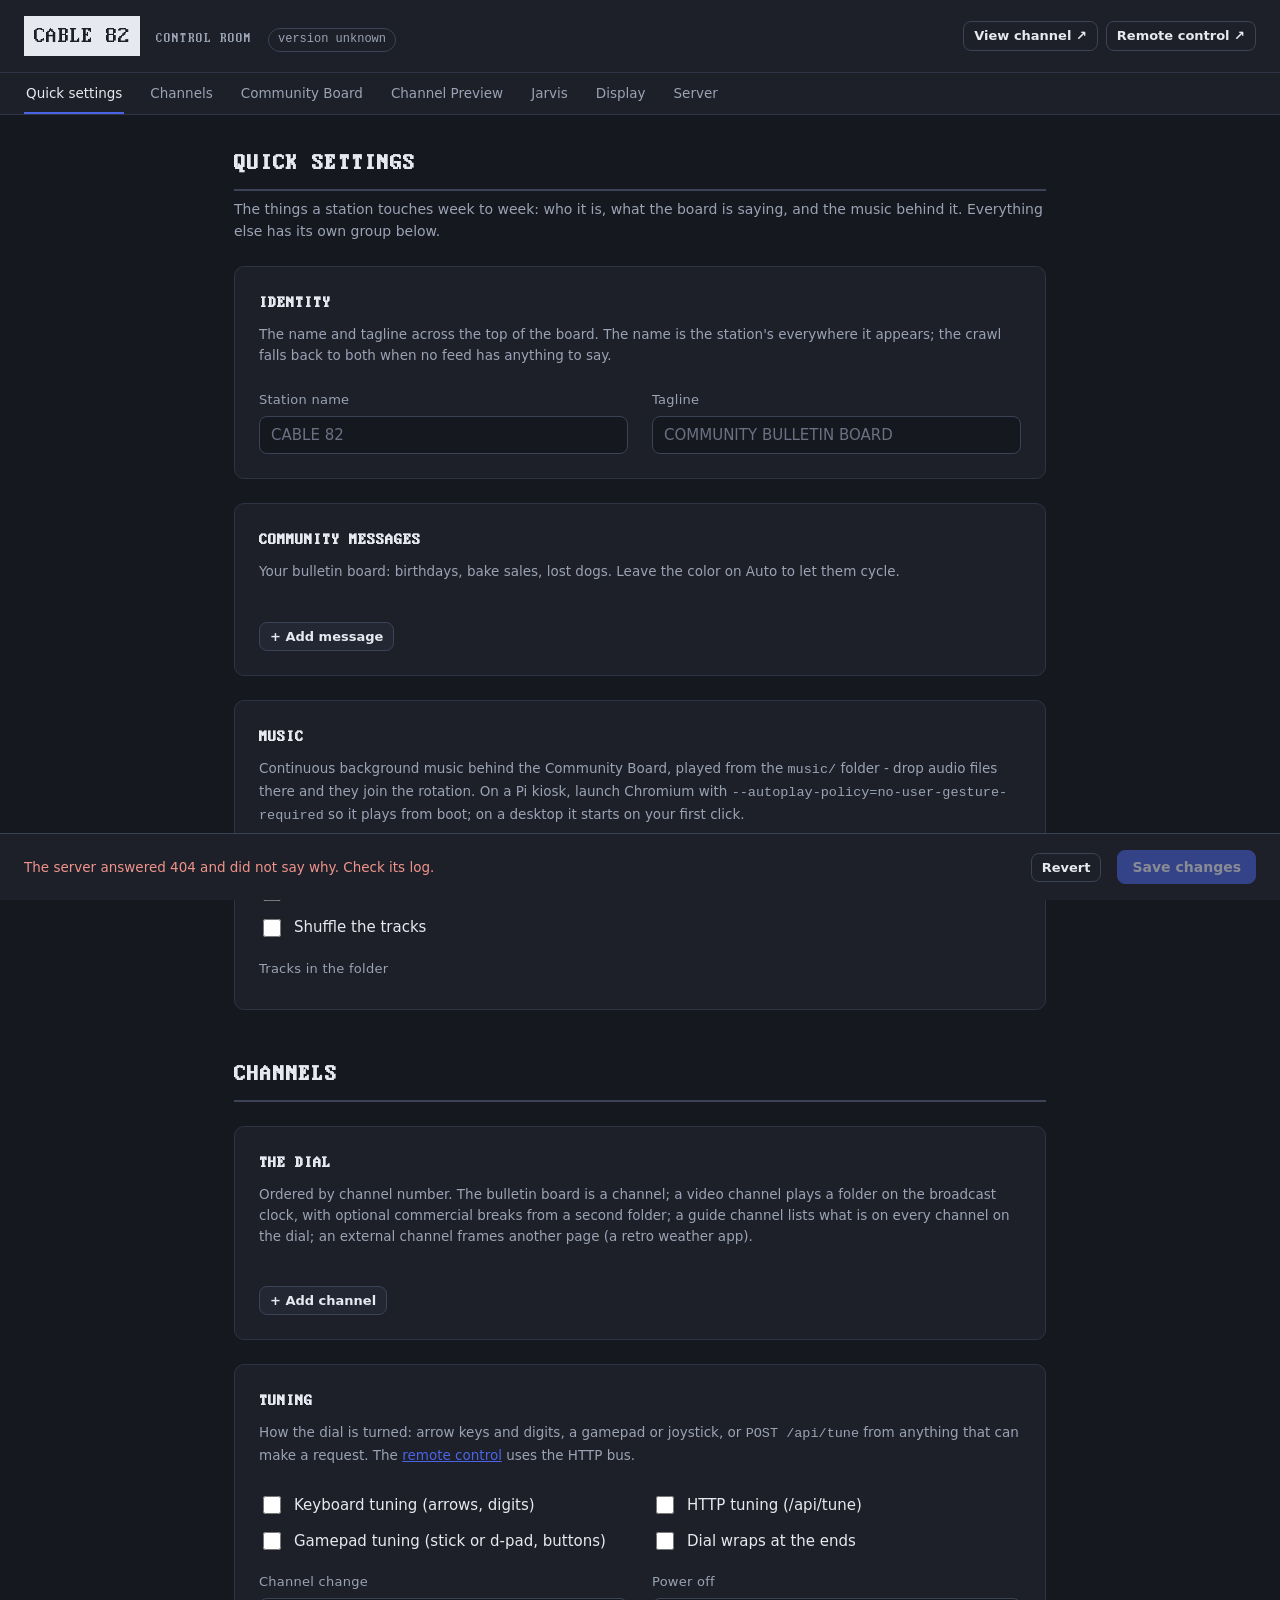
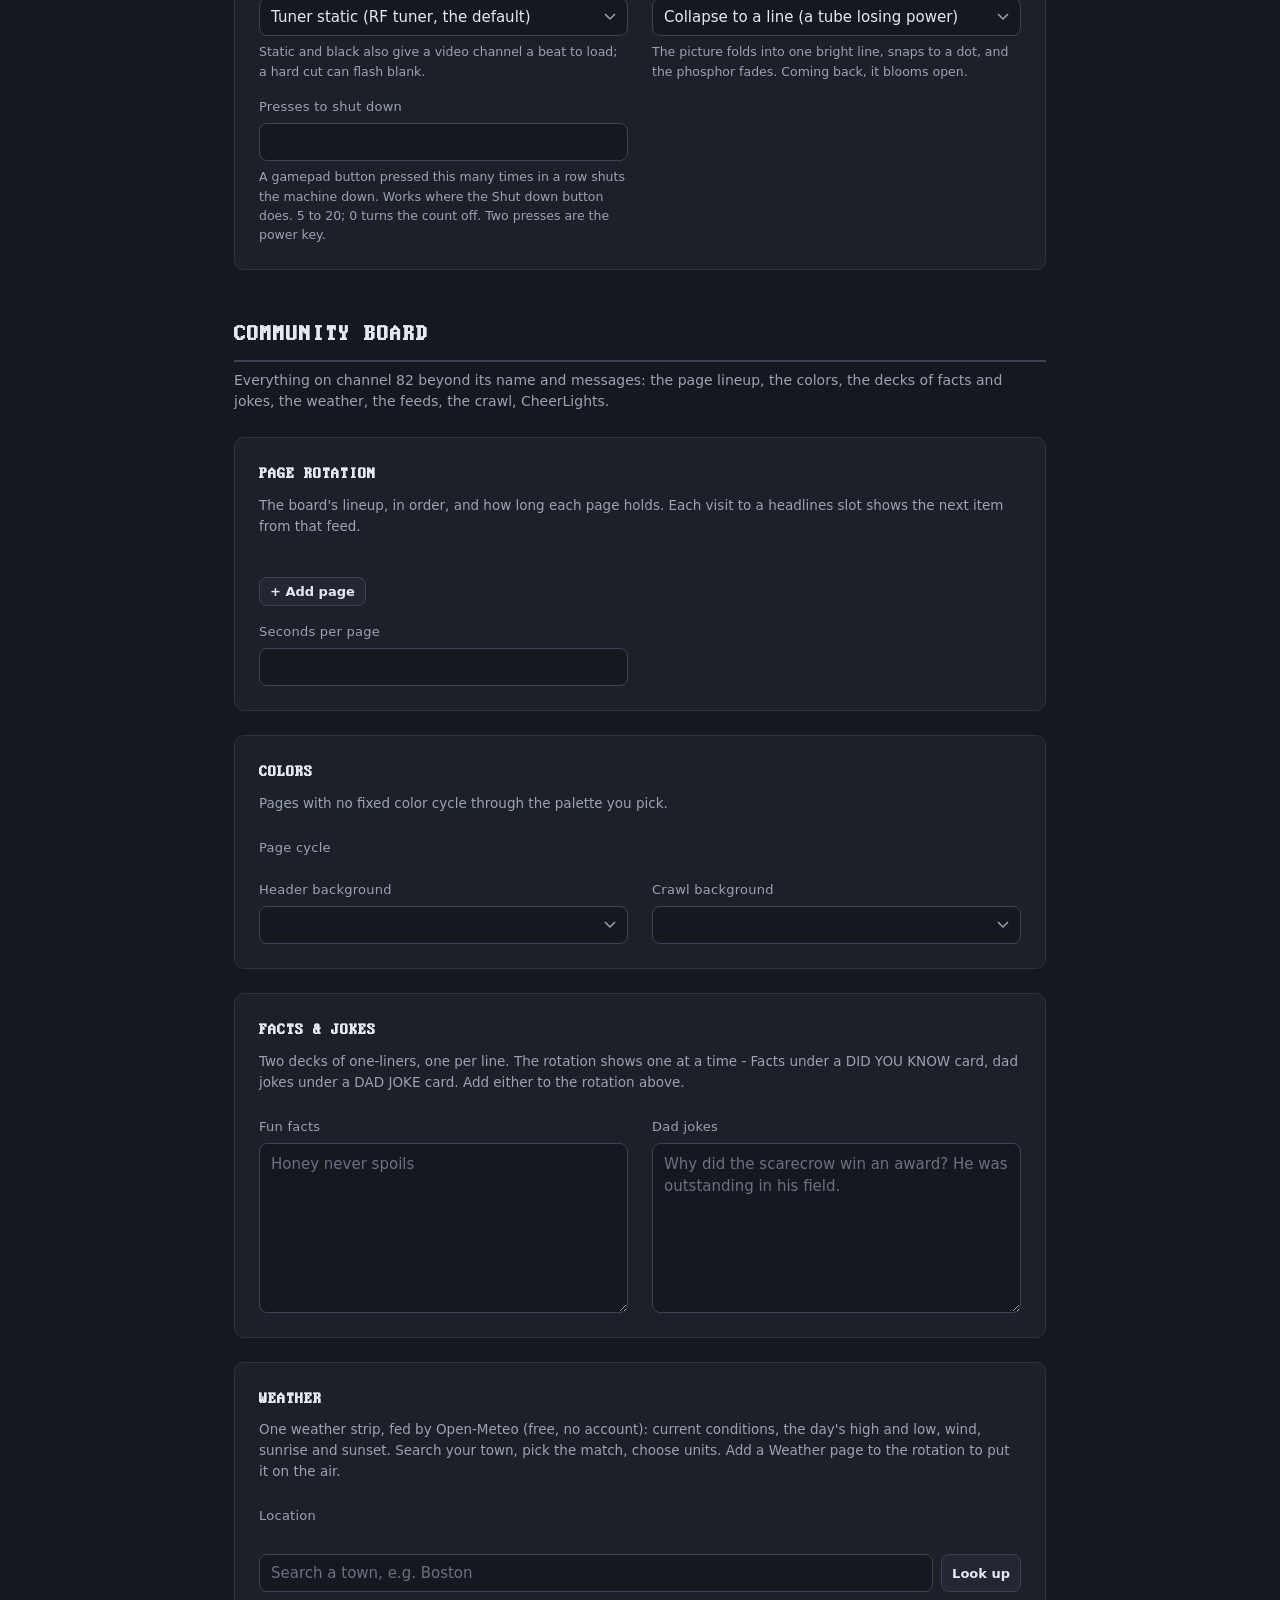
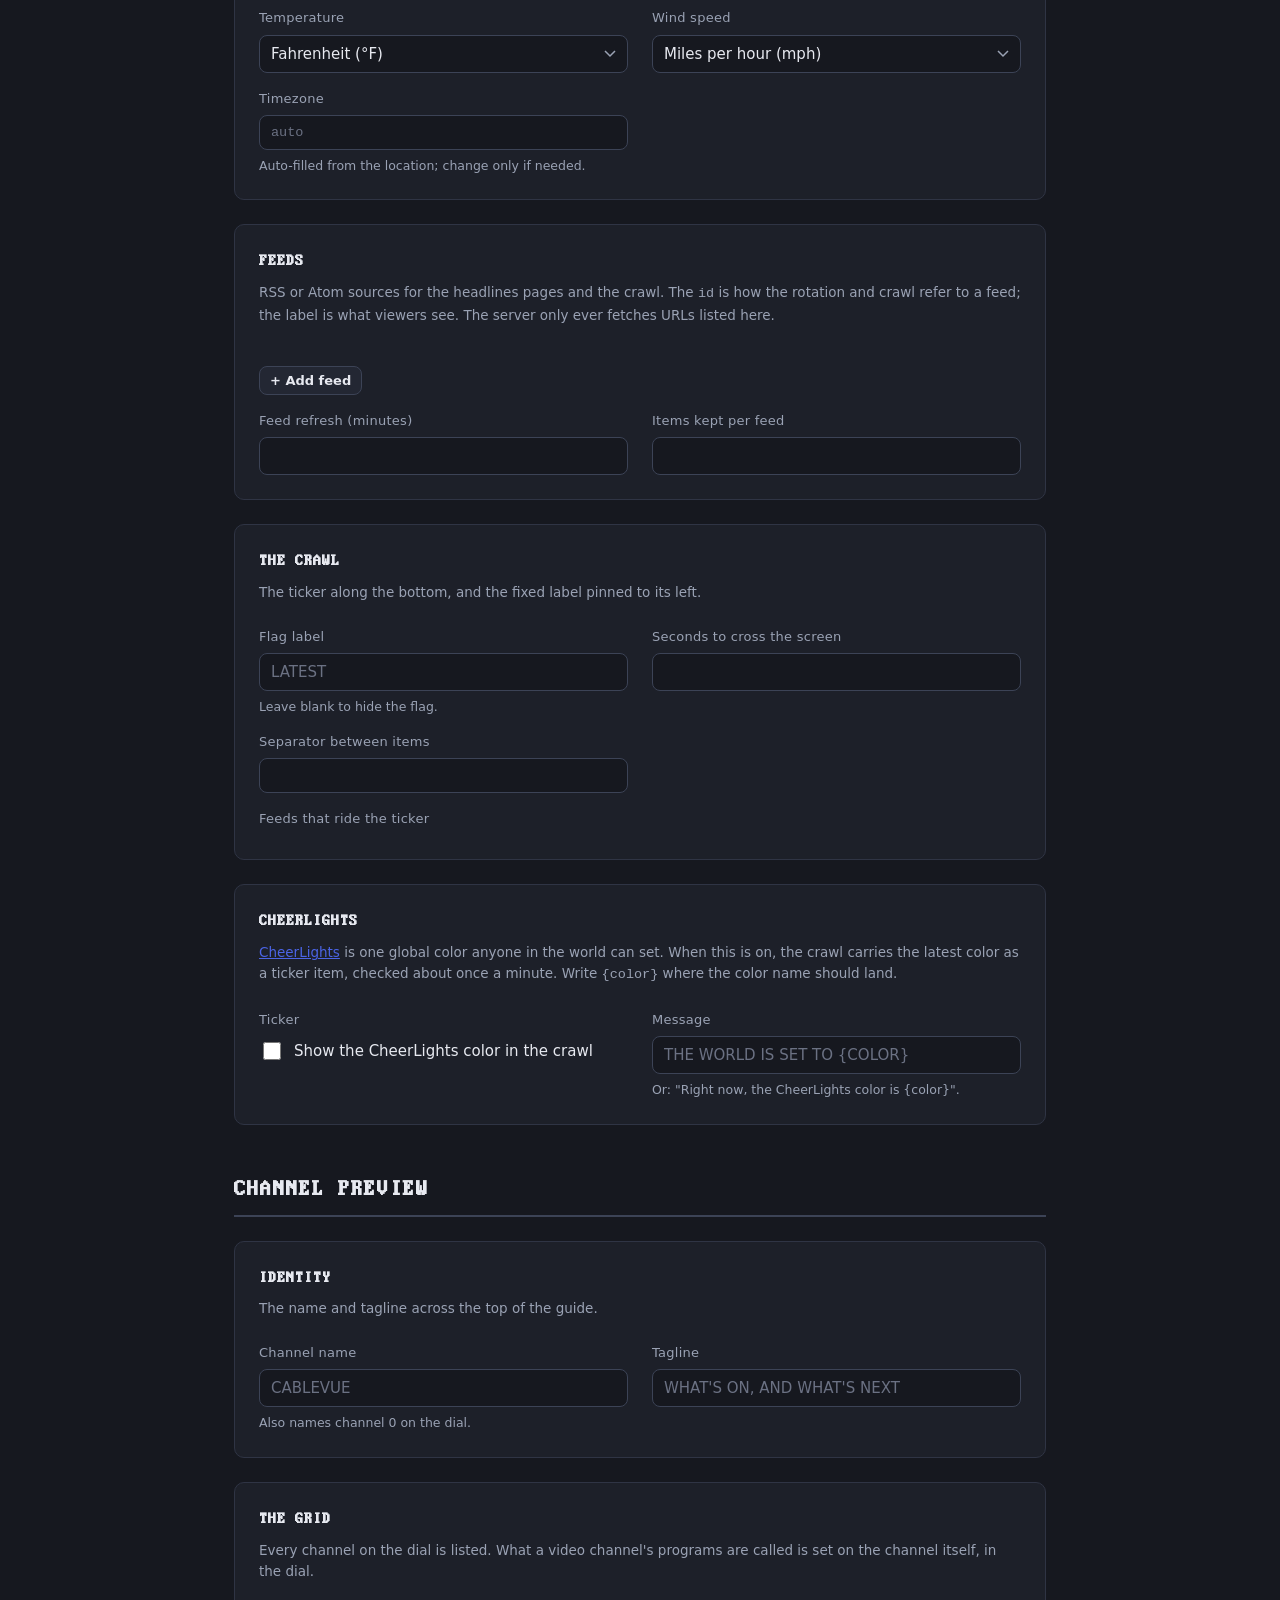
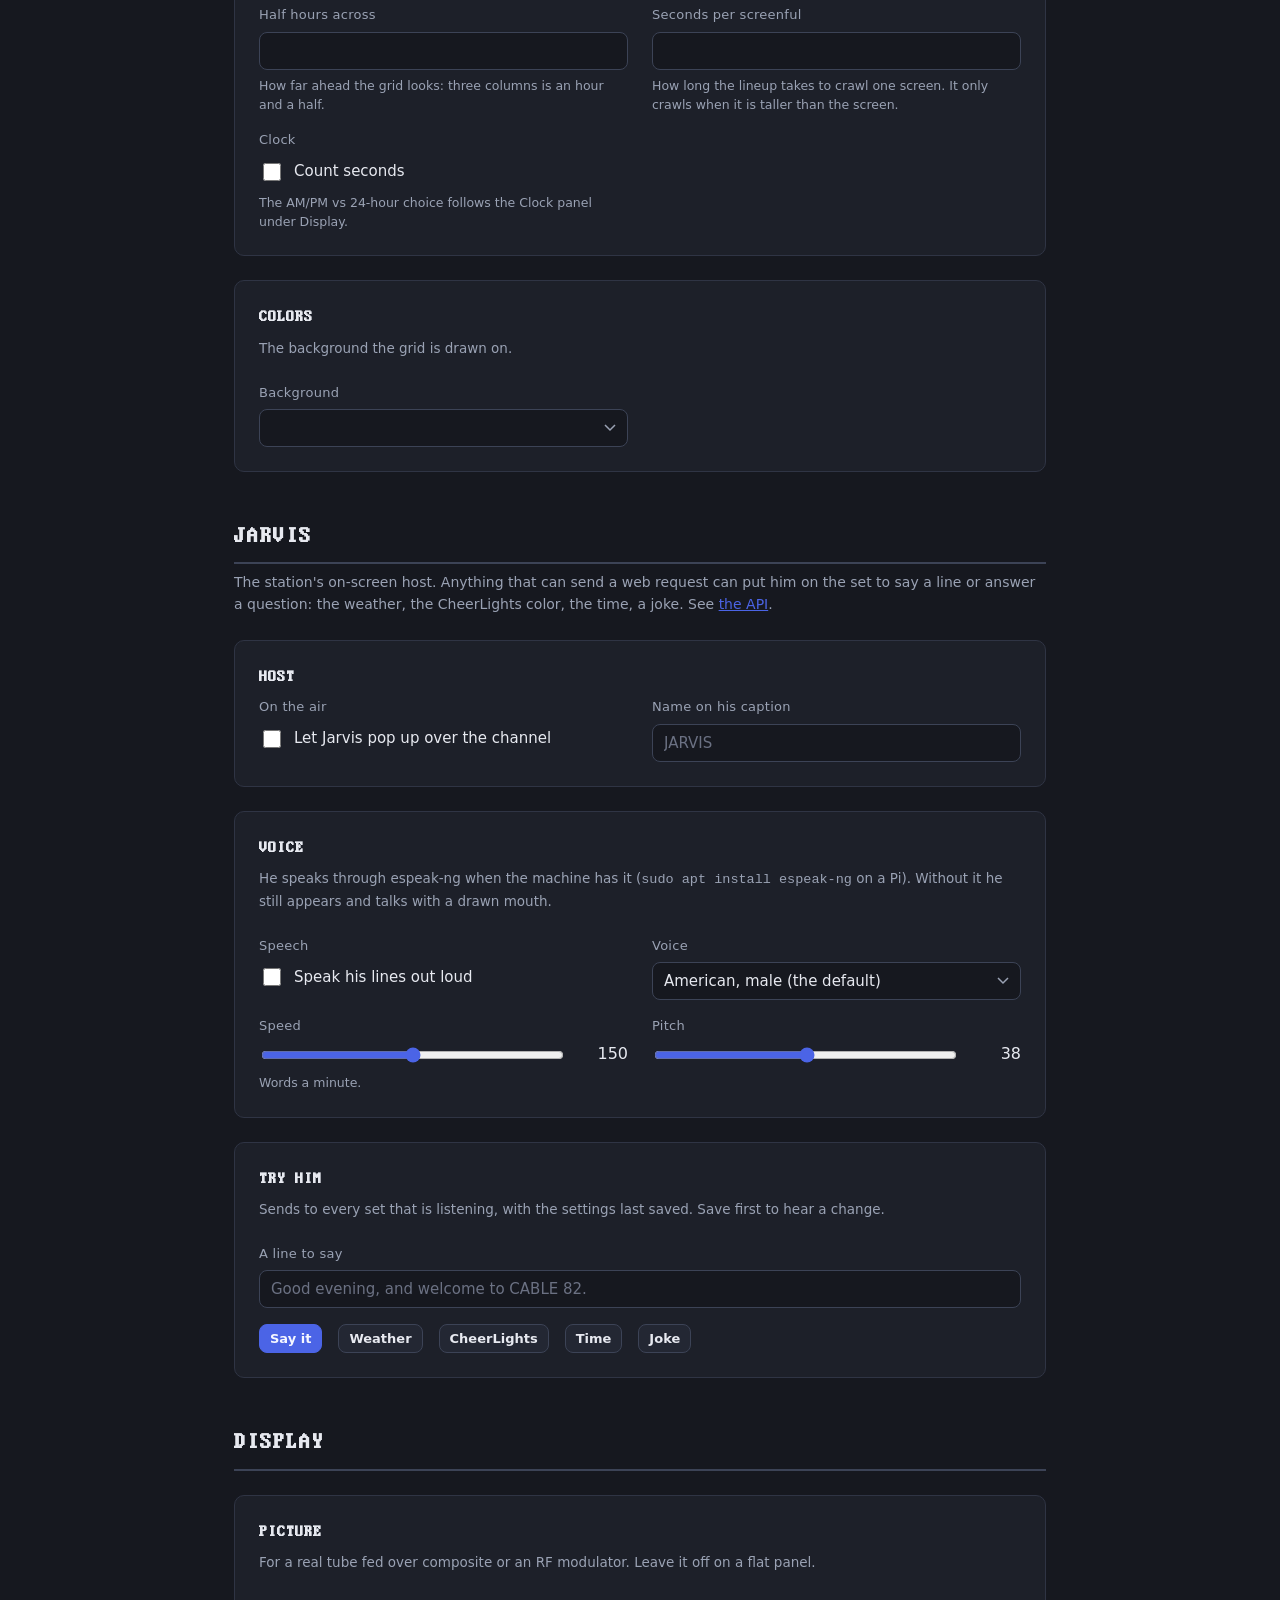
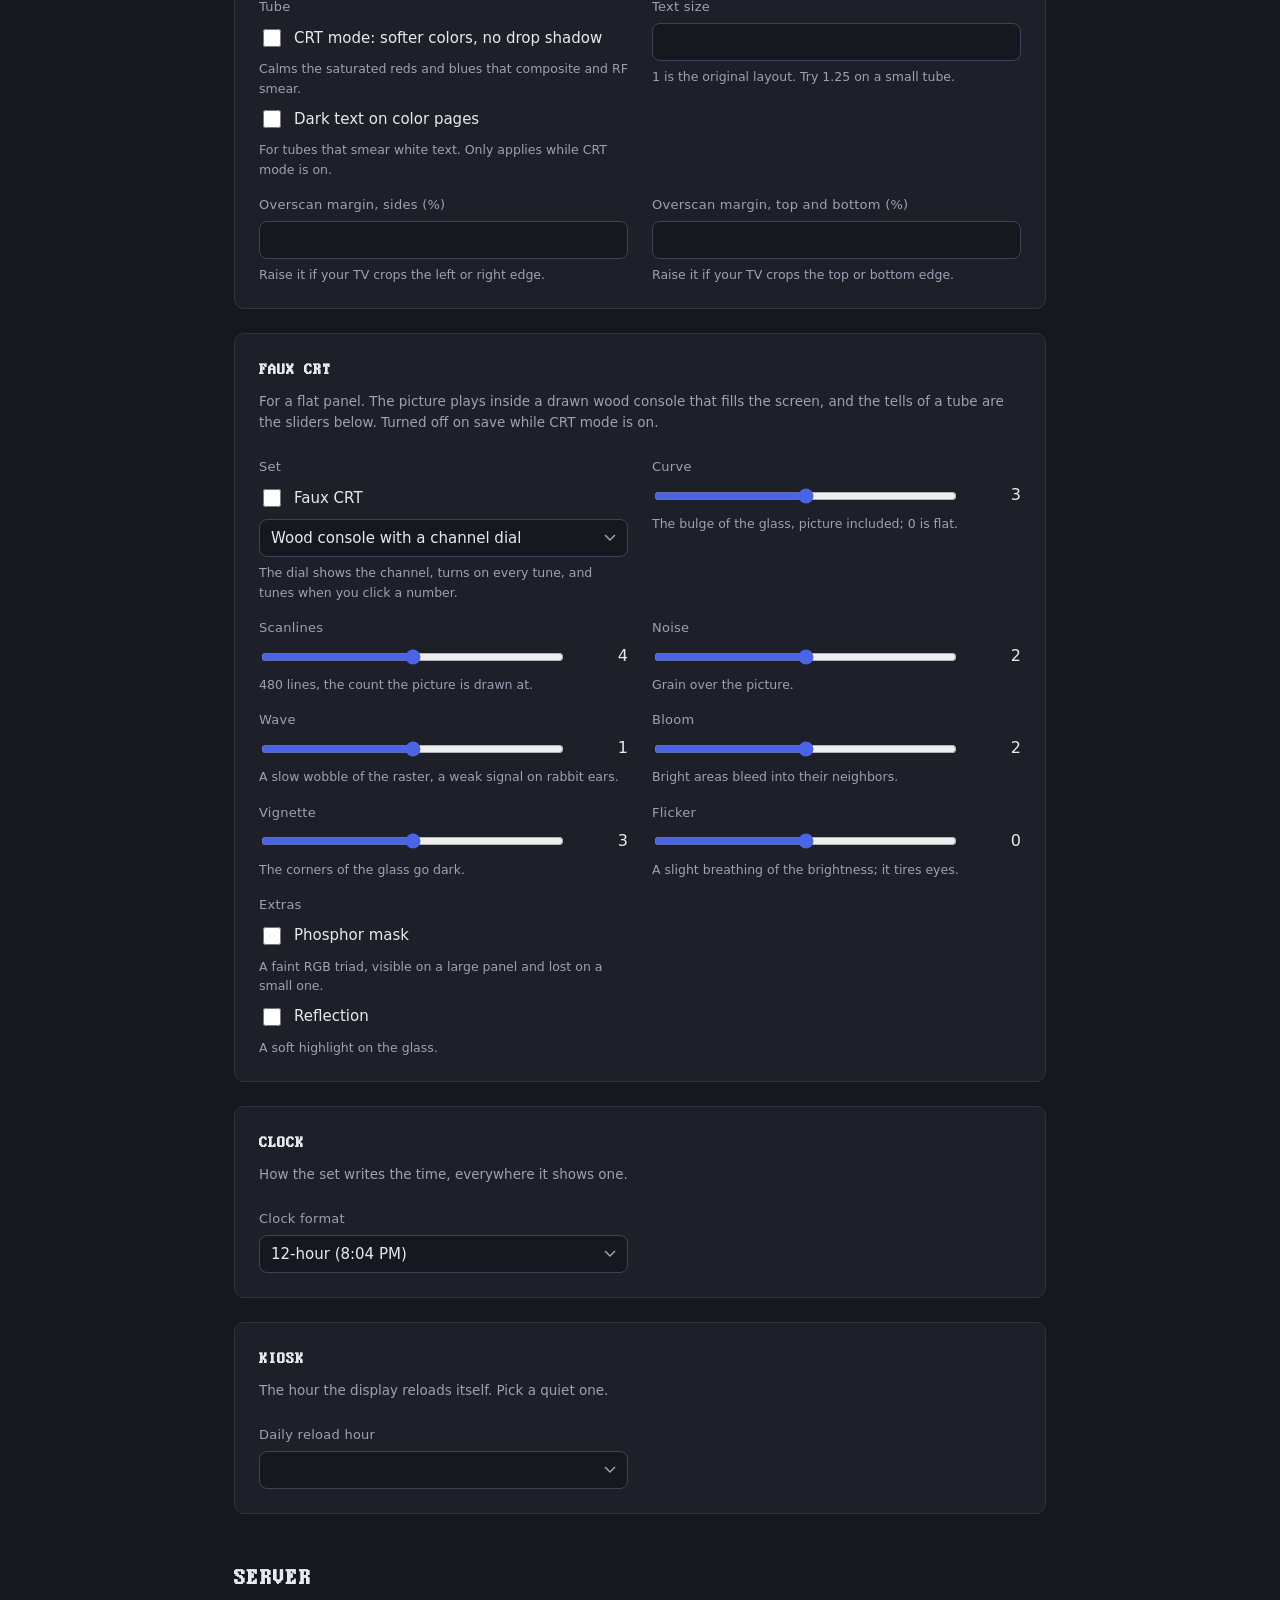
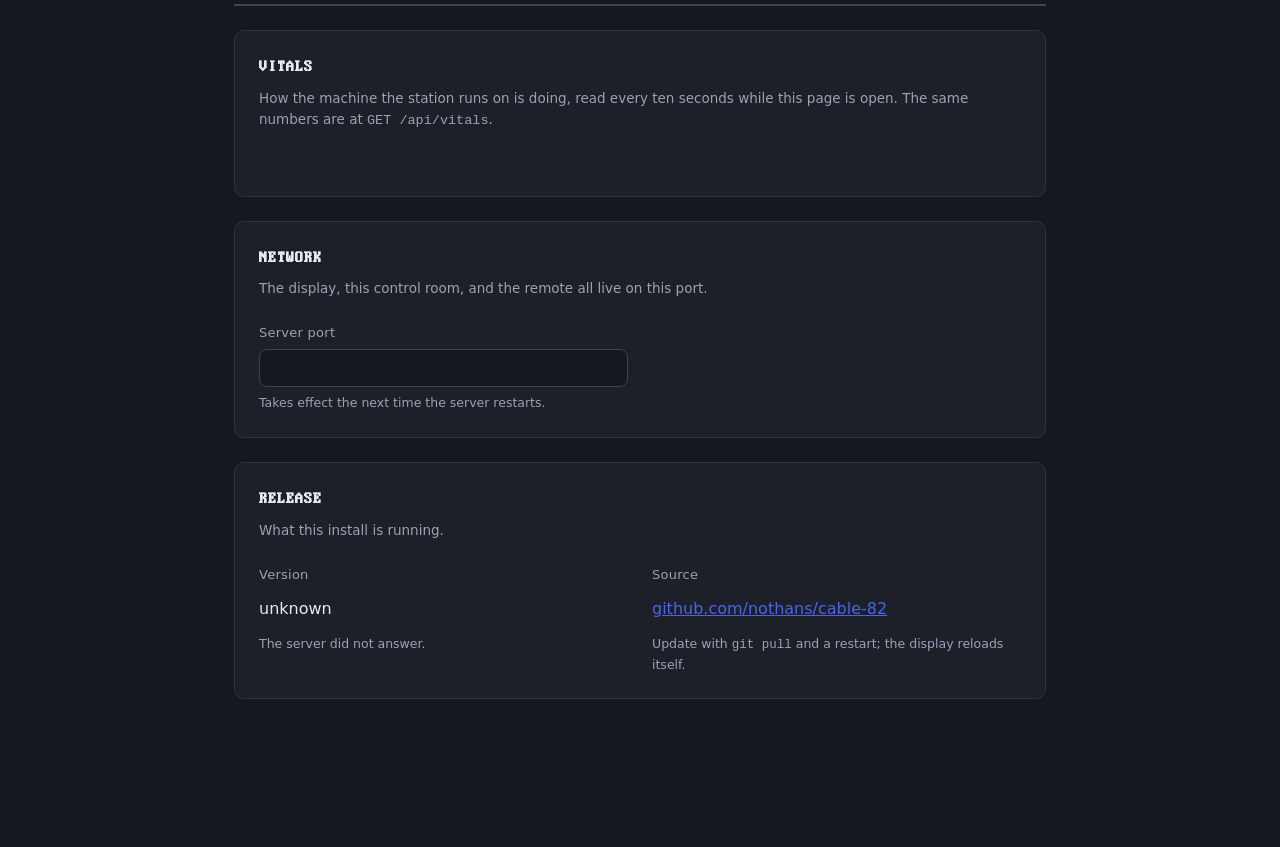
==== commit b2a82430: "add jarvis, an on-screen host with an api, a control room panel, and examples" ====
--- a/config.html
+++ b/config.html
@@ -288,6 +288,7 @@
   button.primary:active { background: #4258d0; }
 
   button.ghost { background: transparent; }
+  .jarvis-try { display: flex; flex-wrap: wrap; align-items: center; gap: var(--sp-2); margin-top: var(--sp-2); }
   button.small { font-size: 13px; padding: 6px 10px; }
   /* A link dressed as a button, for the masthead's jumps to the other pages. */
   a.button {
@@ -458,6 +459,7 @@
       <a href="#channels">Channels</a>
       <a href="#board">Community Board</a>
       <a href="#preview">Channel Preview</a>
+      <a href="#jarvis">Jarvis</a>
       <a href="#display">Display</a>
       <a href="#server">Server</a>
     </nav>
@@ -526,11 +528,11 @@
       </section>
       <section class="panel" id="p-tuning">
         <h3>Tuning</h3>
-        <p class="hint">How the dial is turned: arrow keys and digits, a gamepad d-pad, or <code>POST /api/tune</code> from anything that can make a request. The <a href="/remote-control" target="_blank" rel="noopener">remote control</a> uses the HTTP bus.</p>
+        <p class="hint">How the dial is turned: arrow keys and digits, a gamepad or joystick, or <code>POST /api/tune</code> from anything that can make a request. The <a href="/remote-control" target="_blank" rel="noopener">remote control</a> uses the HTTP bus.</p>
         <div class="grid">
           <div class="field">
             <div class="toggle"><input type="checkbox" id="f-tunerKeyboard"><label for="f-tunerKeyboard">Keyboard tuning (arrows, digits)</label></div>
-            <div class="toggle"><input type="checkbox" id="f-tunerGamepad"><label for="f-tunerGamepad">Gamepad tuning (d-pad)</label></div>
+            <div class="toggle"><input type="checkbox" id="f-tunerGamepad"><label for="f-tunerGamepad">Gamepad tuning (stick or d-pad, buttons)</label></div>
           </div>
           <div class="field">
             <div class="toggle"><input type="checkbox" id="f-tunerHttp"><label for="f-tunerHttp">HTTP tuning (/api/tune)</label></div>
@@ -552,6 +554,11 @@
               <option value="black">Straight to black (a flat panel)</option>
             </select>
             <span class="note">The picture folds into one bright line, snaps to a dot, and the phosphor fades. Coming back, it blooms open.</span>
+          </div>
+          <div class="field">
+            <label for="f-tunerShutdown">Presses to shut down</label>
+            <input type="number" id="f-tunerShutdown" min="0" max="20" step="1">
+            <span class="note">A gamepad button pressed this many times in a row shuts the machine down. Works where the Shut down button does. 5 to 20; 0 turns the count off. Two presses are the power key.</span>
           </div>
         </div>
       </section>
@@ -744,6 +751,77 @@
       </section>
     </section>
 
+    <section class="group" id="jarvis" aria-labelledby="g-jarvis">
+      <h2 class="group-head" id="g-jarvis">Jarvis</h2>
+      <p class="group-lede">The station's on-screen host. Anything that can send a web request can put him on the set to say a line or answer a question: the weather, the CheerLights color, the time, a joke. See <a href="https://github.com/nothans/cable-82/blob/main/docs/api.md#jarvis" target="_blank" rel="noopener">the API</a>.</p>
+      <section class="panel" id="p-jarvis-host">
+        <h3>Host</h3>
+        <div class="grid">
+          <div class="field">
+            <label>On the air</label>
+            <div class="toggle"><input type="checkbox" id="f-jarvisEnabled"><label for="f-jarvisEnabled">Let Jarvis pop up over the channel</label></div>
+          </div>
+          <div class="field">
+            <label for="f-jarvisName">Name on his caption</label>
+            <input type="text" id="f-jarvisName" maxlength="16" placeholder="JARVIS">
+          </div>
+        </div>
+      </section>
+      <section class="panel" id="p-jarvis-voice">
+        <h3>Voice</h3>
+        <p class="hint">He speaks through espeak-ng when the machine has it (<code>sudo apt install espeak-ng</code> on a Pi). Without it he still appears and talks with a drawn mouth. <span id="jarvisVoiceStatus" class="note"></span></p>
+        <div class="grid">
+          <div class="field">
+            <label>Speech</label>
+            <div class="toggle"><input type="checkbox" id="f-jarvisVoice"><label for="f-jarvisVoice">Speak his lines out loud</label></div>
+          </div>
+          <div class="field">
+            <label for="f-jarvisEspeakVoice">Voice</label>
+            <select id="f-jarvisEspeakVoice">
+              <option value="en-us+m3">American, male (the default)</option>
+              <option value="en-us+m1">American, male, lower</option>
+              <option value="en-us+m7">American, male, rougher</option>
+              <option value="en-us+f3">American, female</option>
+              <option value="en+m3">British, male</option>
+              <option value="en+f3">British, female</option>
+              <option value="en-us+whisper">Whisper</option>
+            </select>
+          </div>
+          <div class="field">
+            <label for="f-jarvisSpeed">Speed</label>
+            <div class="range-row">
+              <input type="range" id="f-jarvisSpeed" min="80" max="260" step="5">
+              <output id="jarvisSpeedOut">150</output>
+            </div>
+            <span class="note">Words a minute.</span>
+          </div>
+          <div class="field">
+            <label for="f-jarvisPitch">Pitch</label>
+            <div class="range-row">
+              <input type="range" id="f-jarvisPitch" min="0" max="99" step="1">
+              <output id="jarvisPitchOut">38</output>
+            </div>
+          </div>
+        </div>
+      </section>
+      <section class="panel" id="p-jarvis-try">
+        <h3>Try him</h3>
+        <p class="hint">Sends to every set that is listening, with the settings last saved. Save first to hear a change.</p>
+        <div class="field">
+          <label for="f-jarvisSay">A line to say</label>
+          <input type="text" id="f-jarvisSay" maxlength="240" placeholder="Good evening, and welcome to CABLE 82.">
+        </div>
+        <div class="jarvis-try">
+          <button type="button" class="small primary" id="jarvisSayBtn">Say it</button>
+          <button type="button" class="small" data-ask="weather">Weather</button>
+          <button type="button" class="small" data-ask="cheerlights">CheerLights</button>
+          <button type="button" class="small" data-ask="time">Time</button>
+          <button type="button" class="small" data-ask="joke">Joke</button>
+          <span id="jarvisTryOut" class="note" role="status"></span>
+        </div>
+      </section>
+    </section>
+
     <section class="group" id="display" aria-labelledby="g-display">
       <h2 class="group-head" id="g-display">Display</h2>
       <section class="panel" id="p-picture">
@@ -771,6 +849,63 @@
             <label for="f-overscanY">Overscan margin, top and bottom (%)</label>
             <input type="number" id="f-overscanY" min="0" max="15" step="1">
             <span class="note">Raise it if your TV crops the top or bottom edge.</span>
+          </div>
+        </div>
+      </section>
+      <section class="panel" id="p-faux">
+        <h3>Faux CRT</h3>
+        <p class="hint">For a flat panel. The picture plays inside a drawn wood console that fills the screen, and the tells of a tube are the sliders below. Turned off on save while CRT mode is on.</p>
+        <div class="grid">
+          <div class="field">
+            <label>Set</label>
+            <div class="toggle"><input type="checkbox" id="f-fauxOn"><label for="f-fauxOn">Faux CRT</label></div>
+            <select id="f-fauxSet">
+              <option value="console">Wood console with a channel dial</option>
+              <option value="none">Glass only</option>
+            </select>
+            <span class="note">The dial shows the channel, turns on every tune, and tunes when you click a number.</span>
+          </div>
+          <div class="field">
+            <label for="f-fauxCurve">Curve</label>
+            <div class="range-row"><input type="range" id="f-fauxCurve" min="0" max="10" step="1"><output id="o-fauxCurve">3</output></div>
+            <span class="note">The bulge of the glass, picture included; 0 is flat.</span>
+          </div>
+          <div class="field">
+            <label for="f-fauxScanlines">Scanlines</label>
+            <div class="range-row"><input type="range" id="f-fauxScanlines" min="0" max="10" step="1"><output id="o-fauxScanlines">4</output></div>
+            <span class="note">480 lines, the count the picture is drawn at.</span>
+          </div>
+          <div class="field">
+            <label for="f-fauxNoise">Noise</label>
+            <div class="range-row"><input type="range" id="f-fauxNoise" min="0" max="10" step="1"><output id="o-fauxNoise">2</output></div>
+            <span class="note">Grain over the picture.</span>
+          </div>
+          <div class="field">
+            <label for="f-fauxWave">Wave</label>
+            <div class="range-row"><input type="range" id="f-fauxWave" min="0" max="10" step="1"><output id="o-fauxWave">1</output></div>
+            <span class="note">A slow wobble of the raster, a weak signal on rabbit ears.</span>
+          </div>
+          <div class="field">
+            <label for="f-fauxBloom">Bloom</label>
+            <div class="range-row"><input type="range" id="f-fauxBloom" min="0" max="10" step="1"><output id="o-fauxBloom">2</output></div>
+            <span class="note">Bright areas bleed into their neighbors.</span>
+          </div>
+          <div class="field">
+            <label for="f-fauxVignette">Vignette</label>
+            <div class="range-row"><input type="range" id="f-fauxVignette" min="0" max="10" step="1"><output id="o-fauxVignette">3</output></div>
+            <span class="note">The corners of the glass go dark.</span>
+          </div>
+          <div class="field">
+            <label for="f-fauxFlicker">Flicker</label>
+            <div class="range-row"><input type="range" id="f-fauxFlicker" min="0" max="10" step="1"><output id="o-fauxFlicker">0</output></div>
+            <span class="note">A slight breathing of the brightness; it tires eyes.</span>
+          </div>
+          <div class="field">
+            <label>Extras</label>
+            <div class="toggle"><input type="checkbox" id="f-fauxMask"><label for="f-fauxMask">Phosphor mask</label></div>
+            <span class="note">A faint RGB triad, visible on a large panel and lost on a small one.</span>
+            <div class="toggle"><input type="checkbox" id="f-fauxReflection"><label for="f-fauxReflection">Reflection</label></div>
+            <span class="note">A soft highlight on the glass.</span>
           </div>
         </div>
       </section>
